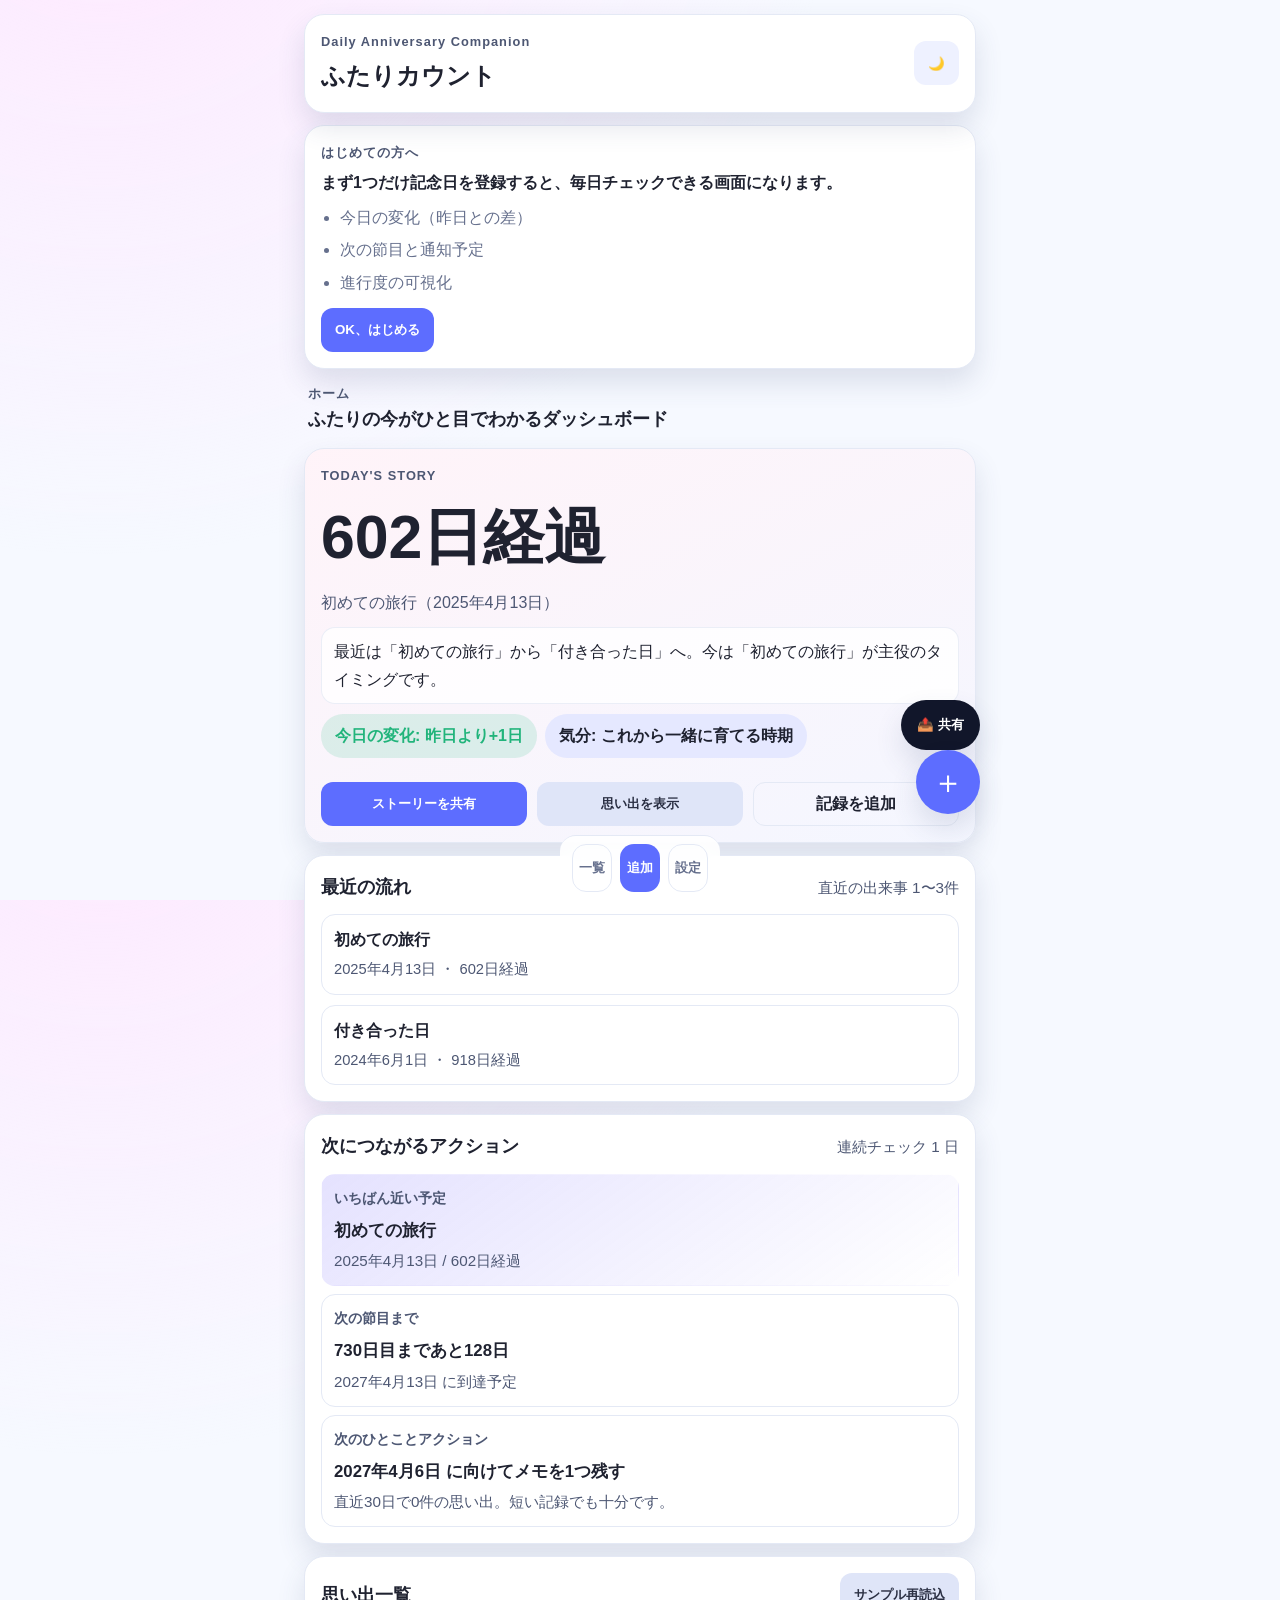
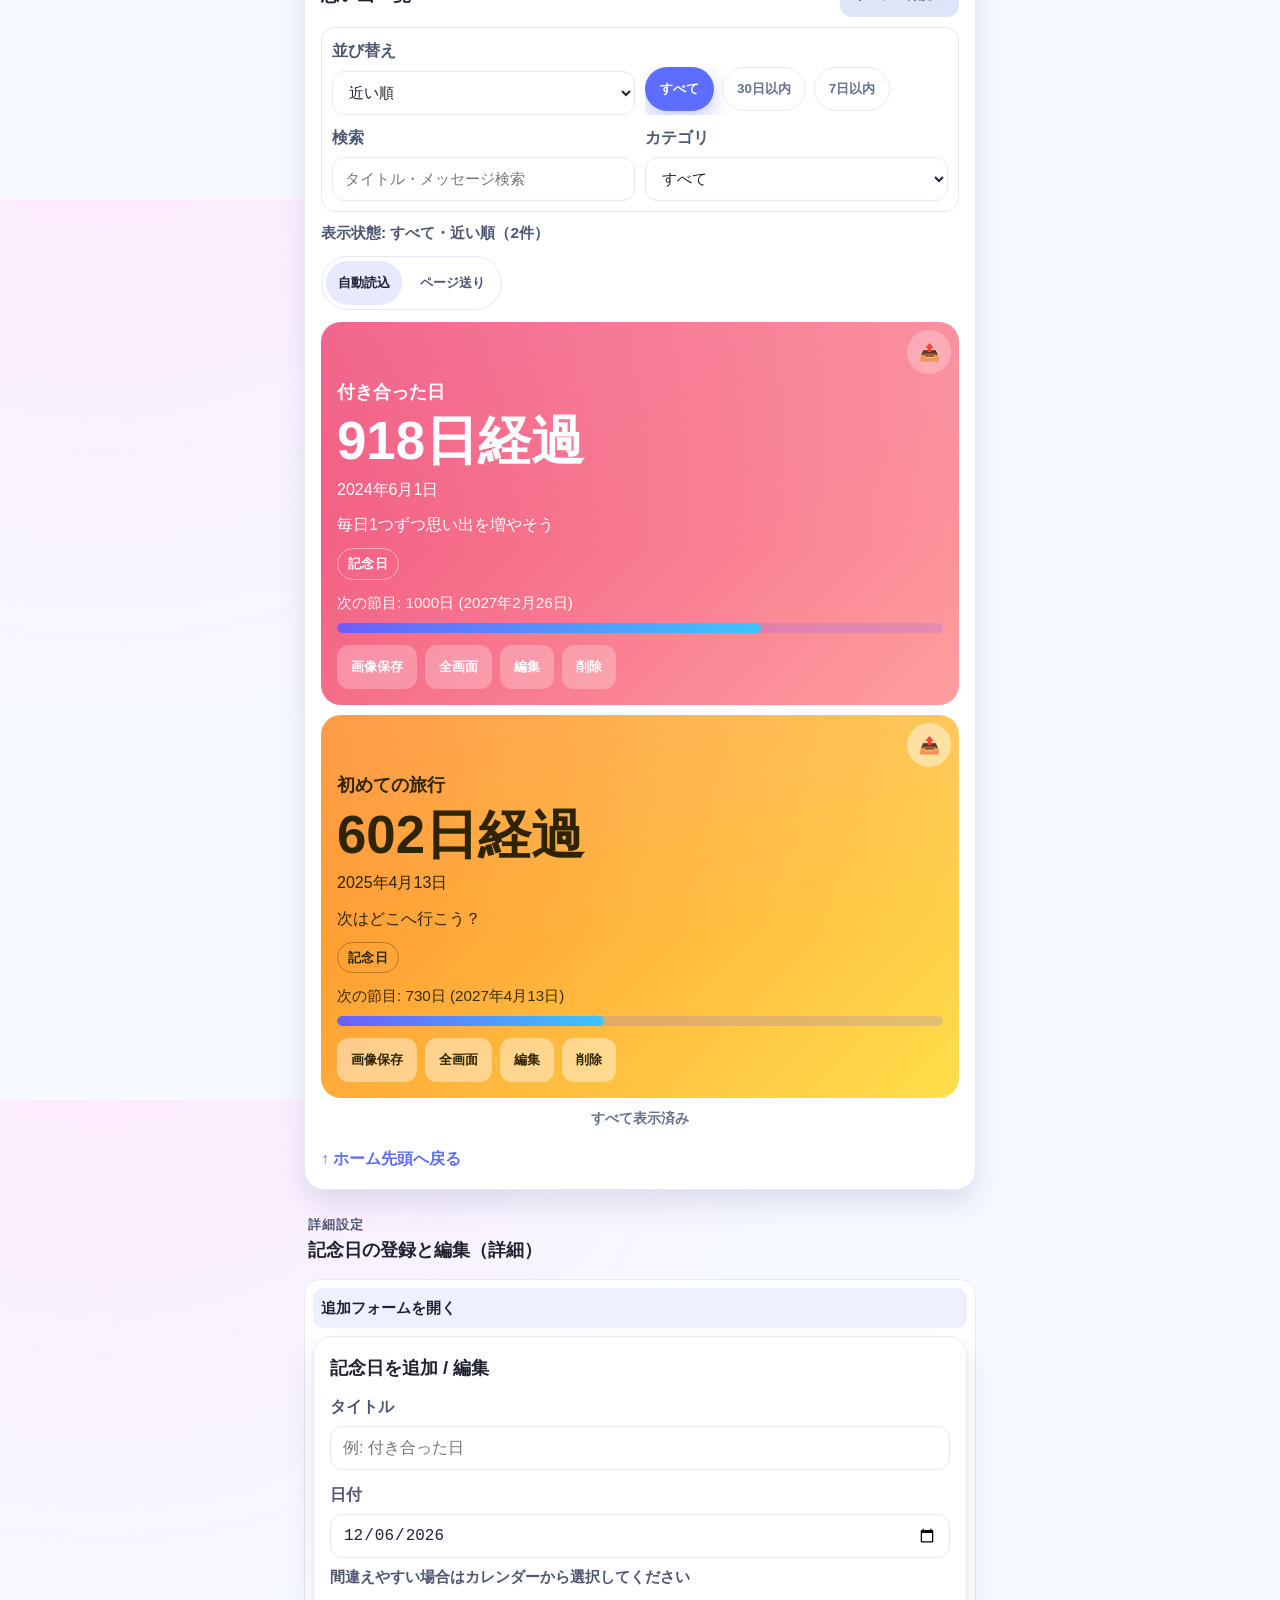
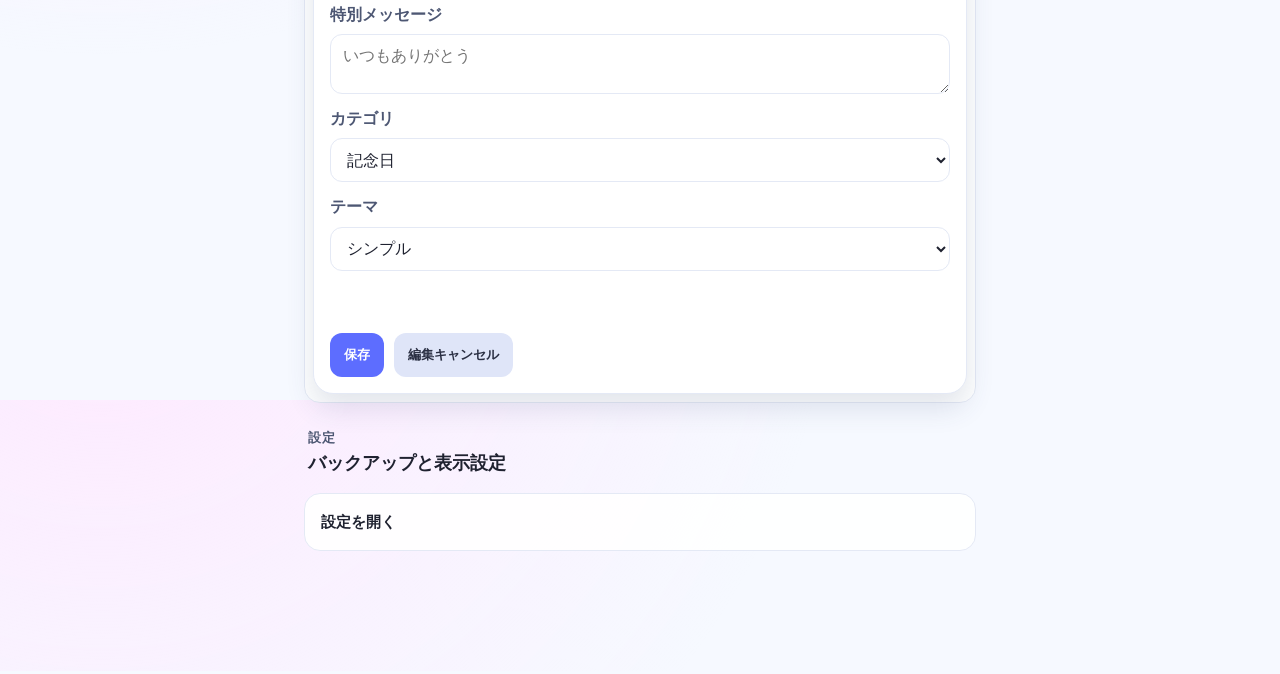
==== index.html @ 78af1be6 "Refine dashboard merge issues and stabilize hero data" ====
<!DOCTYPE html>
<html lang="ja">
  <head>
    <meta charset="UTF-8" />
    <meta name="viewport" content="width=device-width, initial-scale=1.0, viewport-fit=cover" />
    <title>ふたりカウント</title>
    <meta name="description" content="毎日開きたくなる記念日カウントアプリ" />
    <link rel="stylesheet" href="style.css" />
    <link rel="manifest" href="manifest.json" />
  </head>
  <body>
    <a href="#list-section" class="skip-link">本文へスキップ</a>
    <div class="app">
      <header class="app-header card">
        <div>
          <p class="eyebrow">Daily Anniversary Companion</p>
          <h1>ふたりカウント</h1>
        </div>
        <button id="theme-toggle" class="icon-btn" type="button" aria-label="表示テーマ切替" aria-pressed="false">🌙</button>
      </header>

      <section id="onboarding" class="card onboarding hidden" aria-live="polite">
        <p class="eyebrow">はじめての方へ</p>
        <h2>まず1つだけ記念日を登録すると、毎日チェックできる画面になります。</h2>
        <ul>
          <li>今日の変化（昨日との差）</li>
          <li>次の節目と通知予定</li>
          <li>進行度の可視化</li>
        </ul>
        <button id="onboarding-close" class="btn" type="button">OK、はじめる</button>
      </section>

      <main>
        <section id="list-section" class="app-section" data-nav="list" aria-label="ホームセクション">
          <div class="section-heading">
            <p class="eyebrow">ホーム</p>
            <h2>ふたりの今がひと目でわかるダッシュボード</h2>
          </div>

          <section class="card hero" id="hero-card" aria-labelledby="today-caption">
            <p class="eyebrow">TODAY'S STORY</p>
            <p id="today-value" class="hero-days" role="status" aria-live="polite" aria-label="本日の経過日数">--</p>
            <p id="today-caption" class="hero-caption" role="status" aria-live="polite">まずは記念日を登録してください。</p>
            <p id="hero-story" class="hero-story" aria-live="polite">最近の流れは、ここにやさしく表示されます。</p>
            <div class="hero-mood-row">
              <div class="delta-wrap" id="delta-badge" role="status" aria-live="polite">昨日との差分: --</div>
              <div id="hero-mood" class="mood-chip" role="status" aria-live="polite">気分: --</div>
            </div>
            <div class="hero-actions">
              <button id="share-main" class="btn" type="button" aria-label="表示中の記念日を共有する">ストーリーを共有</button>
              <button id="present-main" class="btn secondary" type="button" aria-label="表示中の記念日を全画面表示する">思い出を表示</button>
              <a href="#add-section" class="btn subtle" aria-label="新しい記録を追加する">記録を追加</a>
            </div>
            <div id="hero-empty-guide" class="hero-empty-guide hidden" aria-live="polite">
              <p>まだ記録がないので、最初の1件を追加して「ふたりの流れ」を作りましょう。</p>
              <button id="hero-empty-add" class="btn" type="button">最初の記録を作る</button>
            </div>
          </section>

          <section class="card flow-card">
            <div class="summary-head">
              <h2>最近の流れ</h2>
              <p class="muted">直近の出来事 1〜3件</p>
            </div>
            <ul id="recent-flow" class="flow-list"></ul>
          </section>

          <section class="card action-card">
            <div class="summary-head">
              <h2>次につながるアクション</h2>
              <p id="checkin-stats" class="muted">連続チェック -- 日</p>
            </div>
            <div id="next-actions" class="summary-grid"></div>
          </section>

          <section class="card list-card">
            <div class="list-head">
              <h2>思い出一覧</h2>
              <button id="sample-btn" class="btn secondary" type="button">サンプル再読込</button>
            </div>
            <div class="operation-bar" aria-label="一覧の操作バー">
              <label class="sort-box">
                並び替え
                <select id="sort-select" aria-label="記念日一覧の並び替え">
                  <option value="nearest">近い順</option>
                  <option value="farthest">遠い順</option>
                  <option value="created">登録順</option>
                </select>
              </label>
              <div id="filter-toggle" class="filter-toggle" role="tablist" aria-label="日付フィルタ">
                <button type="button" class="filter-btn is-active" data-filter="all" role="tab" aria-selected="true">すべて</button>
                <button type="button" class="filter-btn" data-filter="within30" role="tab" aria-selected="false">30日以内</button>
                <button type="button" class="filter-btn" data-filter="within7" role="tab" aria-selected="false">7日以内</button>
              </div>
              <label class="search-box">
                検索
                <input id="search-input" type="search" inputmode="search" placeholder="タイトル・メッセージ検索" aria-label="記念日の検索" />
              </label>
              <label class="category-box">
                カテゴリ
                <select id="category-filter" aria-label="カテゴリで絞り込み">
                  <option value="all">すべて</option>
                  <option value="birthday">誕生日</option>
                  <option value="event">イベント</option>
                  <option value="anniversary">記念日</option>
                  <option value="other">その他</option>
                </select>
              </label>
            </div>
            <p id="list-state" class="list-state" role="status" aria-live="polite">表示状態: --</p>
            <div id="render-mode-toggle" class="render-mode-toggle" role="group" aria-label="描画モード切替">
              <button type="button" class="mode-btn is-active" data-mode="infinite" aria-pressed="true">自動読込</button>
              <button type="button" class="mode-btn" data-mode="paging" aria-pressed="false">ページ送り</button>
            </div>
            <div id="anniversary-list" class="anniversary-list"></div>
            <div id="list-loading" class="list-loading hidden" aria-live="polite">読み込み中…</div>
            <button id="list-more-btn" class="btn secondary list-more-btn hidden" type="button">次の20件を表示</button>
            <div id="list-complete" class="list-complete hidden" aria-live="polite">すべて表示済み</div>
            <div id="list-sentinel" class="list-sentinel" aria-hidden="true"></div>
            <a href="#list-section" class="back-to-top">↑ ホーム先頭へ戻る</a>
          </section>
        </section>

        <section id="add-section" class="app-section" data-nav="add" aria-label="追加セクション">
          <div class="section-heading">
            <p class="eyebrow">詳細設定</p>
            <h2>記念日の登録と編集（詳細）</h2>
          </div>
          <details class="section-collapse" open>
            <summary>追加フォームを開く</summary>
            <section class="card form-card">
              <h2>記念日を追加 / 編集</h2>
              <form id="anniversary-form" class="form-grid" aria-label="記念日の追加と編集フォーム">
                <input type="hidden" id="ann-id" />
                <label>
                  タイトル
                  <input id="ann-title" maxlength="40" placeholder="例: 付き合った日" required role="textbox" aria-label="記念日のタイトル" />
                </label>
                <label>
                  日付
                  <input id="ann-date" type="date" required role="textbox" aria-label="記念日の日付" />
                  <small class="hint">間違えやすい場合はカレンダーから選択してください</small>
                </label>
                <label>
                  特別メッセージ
                  <textarea id="ann-message" rows="2" maxlength="120" placeholder="いつもありがとう" aria-label="特別メッセージ"></textarea>
                </label>
                <label>
                  カテゴリ
                  <select id="ann-category" aria-label="記念日のカテゴリ">
                    <option value="anniversary">記念日</option>
                    <option value="birthday">誕生日</option>
                    <option value="event">イベント</option>
                    <option value="other">その他</option>
                  </select>
                </label>
                <label>
                  テーマ
                  <select id="ann-theme" aria-label="カードテーマ">
                    <option value="simple">シンプル</option>
                    <option value="romantic">ロマンチック</option>
                    <option value="pop">ポップ</option>
                  </select>
                </label>
                <p id="form-error" class="error" role="alert" aria-live="assertive"></p>
                <div class="form-actions">
                  <button class="btn" type="submit">保存</button>
                  <button id="cancel-edit" class="btn secondary" type="button">編集キャンセル</button>
                </div>
              </form>
            </section>
          </details>
        </section>

        <section id="settings-section" class="app-section" data-nav="settings" aria-label="設定セクション">
          <div class="section-heading">
            <p class="eyebrow">設定</p>
            <h2>バックアップと表示設定</h2>
          </div>
          <details class="section-collapse">
            <summary>設定を開く</summary>
            <section class="card backup-card">
              <h2>バックアップ / 復元</h2>
              <p class="backup-note">機種変更前に保存しておくと安心です。</p>
              <p id="backup-last" class="muted">最終バックアップ: まだありません</p>
              <div class="backup-actions">
                <button id="backup-export" class="btn" type="button">バックアップ</button>
                <button id="backup-import" class="btn secondary" type="button">復元</button>
              </div>
              <fieldset class="backup-mode" aria-label="復元方法">
                <legend>復元方法</legend>
                <label><input type="radio" name="import-mode" value="overwrite" checked /> 上書き</label>
                <label><input type="radio" name="import-mode" value="merge" /> 追加（マージ）</label>
              </fieldset>
              <p id="backup-preview" class="muted">復元前チェック: ファイル未選択</p>
              <ul class="backup-future">
                <li>今後: 定期バックアップ提案（7日ごと）</li>
                <li>今後: Google Drive などへのクラウド保存</li>
              </ul>
              <input id="backup-file" type="file" accept="application/json,.json" class="hidden" aria-label="バックアップファイルを選択" />
            </section>
          </details>
        </section>
      </main>
    </div>

    <nav class="bottom-nav" aria-label="主要セクションナビゲーション">
      <button class="nav-btn active" type="button" data-target="list-section" aria-label="一覧セクションへ移動">一覧</button>
      <button class="nav-btn" type="button" data-target="add-section" aria-label="追加セクションへ移動">追加</button>
      <button class="nav-btn" type="button" data-target="settings-section" aria-label="設定セクションへ移動">設定</button>
    </nav>

    <button id="quick-add-fab" class="quick-add-fab" type="button" aria-label="記念日をクイック追加">＋</button>
    <button id="floating-share" class="floating-share" type="button" aria-label="表示中の記念日を共有">📤 共有</button>

    <section id="quick-modal" class="quick-modal hidden" aria-label="クイック追加モーダル" aria-hidden="true">
      <div id="quick-overlay" class="quick-overlay"></div>
      <div class="quick-sheet" role="dialog" aria-modal="true" aria-labelledby="quick-modal-title">
        <div class="quick-head">
          <h2 id="quick-modal-title">クイック追加</h2>
          <button id="quick-close" class="icon-btn quick-close" type="button" aria-label="閉じる">×</button>
        </div>
        <form id="quick-form" class="quick-form" aria-label="クイック追加フォーム">
          <label>
            タイトル
            <input id="quick-title" maxlength="40" placeholder="例: 誕生日、記念日、イベント" required aria-label="クイック追加タイトル" />
          </label>
          <label>
            日付
            <input id="quick-date" type="date" required aria-label="クイック追加の日付" />
          </label>
          <label>
            カテゴリ
            <select id="quick-category" aria-label="クイック追加カテゴリ">
              <option value="anniversary">記念日</option>
              <option value="birthday">誕生日</option>
              <option value="event">イベント</option>
              <option value="other">その他</option>
            </select>
          </label>
          <p id="quick-error" class="error" role="alert" aria-live="assertive"></p>
          <div class="quick-actions">
            <button class="btn" type="submit">保存</button>
            <a href="#add-section" id="quick-to-detail" class="quick-link">詳細へ</a>
          </div>
        </form>
      </div>
    </section>

    <section id="present-mode" class="present-mode hidden" aria-label="カウントダウン専用表示">
      <article id="present-card" class="present-card"></article>
      <div class="present-actions">
        <button id="present-share" class="btn" type="button">共有</button>
        <button id="present-save" class="btn secondary" type="button">画像保存</button>
        <button id="present-close" class="btn secondary" type="button">閉じる</button>
      </div>
    </section>

    <canvas id="share-canvas" width="1080" height="1350" hidden></canvas>
    <div id="toast" class="toast" role="status" aria-live="polite"></div>
    <div id="sr-status" class="sr-only" role="status" aria-live="polite" aria-atomic="true"></div>

    <script type="module" src="./src/app.js"></script>
  </body>
</html>
---- style.css ----
:root {
  color-scheme: light;
  --bg: #f6f9ff;
  --surface: #ffffff;
  --text: #1f2230;
  --muted: #66708d;
  --text-soft: #4d5773;
  --line: #e4e9f5;
  --shadow: 0 14px 28px rgba(57, 72, 114, 0.14);
  --primary: #5d6dff;
  --primary-press: #4958df;
  --focus: #1f4fff;
  --success: #21b47b;
  --danger: #b32044;
  --danger-bg: #fde8ee;
  --hero-bg: linear-gradient(145deg, #ffffff, #eef2ff);
}

:root[data-theme="dark"] {
  color-scheme: dark;
  --bg: #0d1322;
  --surface: #161d31;
  --text: #eef2ff;
  --muted: #b1bde2;
  --text-soft: #d2daf6;
  --line: #293452;
  --shadow: 0 14px 28px rgba(0, 0, 0, 0.35);
  --primary: #8790ff;
  --primary-press: #717dff;
  --focus: #aeb7ff;
  --success: #4ed6a2;
  --danger: #ff8ea8;
  --danger-bg: rgba(179, 32, 68, 0.22);
  --hero-bg: linear-gradient(145deg, #1a2440, #222f53);
}

* { box-sizing: border-box; }
html, body { height: 100%; scroll-behavior: smooth; font-size: 16px; }
body {
  margin: 0;
  font-family: "Hiragino Sans", "Yu Gothic", sans-serif;
  font-size: 1rem;
  line-height: 1.65;
  color: var(--text);
  background: radial-gradient(circle at 8% -20%, #ffe8ff 0, transparent 46%), var(--bg);
}

h1, h2, p { margin: 0; }
ul { margin: 0; padding-left: 1.2rem; }
.skip-link {
  position: fixed;
  left: 10px;
  top: -60px;
  z-index: 60;
  background: var(--surface);
  color: var(--text);
  border: 2px solid var(--focus);
  border-radius: 10px;
  padding: 8px 12px;
  font-weight: 700;
}
.skip-link:focus-visible { top: 10px; }

.app {
  max-width: 700px;
  margin: 0 auto;
  padding: 14px 14px calc(160px + env(safe-area-inset-bottom));
  display: grid;
  gap: 12px;
}

main {
  display: grid;
  gap: 22px;
}

.app-section {
  display: grid;
  gap: 12px;
  scroll-margin-top: 12px;
  opacity: 1;
  transform: translateY(0);
  transition: opacity .28s ease, transform .28s ease;
}

.app-section.section-enter {
  opacity: .92;
  transform: translateY(6px);
}

.section-heading {
  padding: 2px 4px;
}

.card {
  background: var(--surface);
  border: 1px solid var(--line);
  border-radius: 20px;
  padding: 16px;
  box-shadow: var(--shadow);
}

.app-header {
  position: sticky;
  top: 0;
  z-index: 15;
  display: flex;
  justify-content: space-between;
  align-items: center;
  backdrop-filter: blur(8px);
}

.eyebrow { font-size: .8rem; color: var(--text-soft); letter-spacing: .08em; font-weight: 700; }
h1 { font-size: 1.5rem; margin-top: 4px; }
h2 { font-size: 1.15rem; }
.muted { color: var(--text-soft); font-size: .95rem; }

.onboarding h2 { margin-top: 8px; line-height: 1.5; font-size: 1rem; }
.onboarding ul { margin-top: 10px; color: var(--muted); display: grid; gap: 6px; }
.onboarding .btn { margin-top: 12px; }

.section-collapse {
  border: 1px solid var(--line);
  border-radius: 16px;
  padding: 8px;
  background: color-mix(in srgb, var(--surface) 88%, transparent);
}

.section-collapse > summary {
  list-style: none;
  cursor: pointer;
  font-size: .92rem;
  font-weight: 700;
  padding: 8px;
  border-radius: 10px;
}

.section-collapse > summary::-webkit-details-marker {
  display: none;
}

.section-collapse[open] > summary {
  margin-bottom: 8px;
  background: color-mix(in srgb, var(--primary) 10%, var(--surface));
}

.hero {
  min-height: 280px;
  background: linear-gradient(155deg, color-mix(in srgb, var(--surface) 70%, #ffd9ea 30%), color-mix(in srgb, var(--surface) 70%, #dbe3ff 30%));
  display: grid;
  gap: 10px;
}

.hero-days {
  font-size: clamp(2.2rem, 11vw, 3.8rem);
  line-height: 1;
  font-weight: 900;
  margin-top: 10px;
}

.hero-caption { margin-top: 12px; color: var(--text-soft); line-height: 1.75; font-size: 1rem; }
.hero-story {
  color: var(--text);
  font-size: 1rem;
  line-height: 1.7;
  padding: 10px 12px;
  border-radius: 14px;
  background: color-mix(in srgb, var(--surface) 82%, transparent);
  border: 1px solid color-mix(in srgb, var(--line) 75%, transparent);
}
.hero-mood-row {
  display: flex;
  flex-wrap: wrap;
  gap: 8px;
}

.delta-wrap {
  display: inline-flex;
  align-items: center;
  min-height: 44px;
  padding: 8px 14px;
  border-radius: 999px;
  background: rgba(33, 180, 123, 0.14);
  color: var(--success);
  font-weight: 700;
  font-size: 1rem;
}

.mood-chip {
  display: inline-flex;
  align-items: center;
  min-height: 44px;
  padding: 8px 14px;
  border-radius: 999px;
  background: color-mix(in srgb, var(--primary) 16%, var(--surface));
  color: var(--text);
  font-weight: 700;
}

.hero-actions, .form-actions, .present-actions { display: flex; gap: 10px; flex-wrap: wrap; margin-top: 14px; }
.hero-actions .btn {
  flex: 1 1 150px;
  justify-content: center;
  display: inline-flex;
  align-items: center;
  text-decoration: none;
}
.btn.subtle {
  background: transparent;
  color: var(--text);
  border: 1px solid var(--line);
}
.hero-empty-guide {
  display: grid;
  gap: 10px;
  margin-top: 6px;
  padding: 12px;
  border-radius: 14px;
  border: 1px dashed var(--line);
  background: color-mix(in srgb, var(--surface) 78%, transparent);
}

.summary-head {
  display: flex;
  justify-content: space-between;
  align-items: baseline;
  gap: 8px;
}

.summary-grid {
  margin-top: 12px;
  display: grid;
  gap: 8px;
}
.flow-list {
  margin-top: 12px;
  padding-left: 0;
  list-style: none;
  display: grid;
  gap: 10px;
}
.flow-item {
  border-radius: 14px;
  border: 1px solid var(--line);
  padding: 12px;
  background: color-mix(in srgb, var(--surface) 86%, transparent);
}
.flow-title {
  font-size: 1rem;
  font-weight: 800;
}
.flow-meta {
  margin-top: 4px;
  color: var(--text-soft);
  font-size: .92rem;
}
.flow-empty {
  border: 1px dashed var(--line);
  border-radius: 14px;
  padding: 14px;
  color: var(--text-soft);
}

.summary-item {
  border: 1px solid var(--line);
  border-radius: 14px;
  padding: 12px;
}

.summary-item.highlight {
  border-color: transparent;
  background: linear-gradient(145deg, rgba(109, 94, 252, 0.18), rgba(255, 255, 255, 0));
}

.summary-label { color: var(--text-soft); font-size: .9rem; font-weight: 700; }
.summary-main { margin-top: 6px; font-size: 1.05rem; font-weight: 800; }
.summary-sub { margin-top: 4px; color: var(--text-soft); font-size: .95rem; }

.progress-track {
  margin-top: 8px;
  width: 100%;
  height: 10px;
  border-radius: 999px;
  background: rgba(109, 94, 252, 0.2);
  overflow: hidden;
}
.progress-track.large { height: 14px; }
.progress-fill {
  height: 100%;
  border-radius: inherit;
  background: linear-gradient(90deg, #6d5efc, #3ec4ff);
}

.btn, .icon-btn {
  border: 0;
  min-height: 44px;
  border-radius: 12px;
  padding: 0 14px;
  font-weight: 700;
  transition: transform .12s ease, filter .15s ease, box-shadow .15s ease;
  cursor: pointer;
}

.btn { background: var(--primary); color: #fff; }
.btn.secondary { background: #dfe5f8; color: #2a2f43; }
:root[data-theme="dark"] .btn.secondary { background: #2b3551; color: #d8deff; }
.icon-btn { background: #eef1ff; }
:root[data-theme="dark"] .icon-btn { background: #242b42; color: #f2f4ff; }

.form-grid { display: grid; gap: 12px; margin-top: 10px; }
label { display: grid; gap: 6px; color: var(--text-soft); font-size: 1rem; font-weight: 700; }
.hint { color: var(--text-soft); font-size: .95rem; }
input, textarea, select {
  border: 1px solid var(--line);
  border-radius: 12px;
  background: var(--surface);
  color: var(--text);
  min-height: 44px;
  font-size: 1rem;
  padding: 11px 12px;
}
textarea { resize: vertical; }
.error {
  color: var(--danger);
  min-height: 1.6em;
  font-size: .95rem;
  background: var(--danger-bg);
  border-radius: 10px;
  padding: 6px 10px;
}
.error:empty {
  background: transparent;
  padding: 0;
}

.list-head { display: flex; justify-content: space-between; align-items: center; gap: 8px; flex-wrap: wrap; }
.operation-bar {
  margin-top: 10px;
  display: grid;
  gap: 10px;
  position: sticky;
  top: 76px;
  z-index: 12;
  padding: 10px;
  border-radius: 14px;
  border: 1px solid var(--line);
  background: color-mix(in srgb, var(--surface) 92%, transparent);
  backdrop-filter: blur(8px);
}
.sort-box {
  gap: 6px;
  display: grid;
}
.search-box,
.category-box {
  gap: 6px;
  display: grid;
}
.sort-box select {
  min-height: 44px;
  font-size: .92rem;
}
.search-box input,
.category-box select {
  min-height: 44px;
  font-size: .92rem;
}
.filter-toggle {
  display: flex;
  gap: 8px;
  overflow-x: auto;
  padding-bottom: 4px;
}
.filter-btn {
  border: 1px solid var(--line);
  background: transparent;
  color: var(--muted);
  border-radius: 999px;
  min-height: 44px;
  padding: 0 14px;
  font-weight: 700;
  white-space: nowrap;
}
.filter-btn.is-active {
  background: var(--primary);
  border-color: transparent;
  color: #fff;
  box-shadow: 0 8px 20px color-mix(in srgb, var(--primary) 35%, transparent);
}
.list-state {
  margin-top: 8px;
  color: var(--text-soft);
  font-size: .96rem;
  font-weight: 700;
}
.render-mode-toggle {
  margin-top: 10px;
  display: inline-flex;
  gap: 6px;
  border: 1px solid var(--line);
  border-radius: 999px;
  padding: 4px;
  max-width: 100%;
  overflow-x: auto;
}
.mode-btn {
  border: 0;
  border-radius: 999px;
  min-height: 44px;
  padding: 0 12px;
  color: var(--text-soft);
  background: transparent;
  font-weight: 700;
  white-space: nowrap;
}
.mode-btn.is-active {
  background: color-mix(in srgb, var(--primary) 15%, var(--surface));
  color: var(--text);
}
.anniversary-list { margin-top: 12px; display: grid; gap: 10px; }
.list-loading, .list-complete {
  margin-top: 10px;
  color: var(--muted);
  font-size: .86rem;
  text-align: center;
  font-weight: 700;
}
.list-more-btn {
  margin-top: 10px;
  width: 100%;
}
.list-sentinel {
  width: 100%;
  height: 1px;
  margin-top: 2px;
}

.back-to-top {
  display: inline-flex;
  margin-top: 12px;
  text-decoration: none;
  color: var(--primary);
  font-weight: 700;
  font-size: 1rem;
}

.ann-card {
  border-radius: 20px;
  padding: 16px;
  padding-top: 56px;
  color: #fff;
  position: relative;
  overflow: hidden;
}

.ann-card::after {
  content: "";
  position: absolute;
  inset: 0;
  background: linear-gradient(180deg, rgba(255,255,255,.13), transparent 60%);
  pointer-events: none;
}

.theme-simple { background: linear-gradient(135deg, #5f73ff, #73b8ff); }
.theme-romantic { background: linear-gradient(135deg, #f04f7d, #ff9f9f); }
.theme-pop { background: linear-gradient(135deg, #ff8c2e, #ffdf4b); color: #2e2500; }
.ann-card.is-near {
  box-shadow: inset 0 0 0 2px rgba(255, 255, 255, 0.6);
}
.ann-card.is-mid {
  box-shadow: inset 0 0 0 1px rgba(255, 255, 255, 0.3);
}

.ann-title { font-size: 1.12rem; font-weight: 800; position: relative; z-index: 1; }
.ann-days { font-size: clamp(2rem, 12vw, 3.3rem); font-weight: 900; margin-top: 8px; line-height: 1; position: relative; z-index: 1; }
.ann-date, .ann-msg { margin-top: 8px; font-size: 1rem; line-height: 1.7; position: relative; z-index: 1; }
.ann-share-btn {
  position: absolute;
  top: 8px;
  right: 8px;
  width: 44px;
  height: 44px;
  min-height: 44px;
  border: 0;
  border-radius: 999px;
  background: rgba(255, 255, 255, 0.26);
  color: #fff;
  font-size: 1.05rem;
  display: inline-flex;
  align-items: center;
  justify-content: center;
  z-index: 2;
  backdrop-filter: blur(2px);
  transition: transform .16s ease, background-color .16s ease, filter .16s ease;
}
.ann-share-btn:active {
  transform: scale(.93);
  filter: brightness(0.9);
}
.ann-share-btn:hover {
  background: rgba(255, 255, 255, 0.36);
}
.theme-pop .ann-share-btn {
  color: #2e2500;
  background: rgba(255,255,255,.45);
}
.ann-tag {
  margin-top: 10px;
  display: inline-flex;
  align-items: center;
  border: 1px solid rgba(255,255,255,.45);
  border-radius: 999px;
  padding: 4px 10px;
  font-size: .82rem;
  font-weight: 700;
  letter-spacing: .02em;
  position: relative;
  z-index: 1;
}
.theme-pop .ann-tag {
  border-color: rgba(46, 37, 0, .35);
}
.mini-progress { margin-top: 10px; position: relative; z-index: 1; }
.mini-progress-label { font-size: .95rem; opacity: 0.95; }

.ann-actions { margin-top: 12px; display: flex; gap: 8px; flex-wrap: wrap; position: relative; z-index: 1; }
.ann-actions .btn { background: rgba(255,255,255,.26); backdrop-filter: blur(2px); color: #fff; }
.theme-pop .ann-actions .btn { color: #2e2500; background: rgba(255,255,255,.42); }

.bottom-nav {
  position: fixed;
  left: 0;
  right: 0;
  bottom: 0;
  z-index: 25;
  display: grid;
  grid-template-columns: repeat(3, minmax(0, 1fr));
  gap: 8px;
  padding: 8px 12px calc(8px + env(safe-area-inset-bottom));
  border-top: 1px solid var(--line);
  background: color-mix(in srgb, var(--surface) 90%, transparent);
  backdrop-filter: blur(12px);
}

.nav-btn {
  border: 1px solid var(--line);
  border-radius: 14px;
  min-height: 48px;
  background: transparent;
  color: var(--muted);
  font-weight: 700;
}

.nav-btn.active {
  background: var(--primary);
  color: #fff;
  border-color: transparent;
}

.floating-share {
  position: fixed;
  bottom: calc(150px + env(safe-area-inset-bottom));
  right: 14px;
  border: 0;
  border-radius: 999px;
  min-height: 50px;
  padding: 0 16px;
  background: #11162a;
  color: #fff;
  font-weight: 800;
  box-shadow: var(--shadow);
  z-index: 20;
}

.quick-add-fab {
  position: fixed;
  right: 14px;
  bottom: calc(86px + env(safe-area-inset-bottom));
  width: 64px;
  height: 64px;
  border: 0;
  border-radius: 50%;
  background: var(--primary);
  color: #fff;
  font-size: 2rem;
  line-height: 1;
  box-shadow: var(--shadow);
  z-index: 22;
}

.quick-modal {
  position: fixed;
  inset: 0;
  z-index: 40;
}

.quick-overlay {
  position: absolute;
  inset: 0;
  background: rgba(8, 10, 20, 0.48);
}

.quick-sheet {
  position: absolute;
  left: 0;
  right: 0;
  bottom: 0;
  background: var(--surface);
  border-radius: 24px 24px 0 0;
  border: 1px solid var(--line);
  border-bottom: 0;
  padding: 14px 14px calc(14px + env(safe-area-inset-bottom));
  transform: translateY(100%);
  transition: transform .26s ease;
}

.quick-modal.open .quick-sheet {
  transform: translateY(0);
}

.quick-head {
  display: flex;
  justify-content: space-between;
  align-items: center;
  margin-bottom: 10px;
}

.quick-close {
  min-width: 46px;
  min-height: 46px;
  font-size: 1.4rem;
}

.quick-form {
  display: grid;
  gap: 10px;
}

.quick-actions {
  display: flex;
  align-items: center;
  gap: 10px;
}

.quick-actions .btn {
  min-width: 120px;
  min-height: 50px;
}

.quick-link {
  color: var(--primary);
  font-weight: 700;
  text-decoration: none;
}

.present-mode {
  position: fixed;
  inset: 0;
  background: rgba(8, 10, 20, .92);
  z-index: 30;
  display: grid;
  align-content: center;
  gap: 14px;
  padding: 14px;
}

.present-card {
  min-height: 62vh;
  border-radius: 26px;
  padding: 24px;
  display: grid;
  align-content: center;
}

.hidden { display: none !important; }

.toast {
  position: fixed;
  left: 50%;
  transform: translateX(-50%);
  bottom: calc(132px + env(safe-area-inset-bottom));
  padding: 10px 14px;
  border-radius: 999px;
  background: #1f2747;
  color: #fff;
  font-size: 1rem;
  opacity: 0;
  transition: opacity .2s;
  pointer-events: none;
}
.toast.show { opacity: 1; }
.toast.is-success {
  background: #114d35;
}
.toast.is-error {
  background: #6f1630;
}
.is-loading {
  opacity: .7;
  pointer-events: none;
}

:is(button, a, input, select, textarea, summary):focus-visible {
  outline: 3px solid var(--focus);
  outline-offset: 2px;
}

:is(.btn, .icon-btn, .filter-btn, .mode-btn, .nav-btn, .quick-add-fab, .floating-share):active {
  transform: translateY(1px) scale(0.99);
  filter: brightness(0.93);
}

.btn:hover,
.icon-btn:hover,
.filter-btn:hover,
.mode-btn:hover,
.nav-btn:hover {
  box-shadow: 0 2px 0 rgba(0, 0, 0, 0.15);
}

.sr-only {
  position: absolute;
  width: 1px;
  height: 1px;
  margin: -1px;
  padding: 0;
  overflow: hidden;
  clip: rect(0, 0, 0, 0);
  border: 0;
}

@media (prefers-color-scheme: dark) {
  :root:not([data-theme]) {
    color-scheme: dark;
    --bg: #0d1322;
    --surface: #161d31;
    --text: #eef2ff;
    --muted: #b1bde2;
    --text-soft: #d2daf6;
    --line: #293452;
    --shadow: 0 14px 28px rgba(0, 0, 0, 0.35);
    --primary: #8790ff;
    --primary-press: #717dff;
    --focus: #aeb7ff;
    --success: #4ed6a2;
    --danger: #ff8ea8;
    --danger-bg: rgba(179, 32, 68, 0.22);
    --hero-bg: linear-gradient(145deg, #1a2440, #222f53);
  }
}

@media (min-width: 760px) {
  .app { padding-bottom: 120px; }
  .operation-bar {
    grid-template-columns: repeat(2, minmax(0, 1fr));
    align-items: end;
  }
  .bottom-nav {
    max-width: 700px;
    left: 50%;
    right: auto;
    transform: translateX(-50%);
    border-radius: 16px 16px 0 0;
  }
  .floating-share { right: calc(50% - 340px); }
  .quick-add-fab { right: calc(50% - 340px); }
}

.backup-card {
  display: grid;
  gap: 10px;
}

.backup-note {
  color: var(--muted);
  font-size: .9rem;
  line-height: 1.5;
}

.backup-actions {
  display: grid;
  grid-template-columns: repeat(2, minmax(0, 1fr));
  gap: 10px;
}

.backup-actions .btn {
  min-height: 48px;
}

.backup-mode {
  border: 1px solid var(--line);
  border-radius: 12px;
  padding: 10px 12px;
  margin: 0;
  display: grid;
  gap: 8px;
}

.backup-mode legend {
  padding: 0 6px;
  color: var(--text-soft);
  font-size: .88rem;
  font-weight: 700;
}

.backup-mode label {
  display: flex;
  align-items: center;
  gap: 8px;
  font-size: .95rem;
}

.backup-future {
  margin: 0;
  padding-left: 1.1rem;
  color: var(--muted);
  font-size: .9rem;
  display: grid;
  gap: 4px;
}
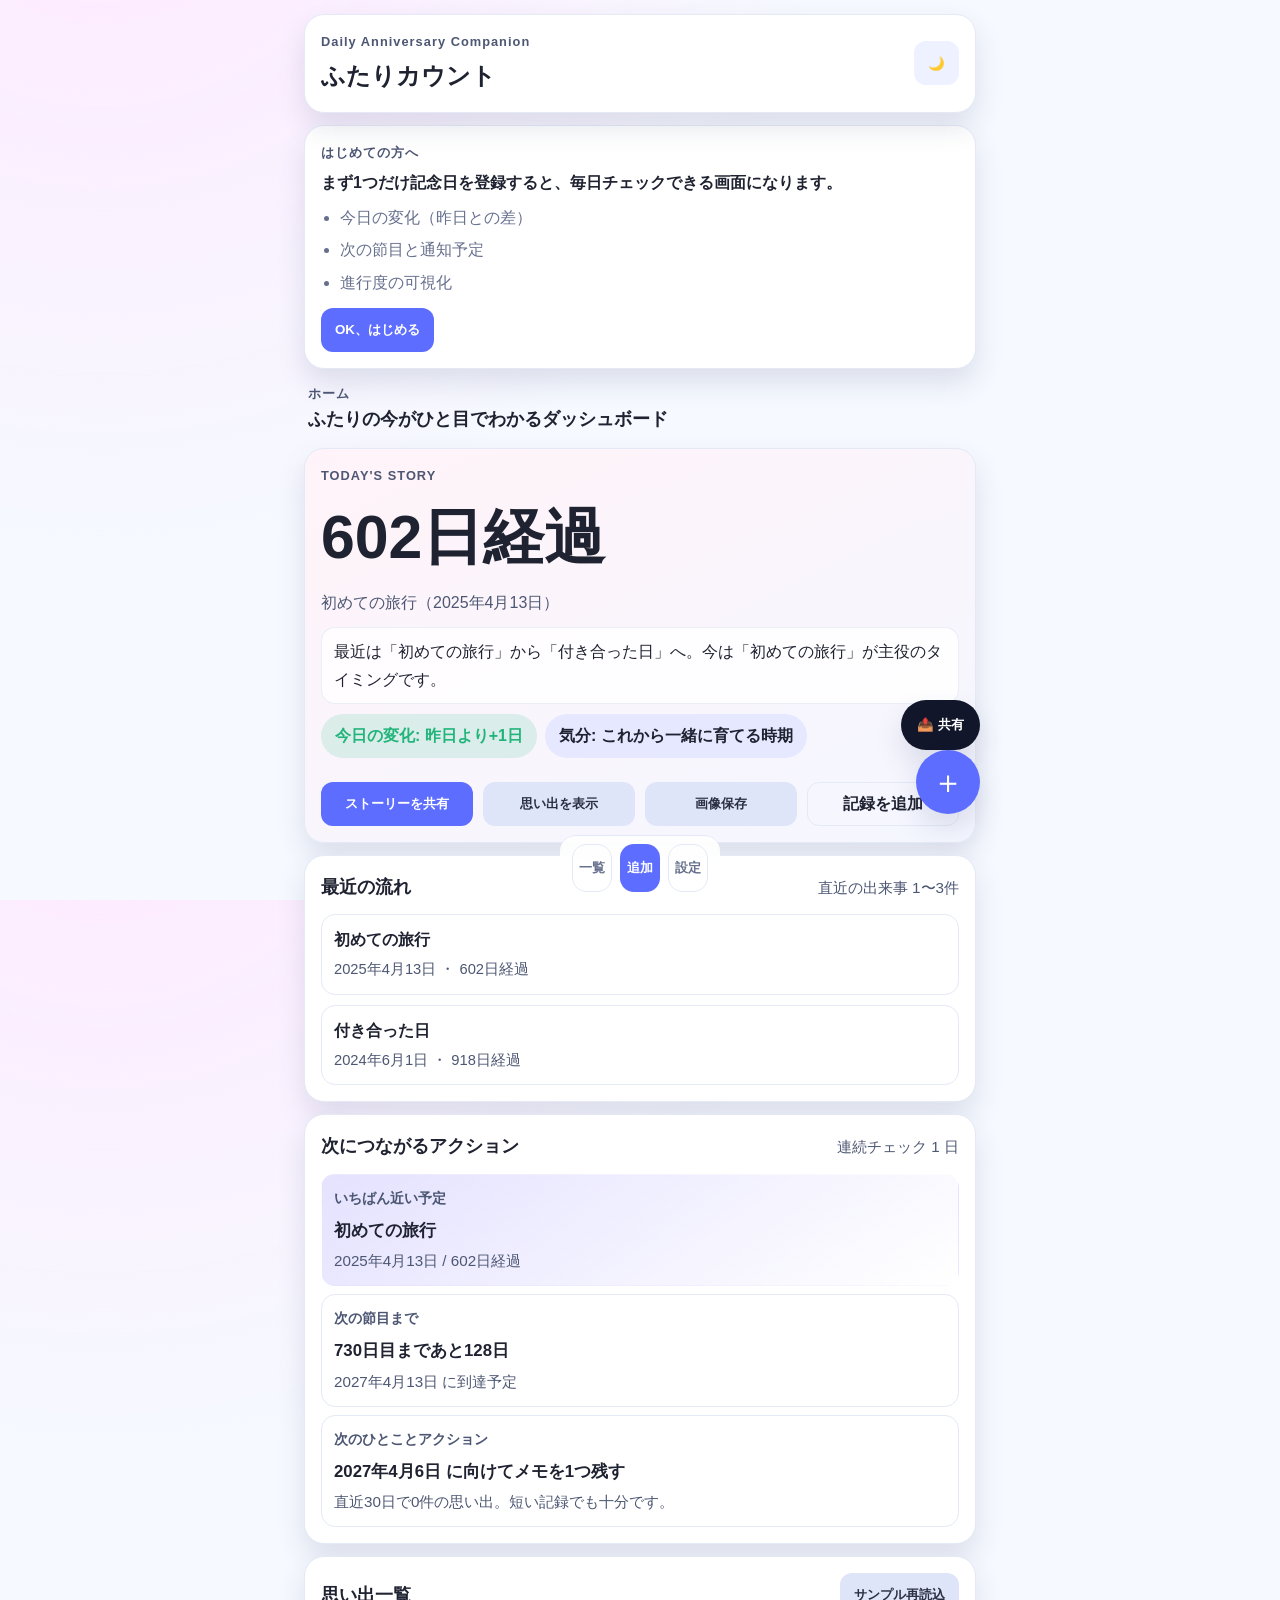
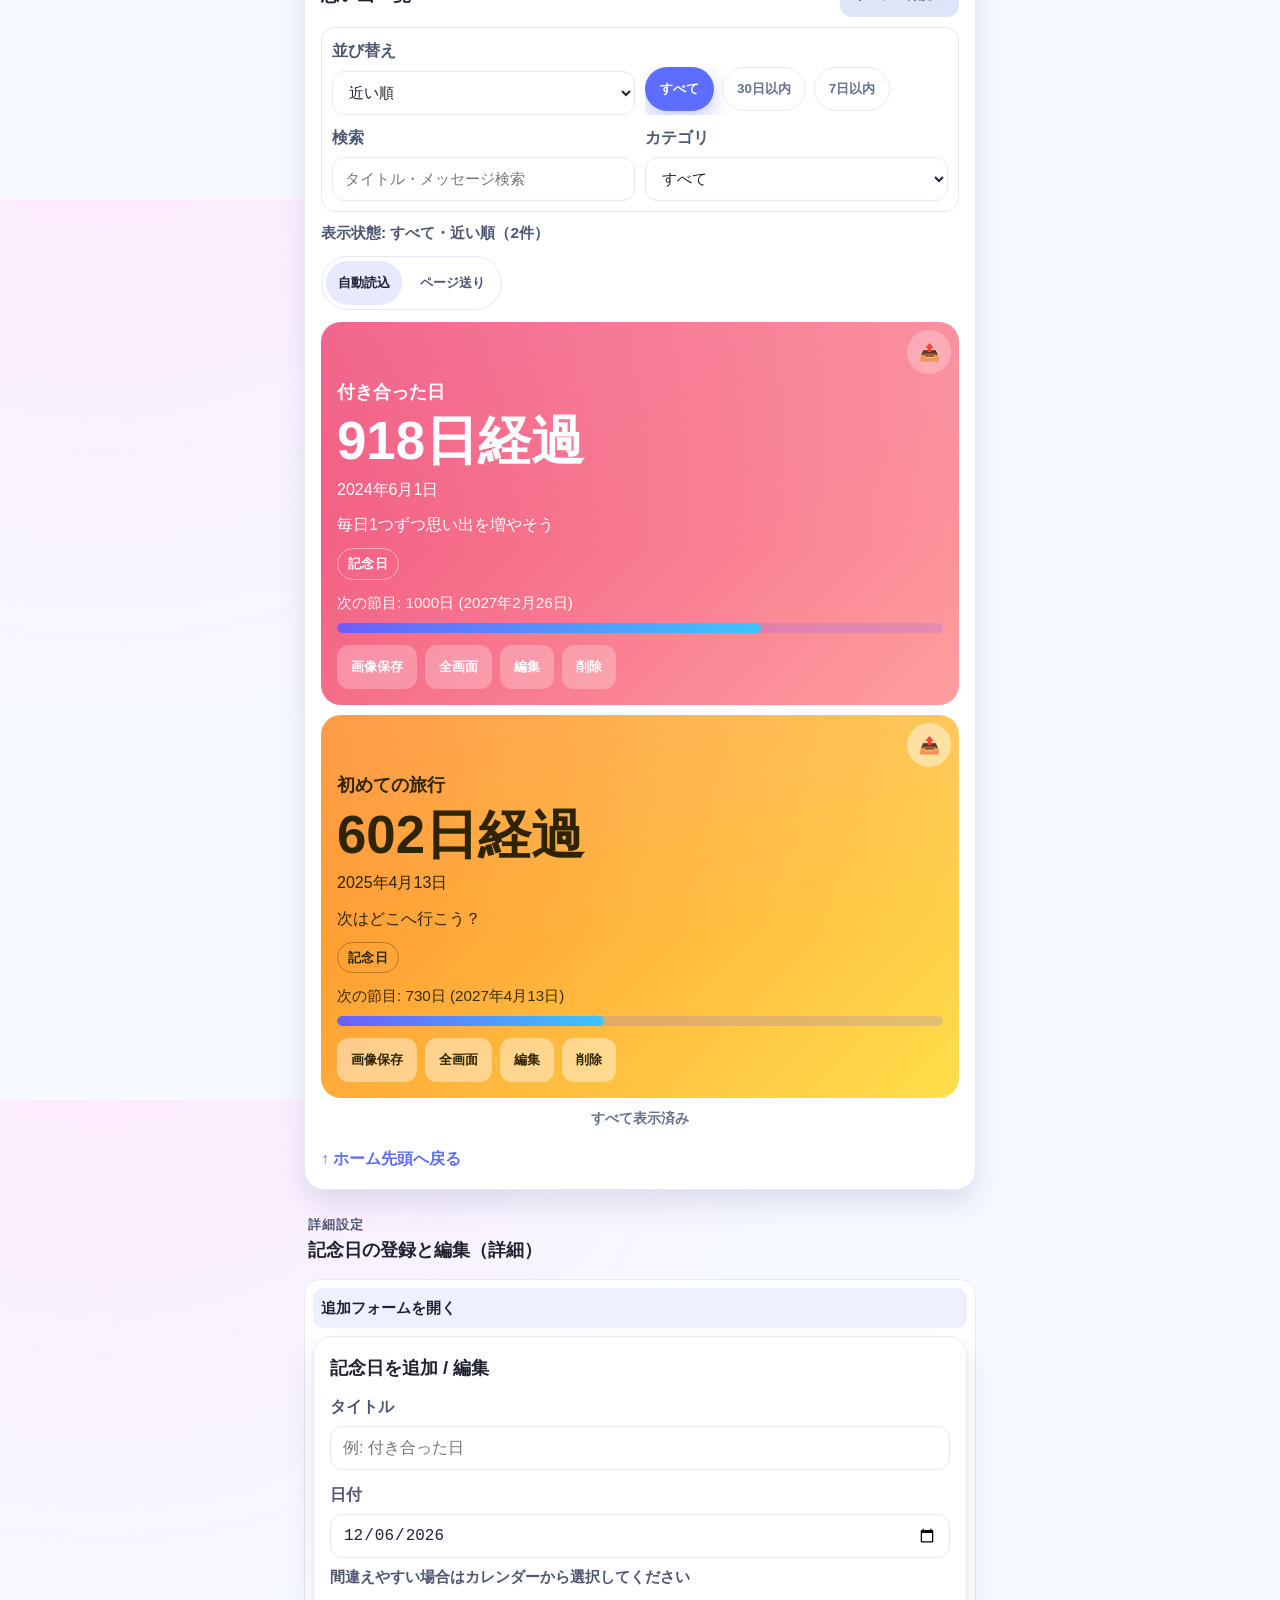
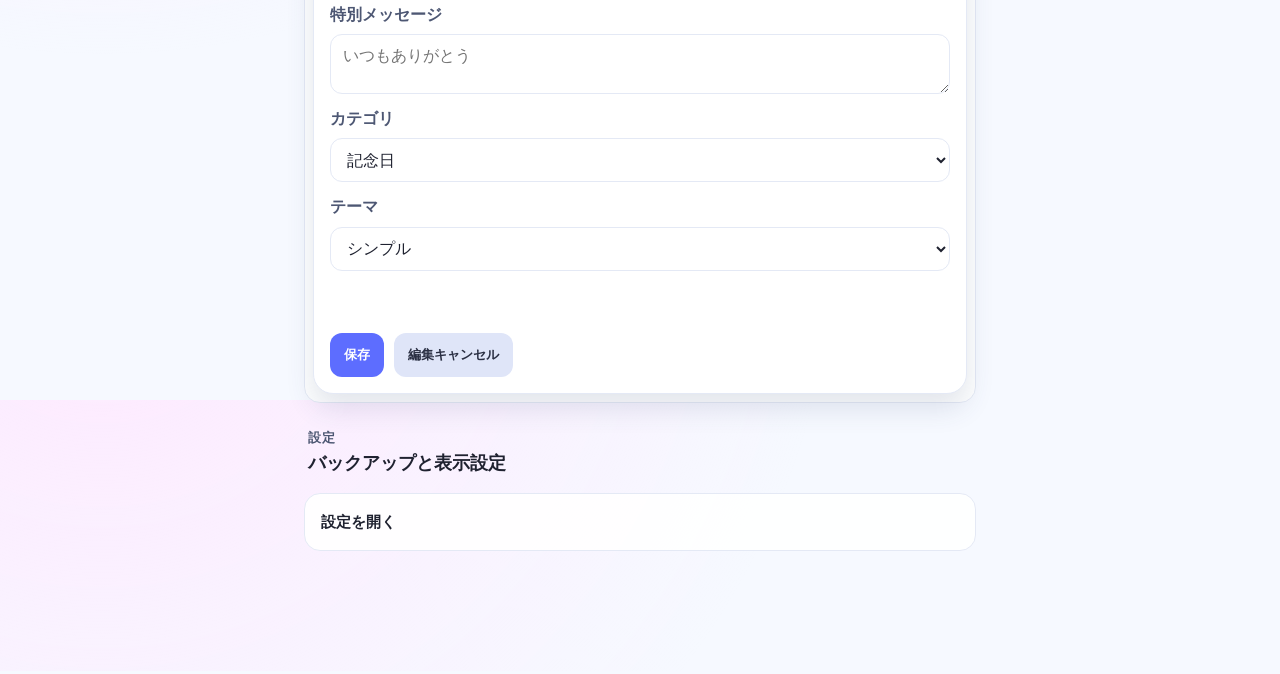
==== commit 1b760425: "Restore hero image-save CTA for compatibility" ====
--- a/index.html
+++ b/index.html
@@ -49,6 +49,7 @@
             <div class="hero-actions">
               <button id="share-main" class="btn" type="button" aria-label="表示中の記念日を共有する">ストーリーを共有</button>
               <button id="present-main" class="btn secondary" type="button" aria-label="表示中の記念日を全画面表示する">思い出を表示</button>
+              <button id="download-main" class="btn secondary" type="button" aria-label="表示中の記念日を画像として保存する">画像保存</button>
               <a href="#add-section" class="btn subtle" aria-label="新しい記録を追加する">記録を追加</a>
             </div>
             <div id="hero-empty-guide" class="hero-empty-guide hidden" aria-live="polite">
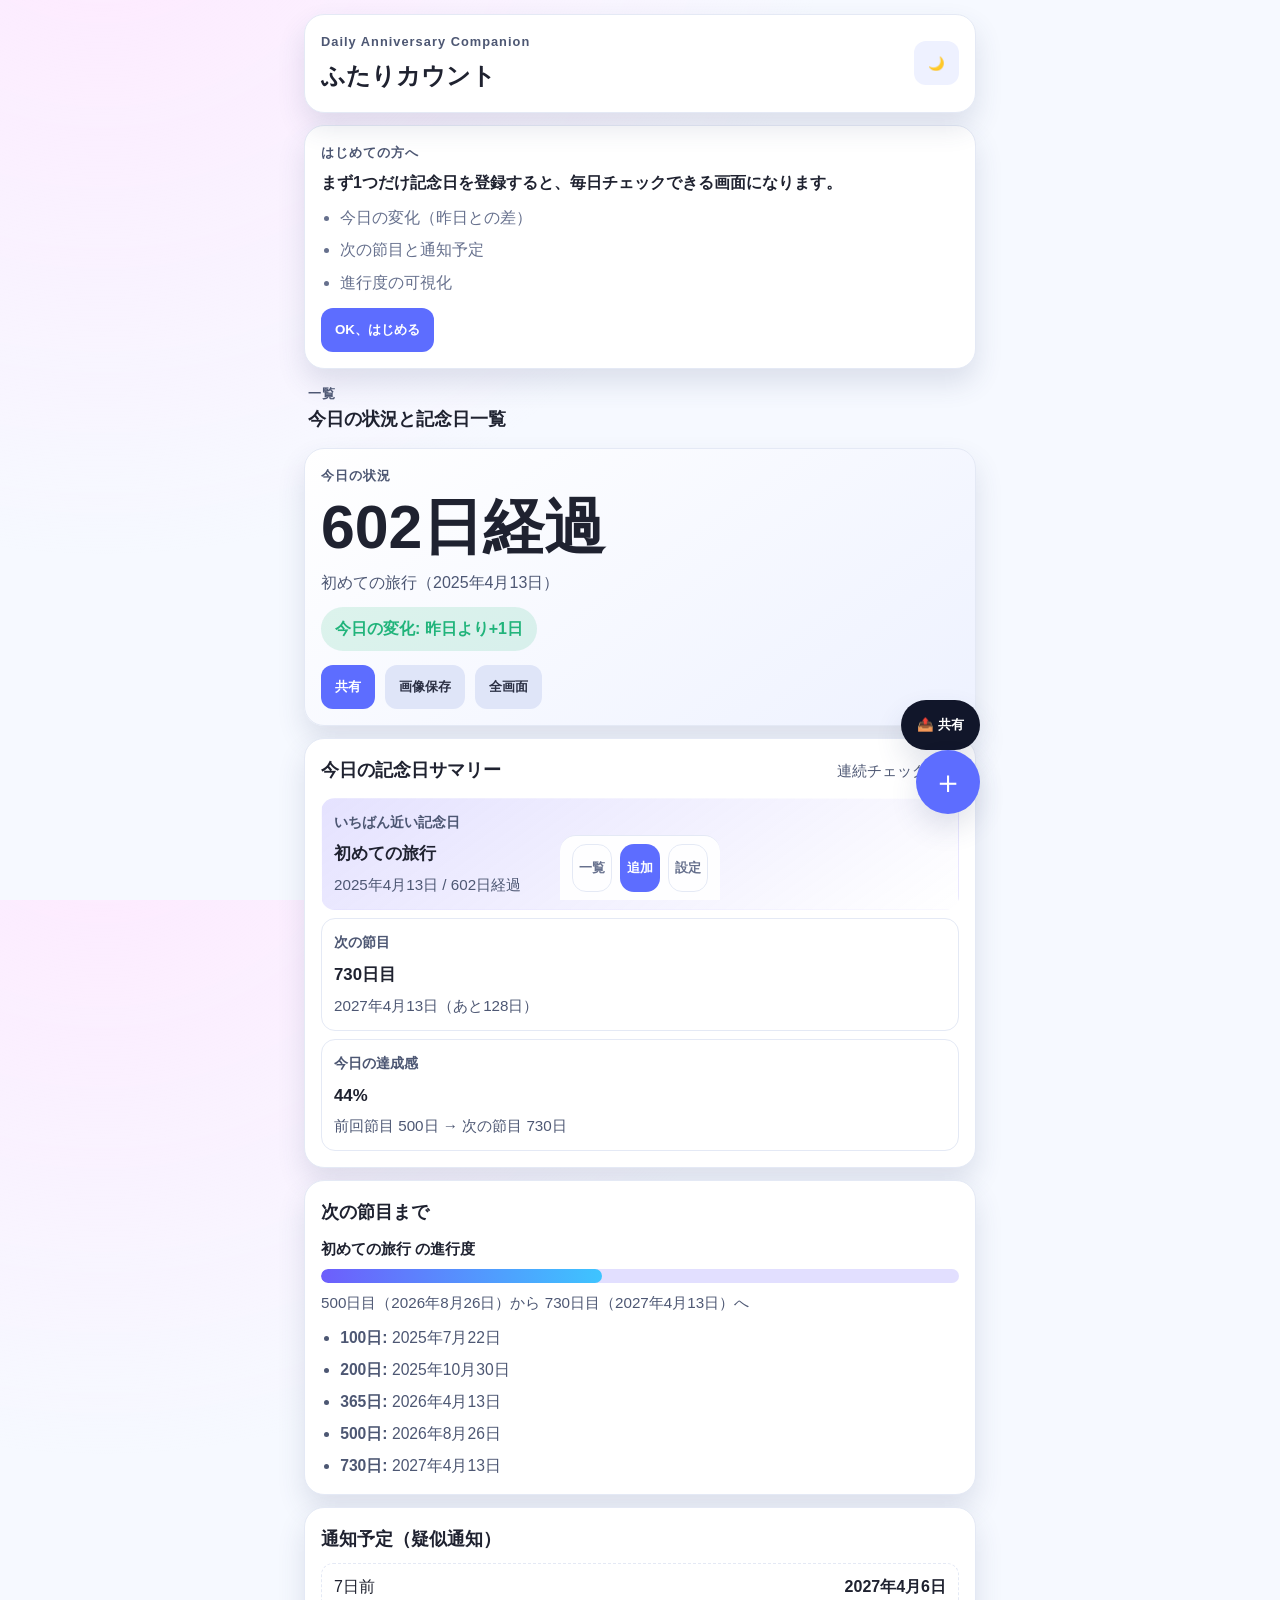
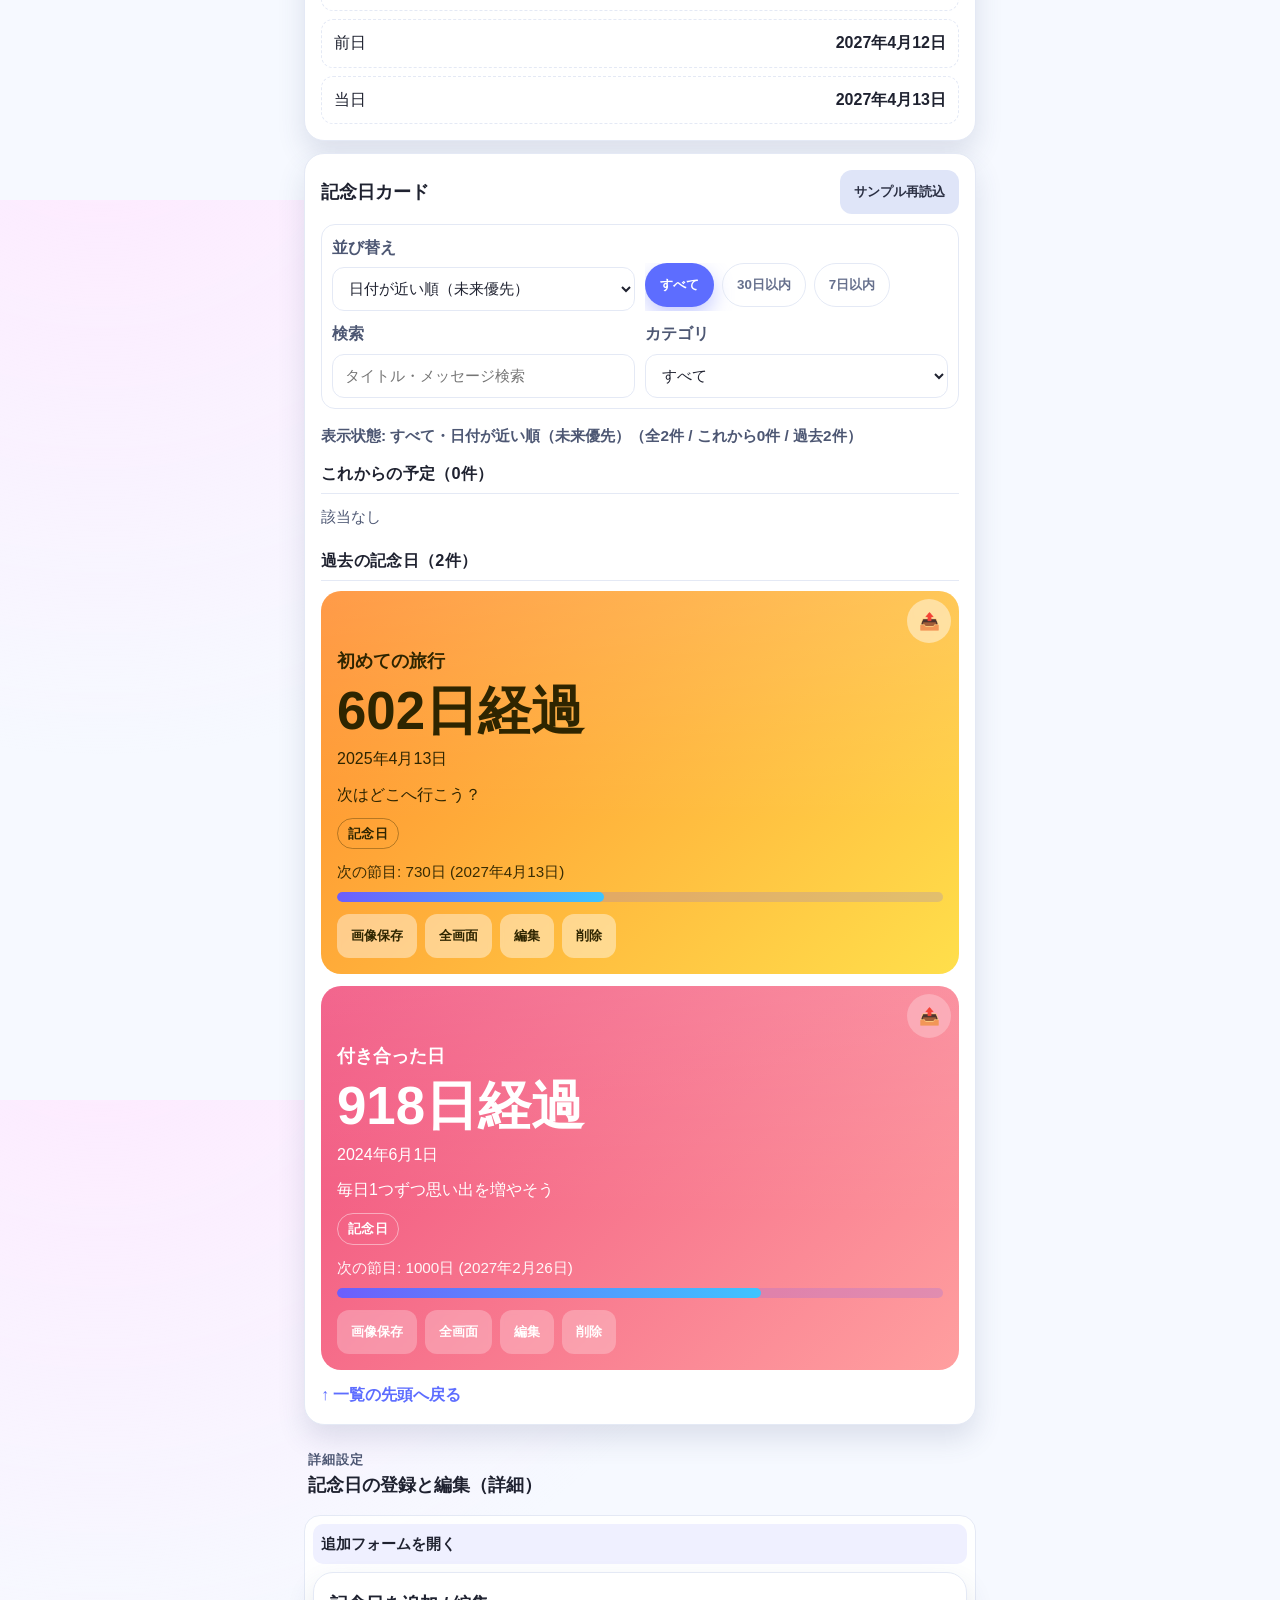
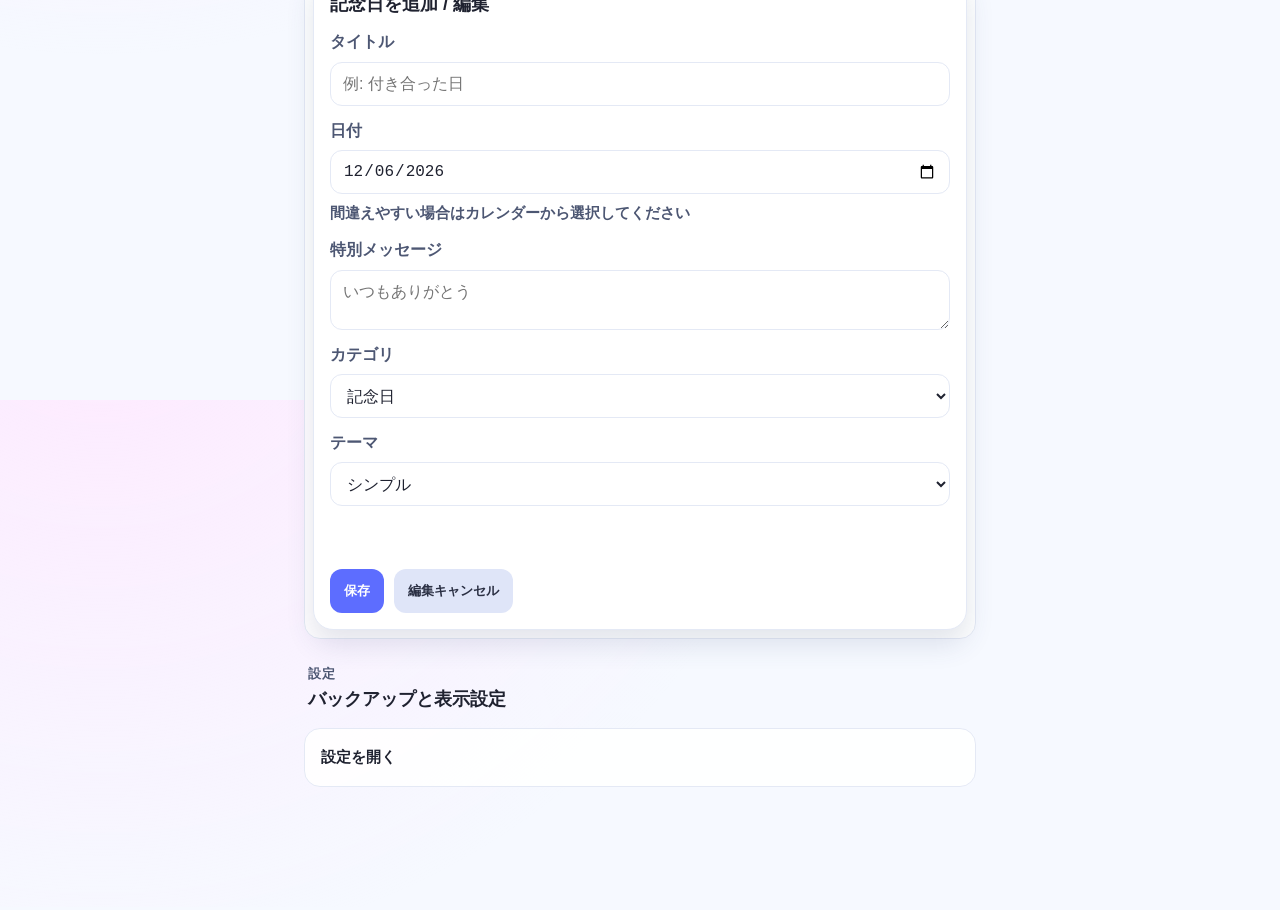
==== commit 615deb5d: "Improve list rendering performance with incremental lazy loading" ====
--- a/index.html
+++ b/index.html
@@ -31,61 +31,54 @@
       </section>
 
       <main>
-        <section id="list-section" class="app-section" data-nav="list" aria-label="ホームセクション">
+        <section id="list-section" class="app-section" data-nav="list" aria-label="一覧セクション">
           <div class="section-heading">
-            <p class="eyebrow">ホーム</p>
-            <h2>ふたりの今がひと目でわかるダッシュボード</h2>
+            <p class="eyebrow">一覧</p>
+            <h2>今日の状況と記念日一覧</h2>
           </div>
 
           <section class="card hero" id="hero-card" aria-labelledby="today-caption">
-            <p class="eyebrow">TODAY'S STORY</p>
+            <p class="eyebrow">今日の状況</p>
             <p id="today-value" class="hero-days" role="status" aria-live="polite" aria-label="本日の経過日数">--</p>
             <p id="today-caption" class="hero-caption" role="status" aria-live="polite">まずは記念日を登録してください。</p>
-            <p id="hero-story" class="hero-story" aria-live="polite">最近の流れは、ここにやさしく表示されます。</p>
-            <div class="hero-mood-row">
-              <div class="delta-wrap" id="delta-badge" role="status" aria-live="polite">昨日との差分: --</div>
-              <div id="hero-mood" class="mood-chip" role="status" aria-live="polite">気分: --</div>
-            </div>
+            <div class="delta-wrap" id="delta-badge" role="status" aria-live="polite">昨日との差分: --</div>
             <div class="hero-actions">
-              <button id="share-main" class="btn" type="button" aria-label="表示中の記念日を共有する">ストーリーを共有</button>
-              <button id="present-main" class="btn secondary" type="button" aria-label="表示中の記念日を全画面表示する">思い出を表示</button>
+              <button id="share-main" class="btn" type="button" aria-label="表示中の記念日を共有する">共有</button>
               <button id="download-main" class="btn secondary" type="button" aria-label="表示中の記念日を画像として保存する">画像保存</button>
-              <a href="#add-section" class="btn subtle" aria-label="新しい記録を追加する">記録を追加</a>
-            </div>
-            <div id="hero-empty-guide" class="hero-empty-guide hidden" aria-live="polite">
-              <p>まだ記録がないので、最初の1件を追加して「ふたりの流れ」を作りましょう。</p>
-              <button id="hero-empty-add" class="btn" type="button">最初の記録を作る</button>
-            </div>
-          </section>
-
-          <section class="card flow-card">
+              <button id="present-main" class="btn secondary" type="button" aria-label="表示中の記念日を全画面表示する">全画面</button>
+            </div>
+          </section>
+
+          <section class="card summary-card">
             <div class="summary-head">
-              <h2>最近の流れ</h2>
-              <p class="muted">直近の出来事 1〜3件</p>
-            </div>
-            <ul id="recent-flow" class="flow-list"></ul>
-          </section>
-
-          <section class="card action-card">
-            <div class="summary-head">
-              <h2>次につながるアクション</h2>
+              <h2>今日の記念日サマリー</h2>
               <p id="checkin-stats" class="muted">連続チェック -- 日</p>
             </div>
-            <div id="next-actions" class="summary-grid"></div>
+            <div id="today-summary" class="summary-grid"></div>
+          </section>
+
+          <section class="card milestone-card">
+            <h2>次の節目まで</h2>
+            <div id="milestone-panel"></div>
+          </section>
+
+          <section class="card notify-card">
+            <h2>通知予定（疑似通知）</h2>
+            <div id="notify-list" class="notify-list"></div>
           </section>
 
           <section class="card list-card">
             <div class="list-head">
-              <h2>思い出一覧</h2>
+              <h2>記念日カード</h2>
               <button id="sample-btn" class="btn secondary" type="button">サンプル再読込</button>
             </div>
             <div class="operation-bar" aria-label="一覧の操作バー">
               <label class="sort-box">
                 並び替え
                 <select id="sort-select" aria-label="記念日一覧の並び替え">
-                  <option value="nearest">近い順</option>
-                  <option value="farthest">遠い順</option>
-                  <option value="created">登録順</option>
+                  <option value="nearest">日付が近い順（未来優先）</option>
+                  <option value="created">登録日が新しい順</option>
+                  <option value="title">タイトル順</option>
                 </select>
               </label>
               <div id="filter-toggle" class="filter-toggle" role="tablist" aria-label="日付フィルタ">
@@ -109,16 +102,11 @@
               </label>
             </div>
             <p id="list-state" class="list-state" role="status" aria-live="polite">表示状態: --</p>
-            <div id="render-mode-toggle" class="render-mode-toggle" role="group" aria-label="描画モード切替">
-              <button type="button" class="mode-btn is-active" data-mode="infinite" aria-pressed="true">自動読込</button>
-              <button type="button" class="mode-btn" data-mode="paging" aria-pressed="false">ページ送り</button>
-            </div>
             <div id="anniversary-list" class="anniversary-list"></div>
-            <div id="list-loading" class="list-loading hidden" aria-live="polite">読み込み中…</div>
-            <button id="list-more-btn" class="btn secondary list-more-btn hidden" type="button">次の20件を表示</button>
-            <div id="list-complete" class="list-complete hidden" aria-live="polite">すべて表示済み</div>
-            <div id="list-sentinel" class="list-sentinel" aria-hidden="true"></div>
-            <a href="#list-section" class="back-to-top">↑ ホーム先頭へ戻る</a>
+            <div id="list-loading" class="list-loading hidden" role="status" aria-live="polite">読み込み中...</div>
+            <button id="list-more-btn" class="btn secondary list-more-btn hidden" type="button">もっと見る</button>
+            <div id="list-sentinel" class="list-sentinel hidden" aria-hidden="true"></div>
+            <a href="#list-section" class="back-to-top">↑ 一覧の先頭へ戻る</a>
           </section>
         </section>
 
--- a/style.css
+++ b/style.css
@@ -145,10 +145,8 @@
 }
 
 .hero {
-  min-height: 280px;
-  background: linear-gradient(155deg, color-mix(in srgb, var(--surface) 70%, #ffd9ea 30%), color-mix(in srgb, var(--surface) 70%, #dbe3ff 30%));
-  display: grid;
-  gap: 10px;
+  min-height: 240px;
+  background: var(--hero-bg);
 }
 
 .hero-days {
@@ -159,22 +157,9 @@
 }
 
 .hero-caption { margin-top: 12px; color: var(--text-soft); line-height: 1.75; font-size: 1rem; }
-.hero-story {
-  color: var(--text);
-  font-size: 1rem;
-  line-height: 1.7;
-  padding: 10px 12px;
-  border-radius: 14px;
-  background: color-mix(in srgb, var(--surface) 82%, transparent);
-  border: 1px solid color-mix(in srgb, var(--line) 75%, transparent);
-}
-.hero-mood-row {
-  display: flex;
-  flex-wrap: wrap;
-  gap: 8px;
-}
 
 .delta-wrap {
+  margin-top: 10px;
   display: inline-flex;
   align-items: center;
   min-height: 44px;
@@ -186,39 +171,7 @@
   font-size: 1rem;
 }
 
-.mood-chip {
-  display: inline-flex;
-  align-items: center;
-  min-height: 44px;
-  padding: 8px 14px;
-  border-radius: 999px;
-  background: color-mix(in srgb, var(--primary) 16%, var(--surface));
-  color: var(--text);
-  font-weight: 700;
-}
-
 .hero-actions, .form-actions, .present-actions { display: flex; gap: 10px; flex-wrap: wrap; margin-top: 14px; }
-.hero-actions .btn {
-  flex: 1 1 150px;
-  justify-content: center;
-  display: inline-flex;
-  align-items: center;
-  text-decoration: none;
-}
-.btn.subtle {
-  background: transparent;
-  color: var(--text);
-  border: 1px solid var(--line);
-}
-.hero-empty-guide {
-  display: grid;
-  gap: 10px;
-  margin-top: 6px;
-  padding: 12px;
-  border-radius: 14px;
-  border: 1px dashed var(--line);
-  background: color-mix(in srgb, var(--surface) 78%, transparent);
-}
 
 .summary-head {
   display: flex;
@@ -232,34 +185,6 @@
   display: grid;
   gap: 8px;
 }
-.flow-list {
-  margin-top: 12px;
-  padding-left: 0;
-  list-style: none;
-  display: grid;
-  gap: 10px;
-}
-.flow-item {
-  border-radius: 14px;
-  border: 1px solid var(--line);
-  padding: 12px;
-  background: color-mix(in srgb, var(--surface) 86%, transparent);
-}
-.flow-title {
-  font-size: 1rem;
-  font-weight: 800;
-}
-.flow-meta {
-  margin-top: 4px;
-  color: var(--text-soft);
-  font-size: .92rem;
-}
-.flow-empty {
-  border: 1px dashed var(--line);
-  border-radius: 14px;
-  padding: 14px;
-  color: var(--text-soft);
-}
 
 .summary-item {
   border: 1px solid var(--line);
@@ -275,6 +200,10 @@
 .summary-label { color: var(--text-soft); font-size: .9rem; font-weight: 700; }
 .summary-main { margin-top: 6px; font-size: 1.05rem; font-weight: 800; }
 .summary-sub { margin-top: 4px; color: var(--text-soft); font-size: .95rem; }
+
+.progress-wrap { margin-top: 8px; }
+.progress-title { font-size: .95rem; font-weight: 700; }
+.progress-caption { margin-top: 8px; font-size: .95rem; color: var(--text-soft); line-height: 1.6; }
 
 .progress-track {
   margin-top: 8px;
@@ -289,6 +218,33 @@
   height: 100%;
   border-radius: inherit;
   background: linear-gradient(90deg, #6d5efc, #3ec4ff);
+}
+.progress-fill.animated { animation: growIn 700ms ease-out; }
+
+.milestone-list {
+  margin-top: 10px;
+  display: grid;
+  gap: 6px;
+  color: var(--text-soft);
+  font-size: .98rem;
+}
+
+.notify-list ul {
+  margin-top: 8px;
+  padding-left: 0;
+  list-style: none;
+  display: grid;
+  gap: 8px;
+}
+
+.notify-list li {
+  display: flex;
+  justify-content: space-between;
+  align-items: center;
+  gap: 8px;
+  border: 1px dashed var(--line);
+  border-radius: 12px;
+  padding: 10px 12px;
 }
 
 .btn, .icon-btn {
@@ -342,6 +298,7 @@
   top: 76px;
   z-index: 12;
   padding: 10px;
+  margin-bottom: 14px;
   border-radius: 14px;
   border: 1px solid var(--line);
   background: color-mix(in srgb, var(--surface) 92%, transparent);
@@ -388,36 +345,42 @@
   box-shadow: 0 8px 20px color-mix(in srgb, var(--primary) 35%, transparent);
 }
 .list-state {
-  margin-top: 8px;
+  margin-top: 2px;
+  margin-bottom: 12px;
   color: var(--text-soft);
   font-size: .96rem;
   font-weight: 700;
 }
-.render-mode-toggle {
-  margin-top: 10px;
-  display: inline-flex;
-  gap: 6px;
-  border: 1px solid var(--line);
-  border-radius: 999px;
-  padding: 4px;
-  max-width: 100%;
-  overflow-x: auto;
-}
-.mode-btn {
-  border: 0;
-  border-radius: 999px;
-  min-height: 44px;
-  padding: 0 12px;
+.anniversary-list {
+  margin-top: 6px;
+  display: grid;
+  gap: 18px;
+}
+
+.ann-group {
+  display: grid;
+  gap: 10px;
+}
+
+.ann-group-heading {
+  margin: 0;
+  padding-bottom: 6px;
+  border-bottom: 1px solid var(--line);
+  font-size: 1.02rem;
+  font-weight: 900;
+  letter-spacing: .02em;
+}
+
+.ann-group-list {
+  display: grid;
+  gap: 12px;
+}
+
+.list-empty {
+  margin: 6px 0 0;
   color: var(--text-soft);
-  background: transparent;
-  font-weight: 700;
-  white-space: nowrap;
-}
-.mode-btn.is-active {
-  background: color-mix(in srgb, var(--primary) 15%, var(--surface));
-  color: var(--text);
-}
-.anniversary-list { margin-top: 12px; display: grid; gap: 10px; }
+  font-weight: 700;
+}
 .list-loading, .list-complete {
   margin-top: 10px;
   color: var(--muted);
@@ -425,6 +388,18 @@
   text-align: center;
   font-weight: 700;
 }
+.list-loading::after {
+  content: "";
+  width: 14px;
+  height: 14px;
+  margin-left: 8px;
+  border-radius: 999px;
+  border: 2px solid color-mix(in srgb, var(--primary) 35%, transparent);
+  border-top-color: var(--primary);
+  display: inline-block;
+  vertical-align: middle;
+  animation: spin .9s linear infinite;
+}
 .list-more-btn {
   margin-top: 10px;
   width: 100%;
@@ -434,6 +409,28 @@
   height: 1px;
   margin-top: 2px;
 }
+.list-skeleton-wrap {
+  display: grid;
+  gap: 10px;
+}
+.list-skeleton {
+  border: 1px solid var(--line);
+  border-radius: 16px;
+  padding: 14px;
+  display: grid;
+  gap: 10px;
+  background: color-mix(in srgb, var(--surface) 92%, transparent);
+}
+.list-skeleton .line {
+  height: 12px;
+  border-radius: 999px;
+  background: linear-gradient(90deg, rgba(120,130,160,.2) 0%, rgba(120,130,160,.35) 50%, rgba(120,130,160,.2) 100%);
+  background-size: 220% 100%;
+  animation: shimmer 1.2s ease-in-out infinite;
+}
+.list-skeleton .w-50 { width: 50%; }
+.list-skeleton .w-60 { width: 60%; }
+.list-skeleton .w-80 { width: 80%; }
 
 .back-to-top {
   display: inline-flex;
@@ -749,6 +746,27 @@
   }
 }
 
+.pulse { animation: pulse 2.4s ease-in-out infinite; }
+
+@keyframes growIn {
+  from { width: 0; }
+}
+
+@keyframes pulse {
+  0%, 100% { transform: scale(1); }
+  50% { transform: scale(1.01); }
+}
+
+@keyframes shimmer {
+  0% { background-position: 220% 0; }
+  100% { background-position: -20% 0; }
+}
+
+@keyframes spin {
+  from { transform: rotate(0deg); }
+  to { transform: rotate(360deg); }
+}
+
 @media (min-width: 760px) {
   .app { padding-bottom: 120px; }
   .operation-bar {
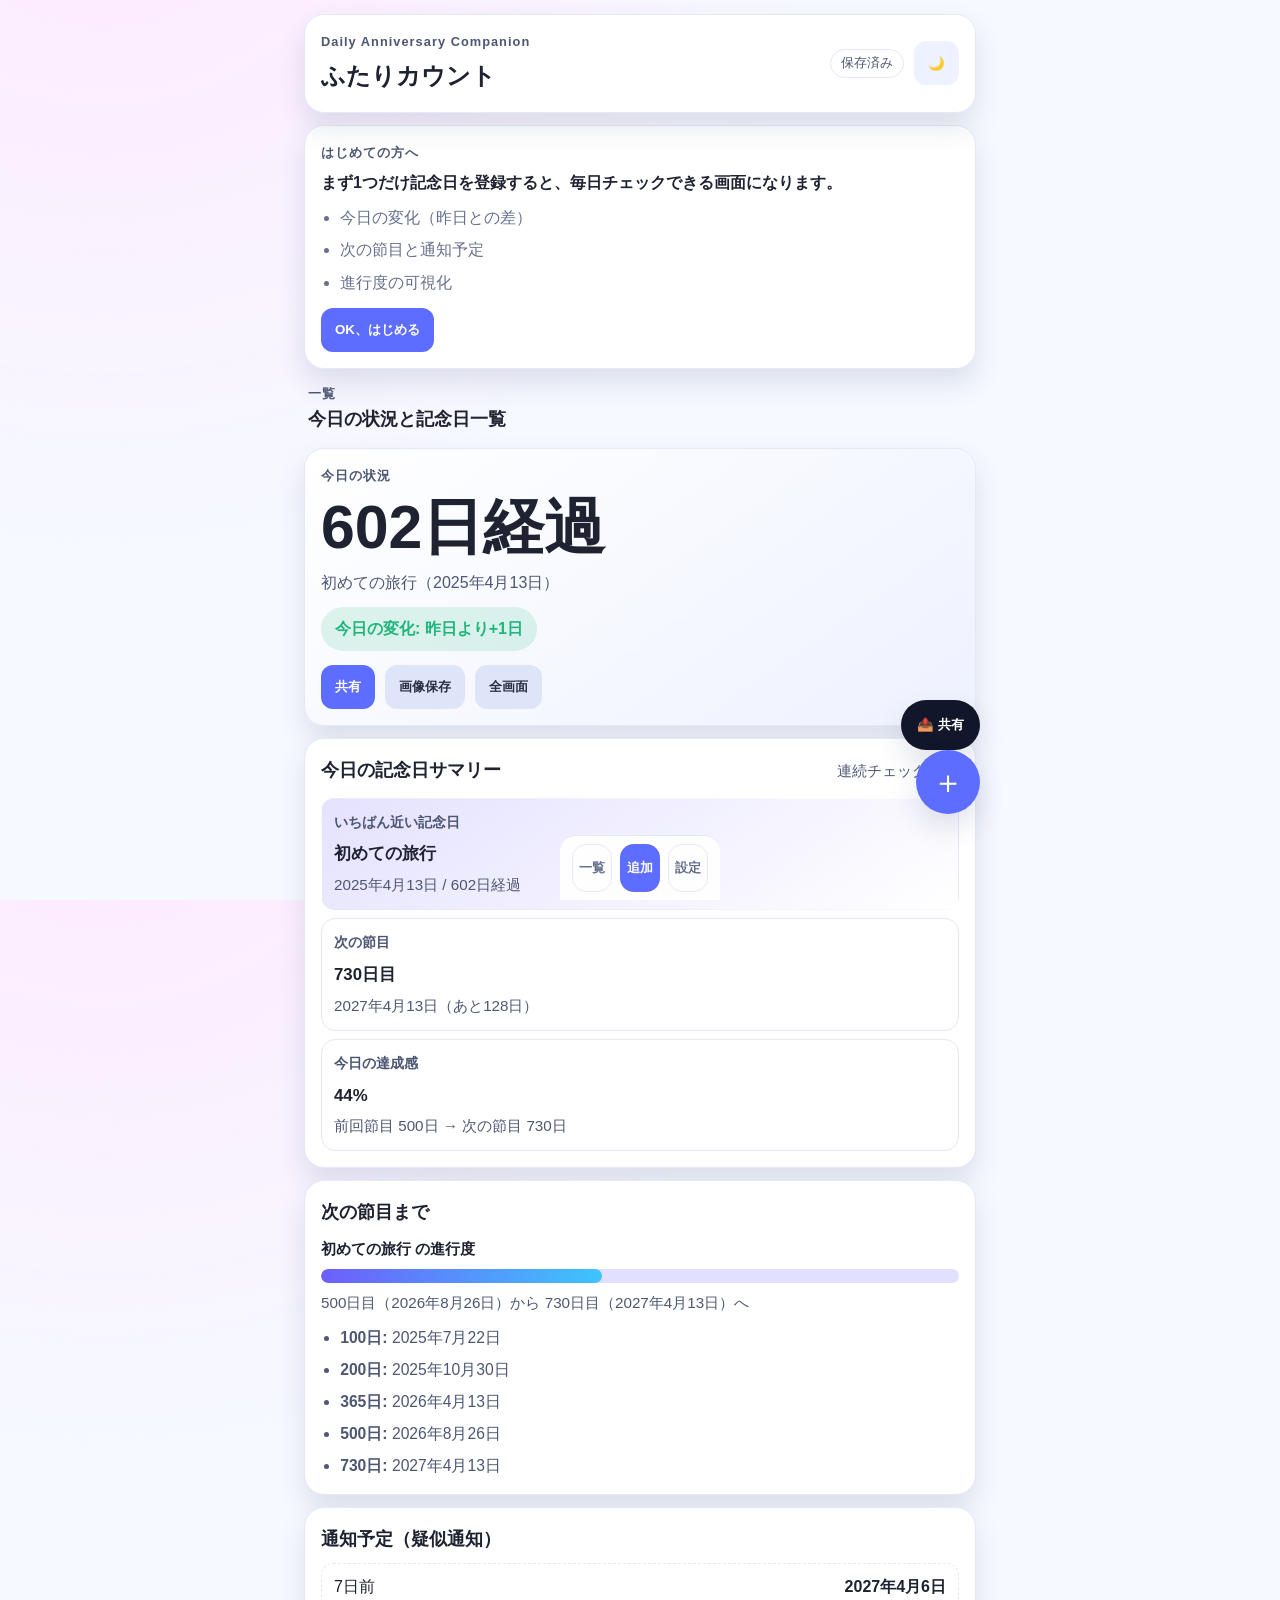
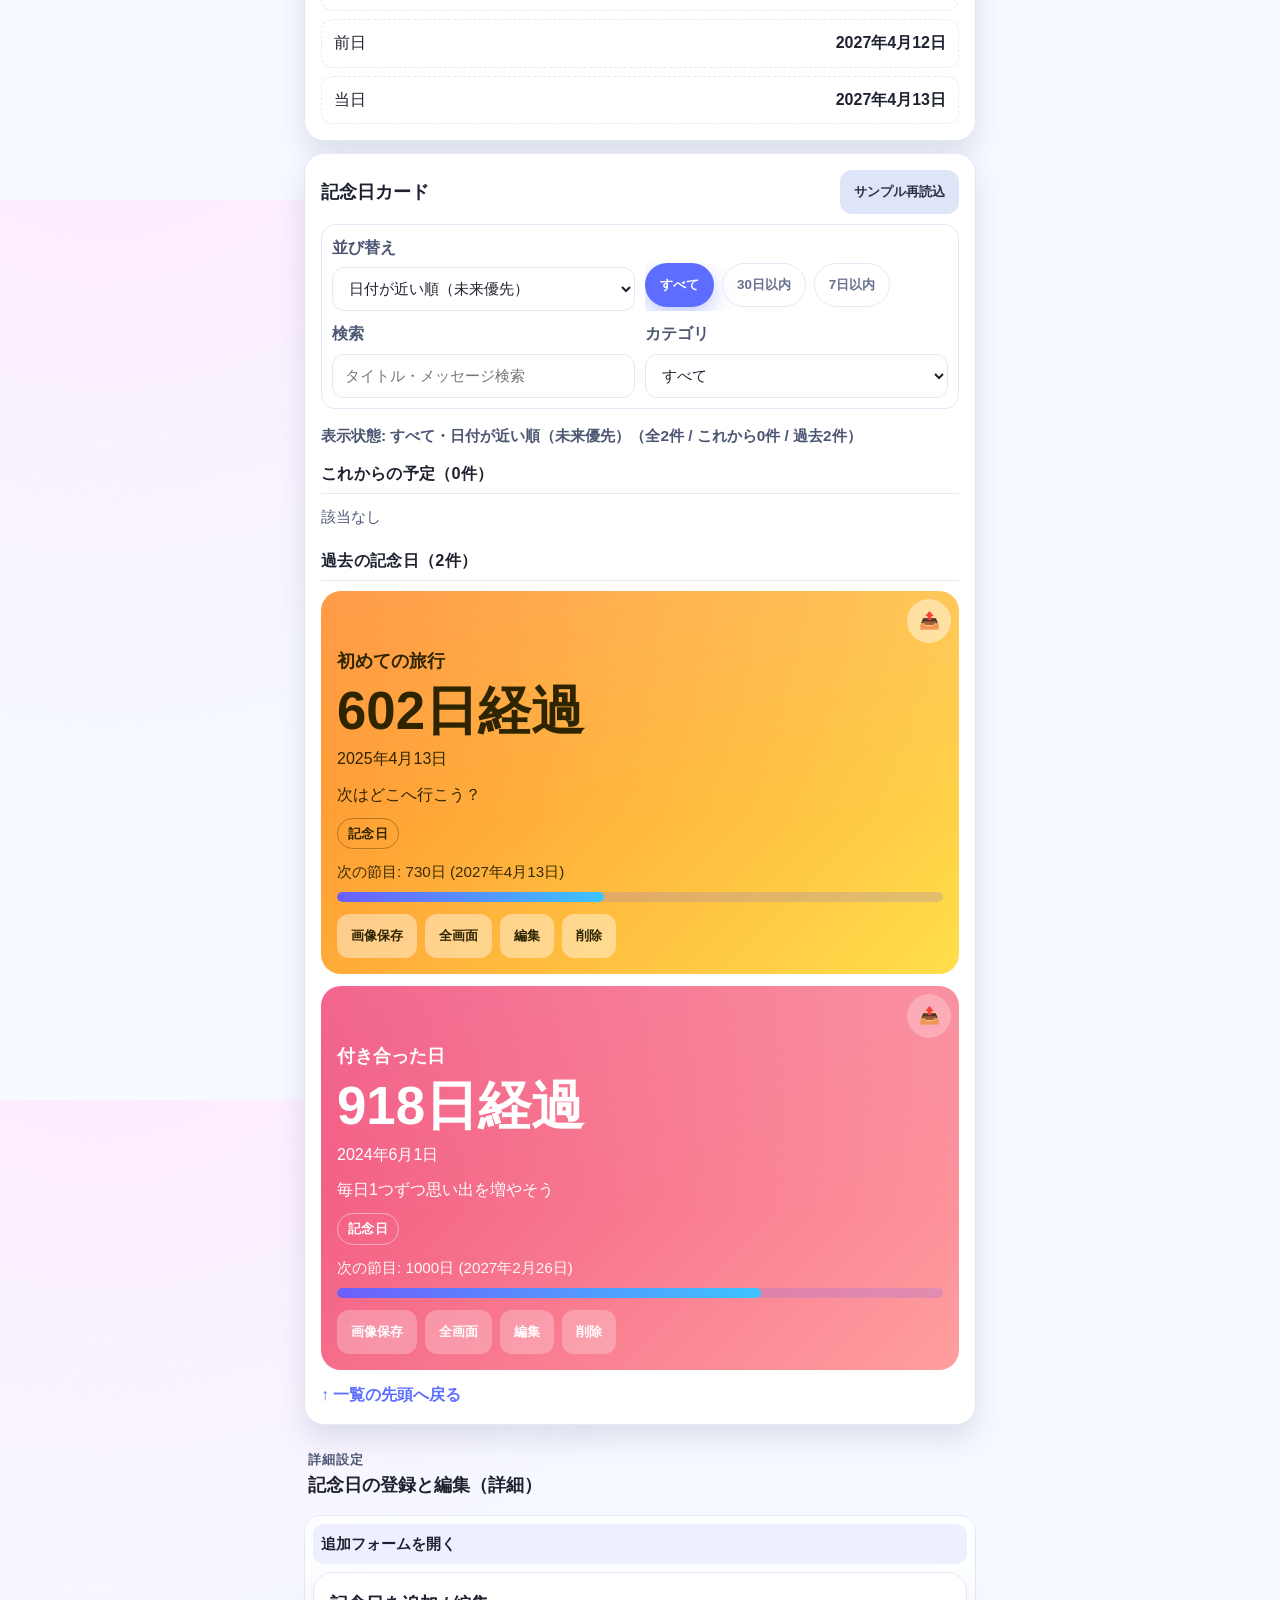
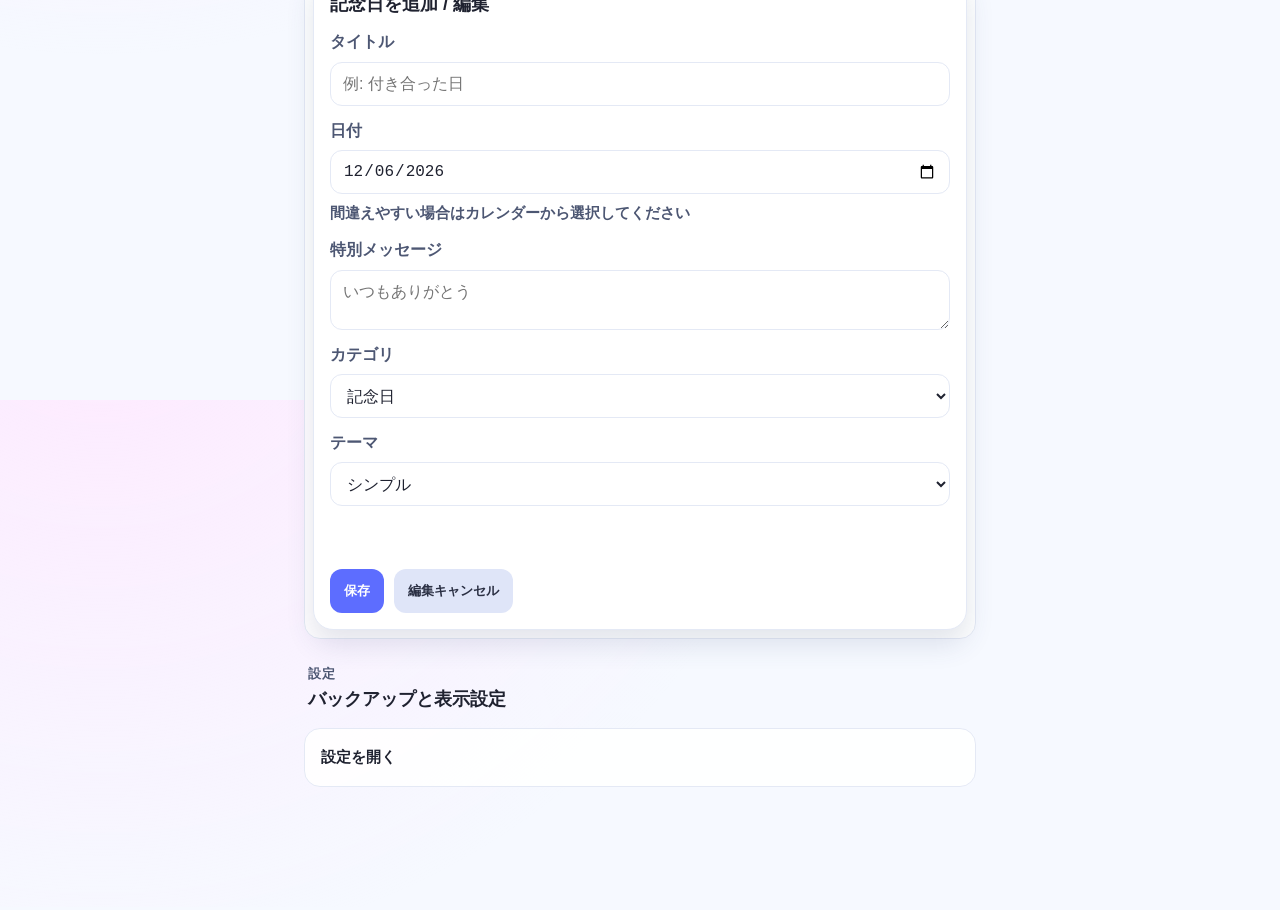
==== commit 0ed1bc88: "Add debounced autosave with dirty tracking and save status UI" ====
--- a/index.html
+++ b/index.html
@@ -16,6 +16,7 @@
           <p class="eyebrow">Daily Anniversary Companion</p>
           <h1>ふたりカウント</h1>
         </div>
+        <p id="save-indicator" class="save-indicator" role="status" aria-live="polite">保存済み</p>
         <button id="theme-toggle" class="icon-btn" type="button" aria-label="表示テーマ切替" aria-pressed="false">🌙</button>
       </header>
 
--- a/style.css
+++ b/style.css
@@ -105,8 +105,9 @@
   top: 0;
   z-index: 15;
   display: flex;
-  justify-content: space-between;
+  justify-content: flex-start;
   align-items: center;
+  gap: 10px;
   backdrop-filter: blur(8px);
 }
 
@@ -262,6 +263,25 @@
 :root[data-theme="dark"] .btn.secondary { background: #2b3551; color: #d8deff; }
 .icon-btn { background: #eef1ff; }
 :root[data-theme="dark"] .icon-btn { background: #242b42; color: #f2f4ff; }
+
+.save-indicator {
+  margin-left: auto;
+  font-size: .82rem;
+  color: var(--text-soft);
+  background: color-mix(in srgb, var(--surface) 76%, transparent);
+  border: 1px solid var(--line);
+  border-radius: 999px;
+  padding: 4px 10px;
+  line-height: 1.4;
+}
+.save-indicator.is-dirty {
+  color: #8a5a00;
+  border-color: rgba(255, 170, 0, 0.45);
+}
+.save-indicator.is-saving {
+  color: var(--primary);
+  border-color: color-mix(in srgb, var(--primary) 32%, var(--line));
+}
 
 .form-grid { display: grid; gap: 12px; margin-top: 10px; }
 label { display: grid; gap: 6px; color: var(--text-soft); font-size: 1rem; font-weight: 700; }
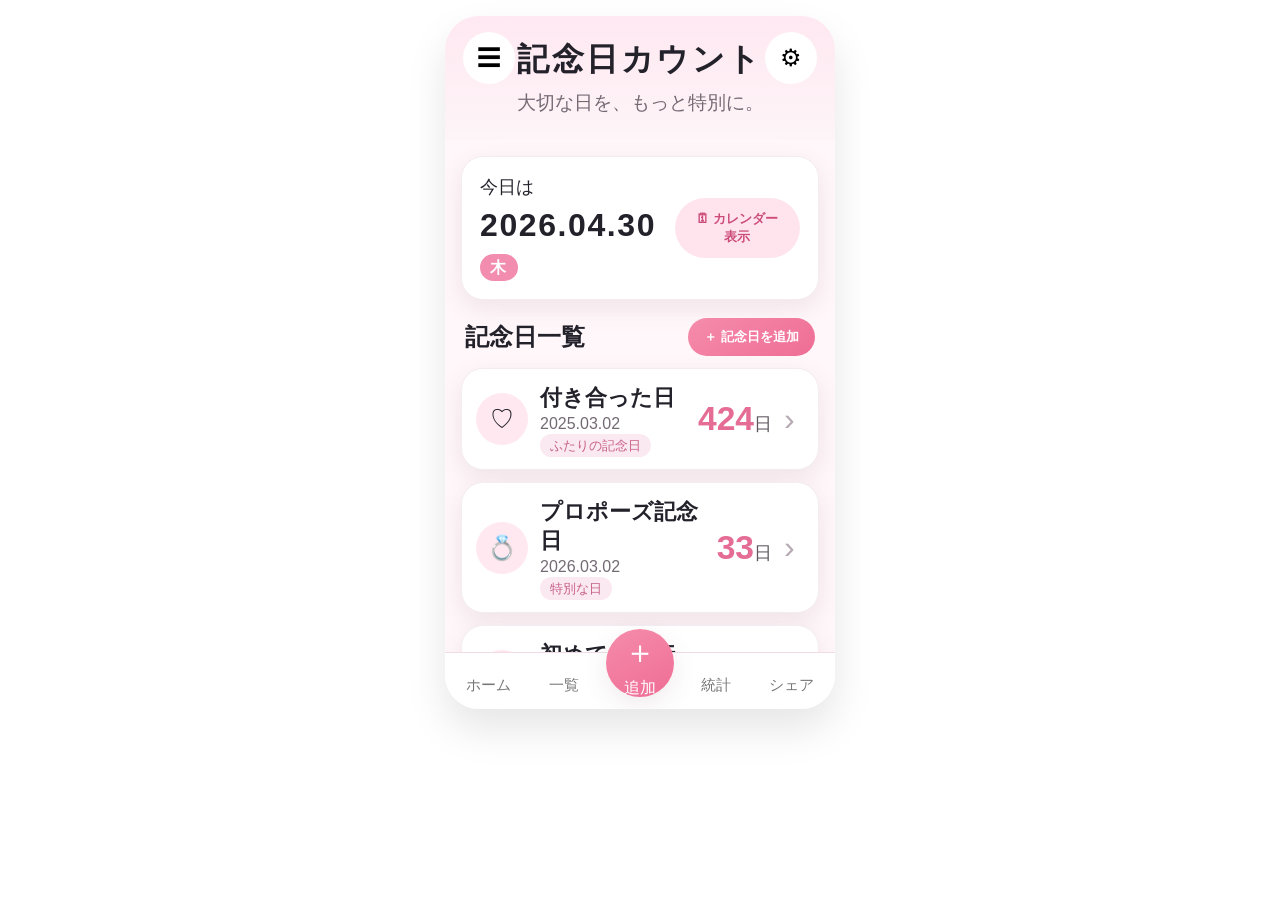
==== commit 332881b5: "Create refined Japanese mobile anniversary mockup UI" ====
--- a/index.html
+++ b/index.html
@@ -2,254 +2,66 @@
 <html lang="ja">
   <head>
     <meta charset="UTF-8" />
-    <meta name="viewport" content="width=device-width, initial-scale=1.0, viewport-fit=cover" />
-    <title>ふたりカウント</title>
-    <meta name="description" content="毎日開きたくなる記念日カウントアプリ" />
+    <meta name="viewport" content="width=device-width, initial-scale=1.0" />
+    <title>記念日カウント</title>
     <link rel="stylesheet" href="style.css" />
-    <link rel="manifest" href="manifest.json" />
   </head>
   <body>
-    <a href="#list-section" class="skip-link">本文へスキップ</a>
-    <div class="app">
-      <header class="app-header card">
-        <div>
-          <p class="eyebrow">Daily Anniversary Companion</p>
-          <h1>ふたりカウント</h1>
+    <div class="phone-frame">
+      <header class="top-hero">
+        <button class="circle-btn" aria-label="メニュー">☰</button>
+        <div class="hero-copy">
+          <h1>記念日カウント</h1>
+          <p>大切な日を、もっと特別に。</p>
         </div>
-        <p id="save-indicator" class="save-indicator" role="status" aria-live="polite">保存済み</p>
-        <button id="theme-toggle" class="icon-btn" type="button" aria-label="表示テーマ切替" aria-pressed="false">🌙</button>
+        <button class="circle-btn" aria-label="設定">⚙</button>
       </header>
 
-      <section id="onboarding" class="card onboarding hidden" aria-live="polite">
-        <p class="eyebrow">はじめての方へ</p>
-        <h2>まず1つだけ記念日を登録すると、毎日チェックできる画面になります。</h2>
-        <ul>
-          <li>今日の変化（昨日との差）</li>
-          <li>次の節目と通知予定</li>
-          <li>進行度の可視化</li>
-        </ul>
-        <button id="onboarding-close" class="btn" type="button">OK、はじめる</button>
-      </section>
-
-      <main>
-        <section id="list-section" class="app-section" data-nav="list" aria-label="一覧セクション">
-          <div class="section-heading">
-            <p class="eyebrow">一覧</p>
-            <h2>今日の状況と記念日一覧</h2>
+      <main class="content">
+        <section class="today-card card">
+          <div>
+            <p class="label">今日は</p>
+            <p class="today-date">2026.04.30 <span class="weekday">木</span></p>
           </div>
-
-          <section class="card hero" id="hero-card" aria-labelledby="today-caption">
-            <p class="eyebrow">今日の状況</p>
-            <p id="today-value" class="hero-days" role="status" aria-live="polite" aria-label="本日の経過日数">--</p>
-            <p id="today-caption" class="hero-caption" role="status" aria-live="polite">まずは記念日を登録してください。</p>
-            <div class="delta-wrap" id="delta-badge" role="status" aria-live="polite">昨日との差分: --</div>
-            <div class="hero-actions">
-              <button id="share-main" class="btn" type="button" aria-label="表示中の記念日を共有する">共有</button>
-              <button id="download-main" class="btn secondary" type="button" aria-label="表示中の記念日を画像として保存する">画像保存</button>
-              <button id="present-main" class="btn secondary" type="button" aria-label="表示中の記念日を全画面表示する">全画面</button>
-            </div>
-          </section>
-
-          <section class="card summary-card">
-            <div class="summary-head">
-              <h2>今日の記念日サマリー</h2>
-              <p id="checkin-stats" class="muted">連続チェック -- 日</p>
-            </div>
-            <div id="today-summary" class="summary-grid"></div>
-          </section>
-
-          <section class="card milestone-card">
-            <h2>次の節目まで</h2>
-            <div id="milestone-panel"></div>
-          </section>
-
-          <section class="card notify-card">
-            <h2>通知予定（疑似通知）</h2>
-            <div id="notify-list" class="notify-list"></div>
-          </section>
-
-          <section class="card list-card">
-            <div class="list-head">
-              <h2>記念日カード</h2>
-              <button id="sample-btn" class="btn secondary" type="button">サンプル再読込</button>
-            </div>
-            <div class="operation-bar" aria-label="一覧の操作バー">
-              <label class="sort-box">
-                並び替え
-                <select id="sort-select" aria-label="記念日一覧の並び替え">
-                  <option value="nearest">日付が近い順（未来優先）</option>
-                  <option value="created">登録日が新しい順</option>
-                  <option value="title">タイトル順</option>
-                </select>
-              </label>
-              <div id="filter-toggle" class="filter-toggle" role="tablist" aria-label="日付フィルタ">
-                <button type="button" class="filter-btn is-active" data-filter="all" role="tab" aria-selected="true">すべて</button>
-                <button type="button" class="filter-btn" data-filter="within30" role="tab" aria-selected="false">30日以内</button>
-                <button type="button" class="filter-btn" data-filter="within7" role="tab" aria-selected="false">7日以内</button>
-              </div>
-              <label class="search-box">
-                検索
-                <input id="search-input" type="search" inputmode="search" placeholder="タイトル・メッセージ検索" aria-label="記念日の検索" />
-              </label>
-              <label class="category-box">
-                カテゴリ
-                <select id="category-filter" aria-label="カテゴリで絞り込み">
-                  <option value="all">すべて</option>
-                  <option value="birthday">誕生日</option>
-                  <option value="event">イベント</option>
-                  <option value="anniversary">記念日</option>
-                  <option value="other">その他</option>
-                </select>
-              </label>
-            </div>
-            <p id="list-state" class="list-state" role="status" aria-live="polite">表示状態: --</p>
-            <div id="anniversary-list" class="anniversary-list"></div>
-            <div id="list-loading" class="list-loading hidden" role="status" aria-live="polite">読み込み中...</div>
-            <button id="list-more-btn" class="btn secondary list-more-btn hidden" type="button">もっと見る</button>
-            <div id="list-sentinel" class="list-sentinel hidden" aria-hidden="true"></div>
-            <a href="#list-section" class="back-to-top">↑ 一覧の先頭へ戻る</a>
-          </section>
+          <button class="calendar-btn">🗓 カレンダー表示</button>
         </section>
 
-        <section id="add-section" class="app-section" data-nav="add" aria-label="追加セクション">
-          <div class="section-heading">
-            <p class="eyebrow">詳細設定</p>
-            <h2>記念日の登録と編集（詳細）</h2>
-          </div>
-          <details class="section-collapse" open>
-            <summary>追加フォームを開く</summary>
-            <section class="card form-card">
-              <h2>記念日を追加 / 編集</h2>
-              <form id="anniversary-form" class="form-grid" aria-label="記念日の追加と編集フォーム">
-                <input type="hidden" id="ann-id" />
-                <label>
-                  タイトル
-                  <input id="ann-title" maxlength="40" placeholder="例: 付き合った日" required role="textbox" aria-label="記念日のタイトル" />
-                </label>
-                <label>
-                  日付
-                  <input id="ann-date" type="date" required role="textbox" aria-label="記念日の日付" />
-                  <small class="hint">間違えやすい場合はカレンダーから選択してください</small>
-                </label>
-                <label>
-                  特別メッセージ
-                  <textarea id="ann-message" rows="2" maxlength="120" placeholder="いつもありがとう" aria-label="特別メッセージ"></textarea>
-                </label>
-                <label>
-                  カテゴリ
-                  <select id="ann-category" aria-label="記念日のカテゴリ">
-                    <option value="anniversary">記念日</option>
-                    <option value="birthday">誕生日</option>
-                    <option value="event">イベント</option>
-                    <option value="other">その他</option>
-                  </select>
-                </label>
-                <label>
-                  テーマ
-                  <select id="ann-theme" aria-label="カードテーマ">
-                    <option value="simple">シンプル</option>
-                    <option value="romantic">ロマンチック</option>
-                    <option value="pop">ポップ</option>
-                  </select>
-                </label>
-                <p id="form-error" class="error" role="alert" aria-live="assertive"></p>
-                <div class="form-actions">
-                  <button class="btn" type="submit">保存</button>
-                  <button id="cancel-edit" class="btn secondary" type="button">編集キャンセル</button>
-                </div>
-              </form>
-            </section>
-          </details>
+        <section class="list-head-row">
+          <h2>記念日一覧</h2>
+          <button class="add-btn">＋ 記念日を追加</button>
         </section>
 
-        <section id="settings-section" class="app-section" data-nav="settings" aria-label="設定セクション">
-          <div class="section-heading">
-            <p class="eyebrow">設定</p>
-            <h2>バックアップと表示設定</h2>
-          </div>
-          <details class="section-collapse">
-            <summary>設定を開く</summary>
-            <section class="card backup-card">
-              <h2>バックアップ / 復元</h2>
-              <p class="backup-note">機種変更前に保存しておくと安心です。</p>
-              <p id="backup-last" class="muted">最終バックアップ: まだありません</p>
-              <div class="backup-actions">
-                <button id="backup-export" class="btn" type="button">バックアップ</button>
-                <button id="backup-import" class="btn secondary" type="button">復元</button>
-              </div>
-              <fieldset class="backup-mode" aria-label="復元方法">
-                <legend>復元方法</legend>
-                <label><input type="radio" name="import-mode" value="overwrite" checked /> 上書き</label>
-                <label><input type="radio" name="import-mode" value="merge" /> 追加（マージ）</label>
-              </fieldset>
-              <p id="backup-preview" class="muted">復元前チェック: ファイル未選択</p>
-              <ul class="backup-future">
-                <li>今後: 定期バックアップ提案（7日ごと）</li>
-                <li>今後: Google Drive などへのクラウド保存</li>
-              </ul>
-              <input id="backup-file" type="file" accept="application/json,.json" class="hidden" aria-label="バックアップファイルを選択" />
-            </section>
-          </details>
+        <section class="anniversary-list">
+          <article class="ann-card card">
+            <div class="icon">♡</div>
+            <div class="meta"><h3>付き合った日</h3><p>2025.03.02</p><span>ふたりの記念日</span></div>
+            <div class="days"><strong>424</strong><small>日</small></div><div class="arrow">›</div>
+          </article>
+          <article class="ann-card card">
+            <div class="icon">💍</div>
+            <div class="meta"><h3>プロポーズ記念日</h3><p>2026.03.02</p><span>特別な日</span></div>
+            <div class="days"><strong>33</strong><small>日</small></div><div class="arrow">›</div>
+          </article>
+          <article class="ann-card card">
+            <div class="icon">✈</div>
+            <div class="meta"><h3>初めての旅行</h3><p>2025.08.05</p><span>思い出</span></div>
+            <div class="days"><strong>268</strong><small>日</small></div><div class="arrow">›</div>
+          </article>
+          <article class="ann-card card">
+            <div class="icon">★</div>
+            <div class="meta"><h3>出会って1000日</h3><p>2027.11.26</p><span>ふたりの記念日</span></div>
+            <div class="days"><strong>あと575</strong><small>日</small></div><div class="arrow">›</div>
+          </article>
         </section>
       </main>
+
+      <nav class="bottom-nav">
+        <button>ホーム</button>
+        <button>一覧</button>
+        <button class="center-add">＋<span>追加</span></button>
+        <button>統計</button>
+        <button>シェア</button>
+      </nav>
     </div>
-
-    <nav class="bottom-nav" aria-label="主要セクションナビゲーション">
-      <button class="nav-btn active" type="button" data-target="list-section" aria-label="一覧セクションへ移動">一覧</button>
-      <button class="nav-btn" type="button" data-target="add-section" aria-label="追加セクションへ移動">追加</button>
-      <button class="nav-btn" type="button" data-target="settings-section" aria-label="設定セクションへ移動">設定</button>
-    </nav>
-
-    <button id="quick-add-fab" class="quick-add-fab" type="button" aria-label="記念日をクイック追加">＋</button>
-    <button id="floating-share" class="floating-share" type="button" aria-label="表示中の記念日を共有">📤 共有</button>
-
-    <section id="quick-modal" class="quick-modal hidden" aria-label="クイック追加モーダル" aria-hidden="true">
-      <div id="quick-overlay" class="quick-overlay"></div>
-      <div class="quick-sheet" role="dialog" aria-modal="true" aria-labelledby="quick-modal-title">
-        <div class="quick-head">
-          <h2 id="quick-modal-title">クイック追加</h2>
-          <button id="quick-close" class="icon-btn quick-close" type="button" aria-label="閉じる">×</button>
-        </div>
-        <form id="quick-form" class="quick-form" aria-label="クイック追加フォーム">
-          <label>
-            タイトル
-            <input id="quick-title" maxlength="40" placeholder="例: 誕生日、記念日、イベント" required aria-label="クイック追加タイトル" />
-          </label>
-          <label>
-            日付
-            <input id="quick-date" type="date" required aria-label="クイック追加の日付" />
-          </label>
-          <label>
-            カテゴリ
-            <select id="quick-category" aria-label="クイック追加カテゴリ">
-              <option value="anniversary">記念日</option>
-              <option value="birthday">誕生日</option>
-              <option value="event">イベント</option>
-              <option value="other">その他</option>
-            </select>
-          </label>
-          <p id="quick-error" class="error" role="alert" aria-live="assertive"></p>
-          <div class="quick-actions">
-            <button class="btn" type="submit">保存</button>
-            <a href="#add-section" id="quick-to-detail" class="quick-link">詳細へ</a>
-          </div>
-        </form>
-      </div>
-    </section>
-
-    <section id="present-mode" class="present-mode hidden" aria-label="カウントダウン専用表示">
-      <article id="present-card" class="present-card"></article>
-      <div class="present-actions">
-        <button id="present-share" class="btn" type="button">共有</button>
-        <button id="present-save" class="btn secondary" type="button">画像保存</button>
-        <button id="present-close" class="btn secondary" type="button">閉じる</button>
-      </div>
-    </section>
-
-    <canvas id="share-canvas" width="1080" height="1350" hidden></canvas>
-    <div id="toast" class="toast" role="status" aria-live="polite"></div>
-    <div id="sr-status" class="sr-only" role="status" aria-live="polite" aria-atomic="true"></div>
-
-    <script type="module" src="./src/app.js"></script>
   </body>
 </html>
--- a/style.css
+++ b/style.css
@@ -1,858 +1,64 @@
 :root {
-  color-scheme: light;
-  --bg: #f6f9ff;
+  --bg: #fff7fa;
   --surface: #ffffff;
-  --text: #1f2230;
-  --muted: #66708d;
-  --text-soft: #4d5773;
-  --line: #e4e9f5;
-  --shadow: 0 14px 28px rgba(57, 72, 114, 0.14);
-  --primary: #5d6dff;
-  --primary-press: #4958df;
-  --focus: #1f4fff;
-  --success: #21b47b;
-  --danger: #b32044;
-  --danger-bg: #fde8ee;
-  --hero-bg: linear-gradient(145deg, #ffffff, #eef2ff);
+  --line: #f1dce5;
+  --text: #23222b;
+  --muted: #746a74;
+  --pink: #f58cac;
+  --pink-strong: #ef6d95;
+  --shadow: 0 8px 24px rgba(128, 90, 108, 0.12);
 }
-
-:root[data-theme="dark"] {
-  color-scheme: dark;
-  --bg: #0d1322;
-  --surface: #161d31;
-  --text: #eef2ff;
-  --muted: #b1bde2;
-  --text-soft: #d2daf6;
-  --line: #293452;
-  --shadow: 0 14px 28px rgba(0, 0, 0, 0.35);
-  --primary: #8790ff;
-  --primary-press: #717dff;
-  --focus: #aeb7ff;
-  --success: #4ed6a2;
-  --danger: #ff8ea8;
-  --danger-bg: rgba(179, 32, 68, 0.22);
-  --hero-bg: linear-gradient(145deg, #1a2440, #222f53);
-}
-
 * { box-sizing: border-box; }
-html, body { height: 100%; scroll-behavior: smooth; font-size: 16px; }
 body {
   margin: 0;
   font-family: "Hiragino Sans", "Yu Gothic", sans-serif;
-  font-size: 1rem;
-  line-height: 1.65;
+  background: #fff;
   color: var(--text);
-  background: radial-gradient(circle at 8% -20%, #ffe8ff 0, transparent 46%), var(--bg);
+  display: flex;
+  justify-content: center;
+  padding: 16px;
 }
-
-h1, h2, p { margin: 0; }
-ul { margin: 0; padding-left: 1.2rem; }
-.skip-link {
-  position: fixed;
-  left: 10px;
-  top: -60px;
-  z-index: 60;
-  background: var(--surface);
-  color: var(--text);
-  border: 2px solid var(--focus);
-  border-radius: 10px;
-  padding: 8px 12px;
-  font-weight: 700;
+.phone-frame {
+  width: min(390px, 100%);
+  aspect-ratio: 9/16;
+  background: var(--bg);
+  border-radius: 34px;
+  overflow: hidden;
+  box-shadow: 0 20px 40px rgba(0, 0, 0, 0.1);
+  display: grid;
+  grid-template-rows: auto 1fr auto;
 }
-.skip-link:focus-visible { top: 10px; }
-
-.app {
-  max-width: 700px;
-  margin: 0 auto;
-  padding: 14px 14px calc(160px + env(safe-area-inset-bottom));
+.top-hero {
+  background: linear-gradient(180deg, #ffe8f1, #fdf5f8);
+  padding: 16px 18px 24px;
   display: grid;
-  gap: 12px;
+  grid-template-columns: 52px 1fr 52px;
+  align-items: start;
 }
-
-main {
-  display: grid;
-  gap: 22px;
-}
-
-.app-section {
-  display: grid;
-  gap: 12px;
-  scroll-margin-top: 12px;
-  opacity: 1;
-  transform: translateY(0);
-  transition: opacity .28s ease, transform .28s ease;
-}
-
-.app-section.section-enter {
-  opacity: .92;
-  transform: translateY(6px);
-}
-
-.section-heading {
-  padding: 2px 4px;
-}
-
-.card {
-  background: var(--surface);
-  border: 1px solid var(--line);
-  border-radius: 20px;
-  padding: 16px;
-  box-shadow: var(--shadow);
-}
-
-.app-header {
-  position: sticky;
-  top: 0;
-  z-index: 15;
-  display: flex;
-  justify-content: flex-start;
-  align-items: center;
-  gap: 10px;
-  backdrop-filter: blur(8px);
-}
-
-.eyebrow { font-size: .8rem; color: var(--text-soft); letter-spacing: .08em; font-weight: 700; }
-h1 { font-size: 1.5rem; margin-top: 4px; }
-h2 { font-size: 1.15rem; }
-.muted { color: var(--text-soft); font-size: .95rem; }
-
-.onboarding h2 { margin-top: 8px; line-height: 1.5; font-size: 1rem; }
-.onboarding ul { margin-top: 10px; color: var(--muted); display: grid; gap: 6px; }
-.onboarding .btn { margin-top: 12px; }
-
-.section-collapse {
-  border: 1px solid var(--line);
-  border-radius: 16px;
-  padding: 8px;
-  background: color-mix(in srgb, var(--surface) 88%, transparent);
-}
-
-.section-collapse > summary {
-  list-style: none;
-  cursor: pointer;
-  font-size: .92rem;
-  font-weight: 700;
-  padding: 8px;
-  border-radius: 10px;
-}
-
-.section-collapse > summary::-webkit-details-marker {
-  display: none;
-}
-
-.section-collapse[open] > summary {
-  margin-bottom: 8px;
-  background: color-mix(in srgb, var(--primary) 10%, var(--surface));
-}
-
-.hero {
-  min-height: 240px;
-  background: var(--hero-bg);
-}
-
-.hero-days {
-  font-size: clamp(2.2rem, 11vw, 3.8rem);
-  line-height: 1;
-  font-weight: 900;
-  margin-top: 10px;
-}
-
-.hero-caption { margin-top: 12px; color: var(--text-soft); line-height: 1.75; font-size: 1rem; }
-
-.delta-wrap {
-  margin-top: 10px;
-  display: inline-flex;
-  align-items: center;
-  min-height: 44px;
-  padding: 8px 14px;
-  border-radius: 999px;
-  background: rgba(33, 180, 123, 0.14);
-  color: var(--success);
-  font-weight: 700;
-  font-size: 1rem;
-}
-
-.hero-actions, .form-actions, .present-actions { display: flex; gap: 10px; flex-wrap: wrap; margin-top: 14px; }
-
-.summary-head {
-  display: flex;
-  justify-content: space-between;
-  align-items: baseline;
-  gap: 8px;
-}
-
-.summary-grid {
-  margin-top: 12px;
-  display: grid;
-  gap: 8px;
-}
-
-.summary-item {
-  border: 1px solid var(--line);
-  border-radius: 14px;
-  padding: 12px;
-}
-
-.summary-item.highlight {
-  border-color: transparent;
-  background: linear-gradient(145deg, rgba(109, 94, 252, 0.18), rgba(255, 255, 255, 0));
-}
-
-.summary-label { color: var(--text-soft); font-size: .9rem; font-weight: 700; }
-.summary-main { margin-top: 6px; font-size: 1.05rem; font-weight: 800; }
-.summary-sub { margin-top: 4px; color: var(--text-soft); font-size: .95rem; }
-
-.progress-wrap { margin-top: 8px; }
-.progress-title { font-size: .95rem; font-weight: 700; }
-.progress-caption { margin-top: 8px; font-size: .95rem; color: var(--text-soft); line-height: 1.6; }
-
-.progress-track {
-  margin-top: 8px;
-  width: 100%;
-  height: 10px;
-  border-radius: 999px;
-  background: rgba(109, 94, 252, 0.2);
-  overflow: hidden;
-}
-.progress-track.large { height: 14px; }
-.progress-fill {
-  height: 100%;
-  border-radius: inherit;
-  background: linear-gradient(90deg, #6d5efc, #3ec4ff);
-}
-.progress-fill.animated { animation: growIn 700ms ease-out; }
-
-.milestone-list {
-  margin-top: 10px;
-  display: grid;
-  gap: 6px;
-  color: var(--text-soft);
-  font-size: .98rem;
-}
-
-.notify-list ul {
-  margin-top: 8px;
-  padding-left: 0;
-  list-style: none;
-  display: grid;
-  gap: 8px;
-}
-
-.notify-list li {
-  display: flex;
-  justify-content: space-between;
-  align-items: center;
-  gap: 8px;
-  border: 1px dashed var(--line);
-  border-radius: 12px;
-  padding: 10px 12px;
-}
-
-.btn, .icon-btn {
-  border: 0;
-  min-height: 44px;
-  border-radius: 12px;
-  padding: 0 14px;
-  font-weight: 700;
-  transition: transform .12s ease, filter .15s ease, box-shadow .15s ease;
-  cursor: pointer;
-}
-
-.btn { background: var(--primary); color: #fff; }
-.btn.secondary { background: #dfe5f8; color: #2a2f43; }
-:root[data-theme="dark"] .btn.secondary { background: #2b3551; color: #d8deff; }
-.icon-btn { background: #eef1ff; }
-:root[data-theme="dark"] .icon-btn { background: #242b42; color: #f2f4ff; }
-
-.save-indicator {
-  margin-left: auto;
-  font-size: .82rem;
-  color: var(--text-soft);
-  background: color-mix(in srgb, var(--surface) 76%, transparent);
-  border: 1px solid var(--line);
-  border-radius: 999px;
-  padding: 4px 10px;
-  line-height: 1.4;
-}
-.save-indicator.is-dirty {
-  color: #8a5a00;
-  border-color: rgba(255, 170, 0, 0.45);
-}
-.save-indicator.is-saving {
-  color: var(--primary);
-  border-color: color-mix(in srgb, var(--primary) 32%, var(--line));
-}
-
-.form-grid { display: grid; gap: 12px; margin-top: 10px; }
-label { display: grid; gap: 6px; color: var(--text-soft); font-size: 1rem; font-weight: 700; }
-.hint { color: var(--text-soft); font-size: .95rem; }
-input, textarea, select {
-  border: 1px solid var(--line);
-  border-radius: 12px;
-  background: var(--surface);
-  color: var(--text);
-  min-height: 44px;
-  font-size: 1rem;
-  padding: 11px 12px;
-}
-textarea { resize: vertical; }
-.error {
-  color: var(--danger);
-  min-height: 1.6em;
-  font-size: .95rem;
-  background: var(--danger-bg);
-  border-radius: 10px;
-  padding: 6px 10px;
-}
-.error:empty {
-  background: transparent;
-  padding: 0;
-}
-
-.list-head { display: flex; justify-content: space-between; align-items: center; gap: 8px; flex-wrap: wrap; }
-.operation-bar {
-  margin-top: 10px;
-  display: grid;
-  gap: 10px;
-  position: sticky;
-  top: 76px;
-  z-index: 12;
-  padding: 10px;
-  margin-bottom: 14px;
-  border-radius: 14px;
-  border: 1px solid var(--line);
-  background: color-mix(in srgb, var(--surface) 92%, transparent);
-  backdrop-filter: blur(8px);
-}
-.sort-box {
-  gap: 6px;
-  display: grid;
-}
-.search-box,
-.category-box {
-  gap: 6px;
-  display: grid;
-}
-.sort-box select {
-  min-height: 44px;
-  font-size: .92rem;
-}
-.search-box input,
-.category-box select {
-  min-height: 44px;
-  font-size: .92rem;
-}
-.filter-toggle {
-  display: flex;
-  gap: 8px;
-  overflow-x: auto;
-  padding-bottom: 4px;
-}
-.filter-btn {
-  border: 1px solid var(--line);
-  background: transparent;
-  color: var(--muted);
-  border-radius: 999px;
-  min-height: 44px;
-  padding: 0 14px;
-  font-weight: 700;
-  white-space: nowrap;
-}
-.filter-btn.is-active {
-  background: var(--primary);
-  border-color: transparent;
-  color: #fff;
-  box-shadow: 0 8px 20px color-mix(in srgb, var(--primary) 35%, transparent);
-}
-.list-state {
-  margin-top: 2px;
-  margin-bottom: 12px;
-  color: var(--text-soft);
-  font-size: .96rem;
-  font-weight: 700;
-}
-.anniversary-list {
-  margin-top: 6px;
-  display: grid;
-  gap: 18px;
-}
-
-.ann-group {
-  display: grid;
-  gap: 10px;
-}
-
-.ann-group-heading {
-  margin: 0;
-  padding-bottom: 6px;
-  border-bottom: 1px solid var(--line);
-  font-size: 1.02rem;
-  font-weight: 900;
-  letter-spacing: .02em;
-}
-
-.ann-group-list {
-  display: grid;
-  gap: 12px;
-}
-
-.list-empty {
-  margin: 6px 0 0;
-  color: var(--text-soft);
-  font-weight: 700;
-}
-.list-loading, .list-complete {
-  margin-top: 10px;
-  color: var(--muted);
-  font-size: .86rem;
-  text-align: center;
-  font-weight: 700;
-}
-.list-loading::after {
-  content: "";
-  width: 14px;
-  height: 14px;
-  margin-left: 8px;
-  border-radius: 999px;
-  border: 2px solid color-mix(in srgb, var(--primary) 35%, transparent);
-  border-top-color: var(--primary);
-  display: inline-block;
-  vertical-align: middle;
-  animation: spin .9s linear infinite;
-}
-.list-more-btn {
-  margin-top: 10px;
-  width: 100%;
-}
-.list-sentinel {
-  width: 100%;
-  height: 1px;
-  margin-top: 2px;
-}
-.list-skeleton-wrap {
-  display: grid;
-  gap: 10px;
-}
-.list-skeleton {
-  border: 1px solid var(--line);
-  border-radius: 16px;
-  padding: 14px;
-  display: grid;
-  gap: 10px;
-  background: color-mix(in srgb, var(--surface) 92%, transparent);
-}
-.list-skeleton .line {
-  height: 12px;
-  border-radius: 999px;
-  background: linear-gradient(90deg, rgba(120,130,160,.2) 0%, rgba(120,130,160,.35) 50%, rgba(120,130,160,.2) 100%);
-  background-size: 220% 100%;
-  animation: shimmer 1.2s ease-in-out infinite;
-}
-.list-skeleton .w-50 { width: 50%; }
-.list-skeleton .w-60 { width: 60%; }
-.list-skeleton .w-80 { width: 80%; }
-
-.back-to-top {
-  display: inline-flex;
-  margin-top: 12px;
-  text-decoration: none;
-  color: var(--primary);
-  font-weight: 700;
-  font-size: 1rem;
-}
-
-.ann-card {
-  border-radius: 20px;
-  padding: 16px;
-  padding-top: 56px;
-  color: #fff;
-  position: relative;
-  overflow: hidden;
-}
-
-.ann-card::after {
-  content: "";
-  position: absolute;
-  inset: 0;
-  background: linear-gradient(180deg, rgba(255,255,255,.13), transparent 60%);
-  pointer-events: none;
-}
-
-.theme-simple { background: linear-gradient(135deg, #5f73ff, #73b8ff); }
-.theme-romantic { background: linear-gradient(135deg, #f04f7d, #ff9f9f); }
-.theme-pop { background: linear-gradient(135deg, #ff8c2e, #ffdf4b); color: #2e2500; }
-.ann-card.is-near {
-  box-shadow: inset 0 0 0 2px rgba(255, 255, 255, 0.6);
-}
-.ann-card.is-mid {
-  box-shadow: inset 0 0 0 1px rgba(255, 255, 255, 0.3);
-}
-
-.ann-title { font-size: 1.12rem; font-weight: 800; position: relative; z-index: 1; }
-.ann-days { font-size: clamp(2rem, 12vw, 3.3rem); font-weight: 900; margin-top: 8px; line-height: 1; position: relative; z-index: 1; }
-.ann-date, .ann-msg { margin-top: 8px; font-size: 1rem; line-height: 1.7; position: relative; z-index: 1; }
-.ann-share-btn {
-  position: absolute;
-  top: 8px;
-  right: 8px;
-  width: 44px;
-  height: 44px;
-  min-height: 44px;
-  border: 0;
-  border-radius: 999px;
-  background: rgba(255, 255, 255, 0.26);
-  color: #fff;
-  font-size: 1.05rem;
-  display: inline-flex;
-  align-items: center;
-  justify-content: center;
-  z-index: 2;
-  backdrop-filter: blur(2px);
-  transition: transform .16s ease, background-color .16s ease, filter .16s ease;
-}
-.ann-share-btn:active {
-  transform: scale(.93);
-  filter: brightness(0.9);
-}
-.ann-share-btn:hover {
-  background: rgba(255, 255, 255, 0.36);
-}
-.theme-pop .ann-share-btn {
-  color: #2e2500;
-  background: rgba(255,255,255,.45);
-}
-.ann-tag {
-  margin-top: 10px;
-  display: inline-flex;
-  align-items: center;
-  border: 1px solid rgba(255,255,255,.45);
-  border-radius: 999px;
-  padding: 4px 10px;
-  font-size: .82rem;
-  font-weight: 700;
-  letter-spacing: .02em;
-  position: relative;
-  z-index: 1;
-}
-.theme-pop .ann-tag {
-  border-color: rgba(46, 37, 0, .35);
-}
-.mini-progress { margin-top: 10px; position: relative; z-index: 1; }
-.mini-progress-label { font-size: .95rem; opacity: 0.95; }
-
-.ann-actions { margin-top: 12px; display: flex; gap: 8px; flex-wrap: wrap; position: relative; z-index: 1; }
-.ann-actions .btn { background: rgba(255,255,255,.26); backdrop-filter: blur(2px); color: #fff; }
-.theme-pop .ann-actions .btn { color: #2e2500; background: rgba(255,255,255,.42); }
-
-.bottom-nav {
-  position: fixed;
-  left: 0;
-  right: 0;
-  bottom: 0;
-  z-index: 25;
-  display: grid;
-  grid-template-columns: repeat(3, minmax(0, 1fr));
-  gap: 8px;
-  padding: 8px 12px calc(8px + env(safe-area-inset-bottom));
-  border-top: 1px solid var(--line);
-  background: color-mix(in srgb, var(--surface) 90%, transparent);
-  backdrop-filter: blur(12px);
-}
-
-.nav-btn {
-  border: 1px solid var(--line);
-  border-radius: 14px;
-  min-height: 48px;
-  background: transparent;
-  color: var(--muted);
-  font-weight: 700;
-}
-
-.nav-btn.active {
-  background: var(--primary);
-  color: #fff;
-  border-color: transparent;
-}
-
-.floating-share {
-  position: fixed;
-  bottom: calc(150px + env(safe-area-inset-bottom));
-  right: 14px;
-  border: 0;
-  border-radius: 999px;
-  min-height: 50px;
-  padding: 0 16px;
-  background: #11162a;
-  color: #fff;
-  font-weight: 800;
-  box-shadow: var(--shadow);
-  z-index: 20;
-}
-
-.quick-add-fab {
-  position: fixed;
-  right: 14px;
-  bottom: calc(86px + env(safe-area-inset-bottom));
-  width: 64px;
-  height: 64px;
-  border: 0;
-  border-radius: 50%;
-  background: var(--primary);
-  color: #fff;
-  font-size: 2rem;
-  line-height: 1;
-  box-shadow: var(--shadow);
-  z-index: 22;
-}
-
-.quick-modal {
-  position: fixed;
-  inset: 0;
-  z-index: 40;
-}
-
-.quick-overlay {
-  position: absolute;
-  inset: 0;
-  background: rgba(8, 10, 20, 0.48);
-}
-
-.quick-sheet {
-  position: absolute;
-  left: 0;
-  right: 0;
-  bottom: 0;
-  background: var(--surface);
-  border-radius: 24px 24px 0 0;
-  border: 1px solid var(--line);
-  border-bottom: 0;
-  padding: 14px 14px calc(14px + env(safe-area-inset-bottom));
-  transform: translateY(100%);
-  transition: transform .26s ease;
-}
-
-.quick-modal.open .quick-sheet {
-  transform: translateY(0);
-}
-
-.quick-head {
-  display: flex;
-  justify-content: space-between;
-  align-items: center;
-  margin-bottom: 10px;
-}
-
-.quick-close {
-  min-width: 46px;
-  min-height: 46px;
-  font-size: 1.4rem;
-}
-
-.quick-form {
-  display: grid;
-  gap: 10px;
-}
-
-.quick-actions {
-  display: flex;
-  align-items: center;
-  gap: 10px;
-}
-
-.quick-actions .btn {
-  min-width: 120px;
-  min-height: 50px;
-}
-
-.quick-link {
-  color: var(--primary);
-  font-weight: 700;
-  text-decoration: none;
-}
-
-.present-mode {
-  position: fixed;
-  inset: 0;
-  background: rgba(8, 10, 20, .92);
-  z-index: 30;
-  display: grid;
-  align-content: center;
-  gap: 14px;
-  padding: 14px;
-}
-
-.present-card {
-  min-height: 62vh;
-  border-radius: 26px;
-  padding: 24px;
-  display: grid;
-  align-content: center;
-}
-
-.hidden { display: none !important; }
-
-.toast {
-  position: fixed;
-  left: 50%;
-  transform: translateX(-50%);
-  bottom: calc(132px + env(safe-area-inset-bottom));
-  padding: 10px 14px;
-  border-radius: 999px;
-  background: #1f2747;
-  color: #fff;
-  font-size: 1rem;
-  opacity: 0;
-  transition: opacity .2s;
-  pointer-events: none;
-}
-.toast.show { opacity: 1; }
-.toast.is-success {
-  background: #114d35;
-}
-.toast.is-error {
-  background: #6f1630;
-}
-.is-loading {
-  opacity: .7;
-  pointer-events: none;
-}
-
-:is(button, a, input, select, textarea, summary):focus-visible {
-  outline: 3px solid var(--focus);
-  outline-offset: 2px;
-}
-
-:is(.btn, .icon-btn, .filter-btn, .mode-btn, .nav-btn, .quick-add-fab, .floating-share):active {
-  transform: translateY(1px) scale(0.99);
-  filter: brightness(0.93);
-}
-
-.btn:hover,
-.icon-btn:hover,
-.filter-btn:hover,
-.mode-btn:hover,
-.nav-btn:hover {
-  box-shadow: 0 2px 0 rgba(0, 0, 0, 0.15);
-}
-
-.sr-only {
-  position: absolute;
-  width: 1px;
-  height: 1px;
-  margin: -1px;
-  padding: 0;
-  overflow: hidden;
-  clip: rect(0, 0, 0, 0);
-  border: 0;
-}
-
-@media (prefers-color-scheme: dark) {
-  :root:not([data-theme]) {
-    color-scheme: dark;
-    --bg: #0d1322;
-    --surface: #161d31;
-    --text: #eef2ff;
-    --muted: #b1bde2;
-    --text-soft: #d2daf6;
-    --line: #293452;
-    --shadow: 0 14px 28px rgba(0, 0, 0, 0.35);
-    --primary: #8790ff;
-    --primary-press: #717dff;
-    --focus: #aeb7ff;
-    --success: #4ed6a2;
-    --danger: #ff8ea8;
-    --danger-bg: rgba(179, 32, 68, 0.22);
-    --hero-bg: linear-gradient(145deg, #1a2440, #222f53);
-  }
-}
-
-.pulse { animation: pulse 2.4s ease-in-out infinite; }
-
-@keyframes growIn {
-  from { width: 0; }
-}
-
-@keyframes pulse {
-  0%, 100% { transform: scale(1); }
-  50% { transform: scale(1.01); }
-}
-
-@keyframes shimmer {
-  0% { background-position: 220% 0; }
-  100% { background-position: -20% 0; }
-}
-
-@keyframes spin {
-  from { transform: rotate(0deg); }
-  to { transform: rotate(360deg); }
-}
-
-@media (min-width: 760px) {
-  .app { padding-bottom: 120px; }
-  .operation-bar {
-    grid-template-columns: repeat(2, minmax(0, 1fr));
-    align-items: end;
-  }
-  .bottom-nav {
-    max-width: 700px;
-    left: 50%;
-    right: auto;
-    transform: translateX(-50%);
-    border-radius: 16px 16px 0 0;
-  }
-  .floating-share { right: calc(50% - 340px); }
-  .quick-add-fab { right: calc(50% - 340px); }
-}
-
-.backup-card {
-  display: grid;
-  gap: 10px;
-}
-
-.backup-note {
-  color: var(--muted);
-  font-size: .9rem;
-  line-height: 1.5;
-}
-
-.backup-actions {
-  display: grid;
-  grid-template-columns: repeat(2, minmax(0, 1fr));
-  gap: 10px;
-}
-
-.backup-actions .btn {
-  min-height: 48px;
-}
-
-.backup-mode {
-  border: 1px solid var(--line);
-  border-radius: 12px;
-  padding: 10px 12px;
-  margin: 0;
-  display: grid;
-  gap: 8px;
-}
-
-.backup-mode legend {
-  padding: 0 6px;
-  color: var(--text-soft);
-  font-size: .88rem;
-  font-weight: 700;
-}
-
-.backup-mode label {
-  display: flex;
-  align-items: center;
-  gap: 8px;
-  font-size: .95rem;
-}
-
-.backup-future {
-  margin: 0;
-  padding-left: 1.1rem;
-  color: var(--muted);
-  font-size: .9rem;
-  display: grid;
-  gap: 4px;
-}
+.circle-btn { width: 52px; height: 52px; border-radius: 50%; border: 0; background: #fff; font-size: 24px; }
+.hero-copy { text-align: center; }
+.hero-copy h1 { margin: 6px 0 8px; font-size: 2rem; letter-spacing: 0.08em; }
+.hero-copy p { margin: 0; font-size: 1.2rem; color: var(--muted); }
+.content { padding: 16px; overflow: auto; }
+.card { background: var(--surface); border-radius: 22px; box-shadow: var(--shadow); border: 1px solid #f3ecf0; }
+.today-card { padding: 18px; display: flex; justify-content: space-between; align-items: center; }
+.label { margin: 0; font-size: 1.1rem; }
+.today-date { margin: 8px 0 0; font-size: 2rem; font-weight: 700; letter-spacing: 0.05em; }
+.weekday { font-size: 1rem; background: #f28db0; color: #fff; border-radius: 999px; padding: 5px 10px; }
+.calendar-btn { border: 0; background: #ffe4ee; color: #cc4c79; font-weight: 700; border-radius: 999px; padding: 12px 16px; }
+.list-head-row { margin: 18px 4px 12px; display:flex; justify-content:space-between; align-items:center; }
+.list-head-row h2{ margin:0; font-size:1.5rem;}
+.add-btn{border:0;border-radius:999px;padding:10px 16px;background:linear-gradient(145deg,var(--pink),var(--pink-strong));color:#fff;font-weight:700;}
+.anniversary-list{display:grid;gap:12px;padding-bottom:92px;}
+.ann-card{display:grid;grid-template-columns:52px 1fr auto 20px;gap:12px;align-items:center;padding:14px;}
+.icon{width:52px;height:52px;border-radius:50%;background:#ffe8f0;display:grid;place-items:center;font-size:24px;}
+.meta h3{margin:0;font-size:1.35rem;}
+.meta p{margin:3px 0;color:var(--muted);}
+.meta span{font-size:.82rem;background:#fbe9f1;color:#c75f88;border-radius:999px;padding:4px 10px;}
+.days strong{font-size:2.1rem;color:#e56d95;line-height:1;}
+.days small{font-size:1.1rem;color:#5f5760;}
+.arrow{font-size:32px;color:#b6abb3;}
+.bottom-nav{background:#fff;border-top:1px solid var(--line);padding:10px 8px 12px;display:grid;grid-template-columns:repeat(5,1fr);align-items:end;gap:4px;}
+.bottom-nav button{border:0;background:none;color:#777;font-size:.95rem;display:grid;place-items:center;gap:4px;}
+.center-add{width:68px;height:68px;margin:-34px auto 0;border-radius:50%!important;background:linear-gradient(155deg,var(--pink),var(--pink-strong))!important;color:#fff!important;font-size:2rem!important;box-shadow:var(--shadow);}
+.center-add span{font-size:1rem;line-height:1;}
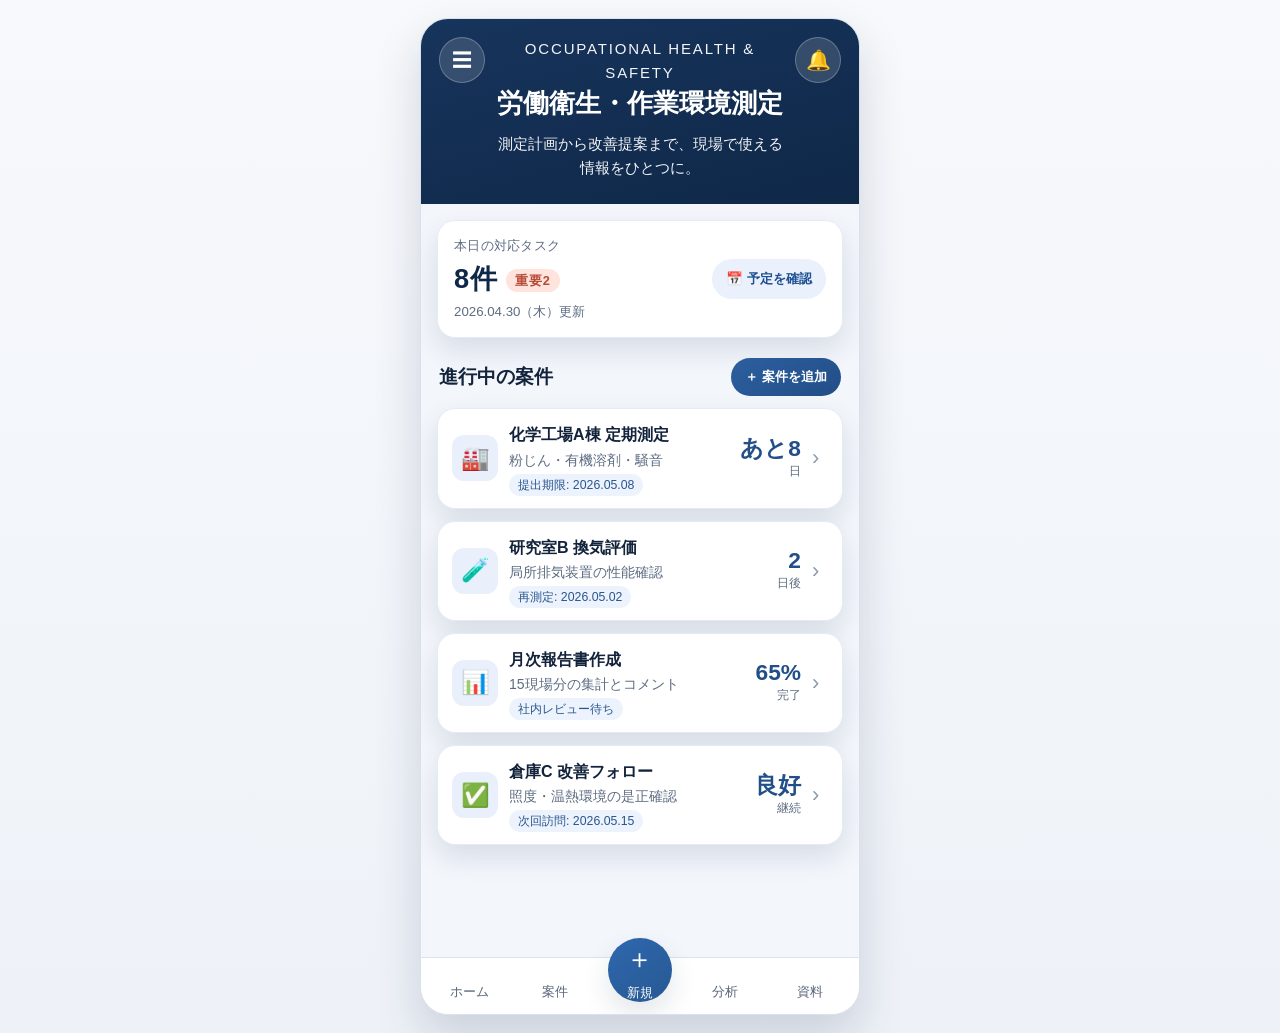
==== commit cb5812e6: "Improve homepage readability and professional visual design" ====
--- a/index.html
+++ b/index.html
@@ -3,7 +3,7 @@
   <head>
     <meta charset="UTF-8" />
     <meta name="viewport" content="width=device-width, initial-scale=1.0" />
-    <title>記念日カウント</title>
+    <title>労働衛生・作業環境測定サポート</title>
     <link rel="stylesheet" href="style.css" />
   </head>
   <body>
@@ -11,56 +11,81 @@
       <header class="top-hero">
         <button class="circle-btn" aria-label="メニュー">☰</button>
         <div class="hero-copy">
-          <h1>記念日カウント</h1>
-          <p>大切な日を、もっと特別に。</p>
+          <p class="eyebrow">Occupational Health & Safety</p>
+          <h1>労働衛生・作業環境測定</h1>
+          <p>測定計画から改善提案まで、現場で使える情報をひとつに。</p>
         </div>
-        <button class="circle-btn" aria-label="設定">⚙</button>
+        <button class="circle-btn" aria-label="通知">🔔</button>
       </header>
 
       <main class="content">
         <section class="today-card card">
           <div>
-            <p class="label">今日は</p>
-            <p class="today-date">2026.04.30 <span class="weekday">木</span></p>
+            <p class="label">本日の対応タスク</p>
+            <p class="today-date">8件 <span class="weekday">重要2</span></p>
+            <p class="muted-text">2026.04.30（木）更新</p>
           </div>
-          <button class="calendar-btn">🗓 カレンダー表示</button>
+          <button class="calendar-btn">📅 予定を確認</button>
         </section>
 
         <section class="list-head-row">
-          <h2>記念日一覧</h2>
-          <button class="add-btn">＋ 記念日を追加</button>
+          <h2>進行中の案件</h2>
+          <button class="add-btn">＋ 案件を追加</button>
         </section>
 
         <section class="anniversary-list">
           <article class="ann-card card">
-            <div class="icon">♡</div>
-            <div class="meta"><h3>付き合った日</h3><p>2025.03.02</p><span>ふたりの記念日</span></div>
-            <div class="days"><strong>424</strong><small>日</small></div><div class="arrow">›</div>
+            <div class="icon">🏭</div>
+            <div class="meta">
+              <h3>化学工場A棟 定期測定</h3>
+              <p>粉じん・有機溶剤・騒音</p>
+              <span>提出期限: 2026.05.08</span>
+            </div>
+            <div class="days"><strong>あと8</strong><small>日</small></div>
+            <div class="arrow">›</div>
           </article>
+
           <article class="ann-card card">
-            <div class="icon">💍</div>
-            <div class="meta"><h3>プロポーズ記念日</h3><p>2026.03.02</p><span>特別な日</span></div>
-            <div class="days"><strong>33</strong><small>日</small></div><div class="arrow">›</div>
+            <div class="icon">🧪</div>
+            <div class="meta">
+              <h3>研究室B 換気評価</h3>
+              <p>局所排気装置の性能確認</p>
+              <span>再測定: 2026.05.02</span>
+            </div>
+            <div class="days"><strong>2</strong><small>日後</small></div>
+            <div class="arrow">›</div>
           </article>
+
           <article class="ann-card card">
-            <div class="icon">✈</div>
-            <div class="meta"><h3>初めての旅行</h3><p>2025.08.05</p><span>思い出</span></div>
-            <div class="days"><strong>268</strong><small>日</small></div><div class="arrow">›</div>
+            <div class="icon">📊</div>
+            <div class="meta">
+              <h3>月次報告書作成</h3>
+              <p>15現場分の集計とコメント</p>
+              <span>社内レビュー待ち</span>
+            </div>
+            <div class="days"><strong>65%</strong><small>完了</small></div>
+            <div class="arrow">›</div>
           </article>
+
           <article class="ann-card card">
-            <div class="icon">★</div>
-            <div class="meta"><h3>出会って1000日</h3><p>2027.11.26</p><span>ふたりの記念日</span></div>
-            <div class="days"><strong>あと575</strong><small>日</small></div><div class="arrow">›</div>
+            <div class="icon">✅</div>
+            <div class="meta">
+              <h3>倉庫C 改善フォロー</h3>
+              <p>照度・温熱環境の是正確認</p>
+              <span>次回訪問: 2026.05.15</span>
+            </div>
+            <div class="days"><strong>良好</strong><small>継続</small></div>
+            <div class="arrow">›</div>
           </article>
         </section>
       </main>
 
       <nav class="bottom-nav">
         <button>ホーム</button>
-        <button>一覧</button>
-        <button class="center-add">＋<span>追加</span></button>
-        <button>統計</button>
-        <button>シェア</button>
+        <button>案件</button>
+        <button class="center-add">＋<span>新規</span></button>
+        <button>分析</button>
+        <button>資料</button>
       </nav>
     </div>
   </body>
--- a/style.css
+++ b/style.css
@@ -1,64 +1,293 @@
 :root {
-  --bg: #fff7fa;
+  --bg: #f3f6fb;
   --surface: #ffffff;
-  --line: #f1dce5;
-  --text: #23222b;
-  --muted: #746a74;
-  --pink: #f58cac;
-  --pink-strong: #ef6d95;
-  --shadow: 0 8px 24px rgba(128, 90, 108, 0.12);
-}
-* { box-sizing: border-box; }
+  --line: #dce3ee;
+  --text: #13233b;
+  --muted: #5d6c82;
+  --navy: #17345c;
+  --navy-strong: #0f2848;
+  --accent: #2f68af;
+  --shadow: 0 12px 28px rgba(15, 40, 72, 0.12);
+}
+
+* {
+  box-sizing: border-box;
+}
+
 body {
   margin: 0;
   font-family: "Hiragino Sans", "Yu Gothic", sans-serif;
-  background: #fff;
+  background: linear-gradient(180deg, #f7f9fc, #eef2f8);
   color: var(--text);
   display: flex;
   justify-content: center;
+  padding: 18px;
+}
+
+.phone-frame {
+  width: min(440px, 100%);
+  min-height: calc(100vh - 36px);
+  background: var(--bg);
+  border-radius: 28px;
+  overflow: hidden;
+  box-shadow: 0 22px 48px rgba(17, 34, 62, 0.16);
+  display: grid;
+  grid-template-rows: auto 1fr auto;
+  border: 1px solid #d9e1ed;
+}
+
+.top-hero {
+  background: linear-gradient(165deg, var(--navy), var(--navy-strong));
+  padding: 18px 18px 24px;
+  display: grid;
+  grid-template-columns: 46px 1fr 46px;
+  gap: 10px;
+  align-items: start;
+  color: #fff;
+}
+
+.circle-btn {
+  width: 46px;
+  height: 46px;
+  border-radius: 50%;
+  border: 1px solid rgba(255, 255, 255, 0.25);
+  background: rgba(255, 255, 255, 0.14);
+  color: #fff;
+  font-size: 20px;
+}
+
+.hero-copy {
+  text-align: center;
+}
+
+.eyebrow {
+  margin: 2px 0 10px;
+  font-size: 0.74rem;
+  letter-spacing: 0.12em;
+  text-transform: uppercase;
+  opacity: 0.84;
+}
+
+.hero-copy h1 {
+  margin: 0 0 10px;
+  font-size: clamp(1.32rem, 4vw, 1.6rem);
+  line-height: 1.45;
+}
+
+.hero-copy p {
+  margin: 0;
+  font-size: 0.94rem;
+  line-height: 1.6;
+  opacity: 0.95;
+}
+
+.content {
   padding: 16px;
-}
-.phone-frame {
-  width: min(390px, 100%);
-  aspect-ratio: 9/16;
-  background: var(--bg);
-  border-radius: 34px;
-  overflow: hidden;
-  box-shadow: 0 20px 40px rgba(0, 0, 0, 0.1);
-  display: grid;
-  grid-template-rows: auto 1fr auto;
-}
-.top-hero {
-  background: linear-gradient(180deg, #ffe8f1, #fdf5f8);
-  padding: 16px 18px 24px;
-  display: grid;
-  grid-template-columns: 52px 1fr 52px;
-  align-items: start;
-}
-.circle-btn { width: 52px; height: 52px; border-radius: 50%; border: 0; background: #fff; font-size: 24px; }
-.hero-copy { text-align: center; }
-.hero-copy h1 { margin: 6px 0 8px; font-size: 2rem; letter-spacing: 0.08em; }
-.hero-copy p { margin: 0; font-size: 1.2rem; color: var(--muted); }
-.content { padding: 16px; overflow: auto; }
-.card { background: var(--surface); border-radius: 22px; box-shadow: var(--shadow); border: 1px solid #f3ecf0; }
-.today-card { padding: 18px; display: flex; justify-content: space-between; align-items: center; }
-.label { margin: 0; font-size: 1.1rem; }
-.today-date { margin: 8px 0 0; font-size: 2rem; font-weight: 700; letter-spacing: 0.05em; }
-.weekday { font-size: 1rem; background: #f28db0; color: #fff; border-radius: 999px; padding: 5px 10px; }
-.calendar-btn { border: 0; background: #ffe4ee; color: #cc4c79; font-weight: 700; border-radius: 999px; padding: 12px 16px; }
-.list-head-row { margin: 18px 4px 12px; display:flex; justify-content:space-between; align-items:center; }
-.list-head-row h2{ margin:0; font-size:1.5rem;}
-.add-btn{border:0;border-radius:999px;padding:10px 16px;background:linear-gradient(145deg,var(--pink),var(--pink-strong));color:#fff;font-weight:700;}
-.anniversary-list{display:grid;gap:12px;padding-bottom:92px;}
-.ann-card{display:grid;grid-template-columns:52px 1fr auto 20px;gap:12px;align-items:center;padding:14px;}
-.icon{width:52px;height:52px;border-radius:50%;background:#ffe8f0;display:grid;place-items:center;font-size:24px;}
-.meta h3{margin:0;font-size:1.35rem;}
-.meta p{margin:3px 0;color:var(--muted);}
-.meta span{font-size:.82rem;background:#fbe9f1;color:#c75f88;border-radius:999px;padding:4px 10px;}
-.days strong{font-size:2.1rem;color:#e56d95;line-height:1;}
-.days small{font-size:1.1rem;color:#5f5760;}
-.arrow{font-size:32px;color:#b6abb3;}
-.bottom-nav{background:#fff;border-top:1px solid var(--line);padding:10px 8px 12px;display:grid;grid-template-columns:repeat(5,1fr);align-items:end;gap:4px;}
-.bottom-nav button{border:0;background:none;color:#777;font-size:.95rem;display:grid;place-items:center;gap:4px;}
-.center-add{width:68px;height:68px;margin:-34px auto 0;border-radius:50%!important;background:linear-gradient(155deg,var(--pink),var(--pink-strong))!important;color:#fff!important;font-size:2rem!important;box-shadow:var(--shadow);}
-.center-add span{font-size:1rem;line-height:1;}
+  overflow: auto;
+}
+
+.card {
+  background: var(--surface);
+  border-radius: 18px;
+  box-shadow: var(--shadow);
+  border: 1px solid #e5ebf3;
+}
+
+.today-card {
+  padding: 16px;
+  display: flex;
+  justify-content: space-between;
+  align-items: center;
+  gap: 14px;
+}
+
+.label {
+  margin: 0;
+  font-size: 0.84rem;
+  color: var(--muted);
+  letter-spacing: 0.02em;
+}
+
+.today-date {
+  margin: 6px 0;
+  font-size: 1.7rem;
+  font-weight: 700;
+  letter-spacing: 0.03em;
+  color: var(--navy-strong);
+}
+
+.weekday {
+  font-size: 0.8rem;
+  background: #ffe3dd;
+  color: #b54a35;
+  border-radius: 999px;
+  padding: 4px 9px;
+  vertical-align: middle;
+}
+
+.muted-text {
+  margin: 0;
+  font-size: 0.83rem;
+  color: var(--muted);
+}
+
+.calendar-btn {
+  border: 0;
+  background: #eaf1fc;
+  color: #1d4f91;
+  font-weight: 700;
+  border-radius: 999px;
+  padding: 11px 14px;
+  white-space: nowrap;
+}
+
+.list-head-row {
+  margin: 20px 2px 12px;
+  display: flex;
+  justify-content: space-between;
+  align-items: center;
+  gap: 8px;
+}
+
+.list-head-row h2 {
+  margin: 0;
+  font-size: 1.18rem;
+}
+
+.add-btn {
+  border: 0;
+  border-radius: 999px;
+  padding: 10px 14px;
+  background: linear-gradient(145deg, #2c5f9f, #224e87);
+  color: #fff;
+  font-weight: 700;
+}
+
+.anniversary-list {
+  display: grid;
+  gap: 12px;
+  padding-bottom: 96px;
+}
+
+.ann-card {
+  display: grid;
+  grid-template-columns: 46px 1fr auto 16px;
+  gap: 11px;
+  align-items: center;
+  padding: 14px;
+}
+
+.icon {
+  width: 46px;
+  height: 46px;
+  border-radius: 12px;
+  background: #e9f0fb;
+  color: #214b82;
+  display: grid;
+  place-items: center;
+  font-size: 23px;
+}
+
+.meta h3 {
+  margin: 0;
+  font-size: 1rem;
+  line-height: 1.45;
+}
+
+.meta p {
+  margin: 4px 0 5px;
+  color: var(--muted);
+  font-size: 0.88rem;
+}
+
+.meta span {
+  font-size: 0.77rem;
+  background: #edf3fc;
+  color: #29558f;
+  border-radius: 999px;
+  padding: 4px 9px;
+}
+
+.days {
+  text-align: right;
+}
+
+.days strong {
+  font-size: 1.42rem;
+  color: #224f88;
+  line-height: 1;
+}
+
+.days small {
+  display: block;
+  margin-top: 3px;
+  font-size: 0.76rem;
+  color: #5c6b80;
+}
+
+.arrow {
+  font-size: 22px;
+  color: #8c9bb0;
+}
+
+.bottom-nav {
+  background: #fff;
+  border-top: 1px solid var(--line);
+  padding: 10px 8px 12px;
+  display: grid;
+  grid-template-columns: repeat(5, 1fr);
+  align-items: end;
+  gap: 4px;
+}
+
+.bottom-nav button {
+  border: 0;
+  background: none;
+  color: #586579;
+  font-size: 0.81rem;
+  display: grid;
+  place-items: center;
+  gap: 4px;
+}
+
+.center-add {
+  width: 64px;
+  height: 64px;
+  margin: -30px auto 0;
+  border-radius: 50% !important;
+  background: linear-gradient(145deg, var(--accent), #275892) !important;
+  color: #fff !important;
+  font-size: 1.7rem !important;
+  box-shadow: var(--shadow);
+}
+
+.center-add span {
+  font-size: 0.82rem;
+  line-height: 1;
+}
+
+@media (max-width: 420px) {
+  body {
+    padding: 0;
+  }
+
+  .phone-frame {
+    border-radius: 0;
+    min-height: 100vh;
+    border: 0;
+  }
+
+  .top-hero {
+    border-radius: 0 0 18px 18px;
+  }
+
+  .today-card {
+    flex-direction: column;
+    align-items: flex-start;
+  }
+
+  .calendar-btn {
+    width: 100%;
+    text-align: center;
+  }
+}
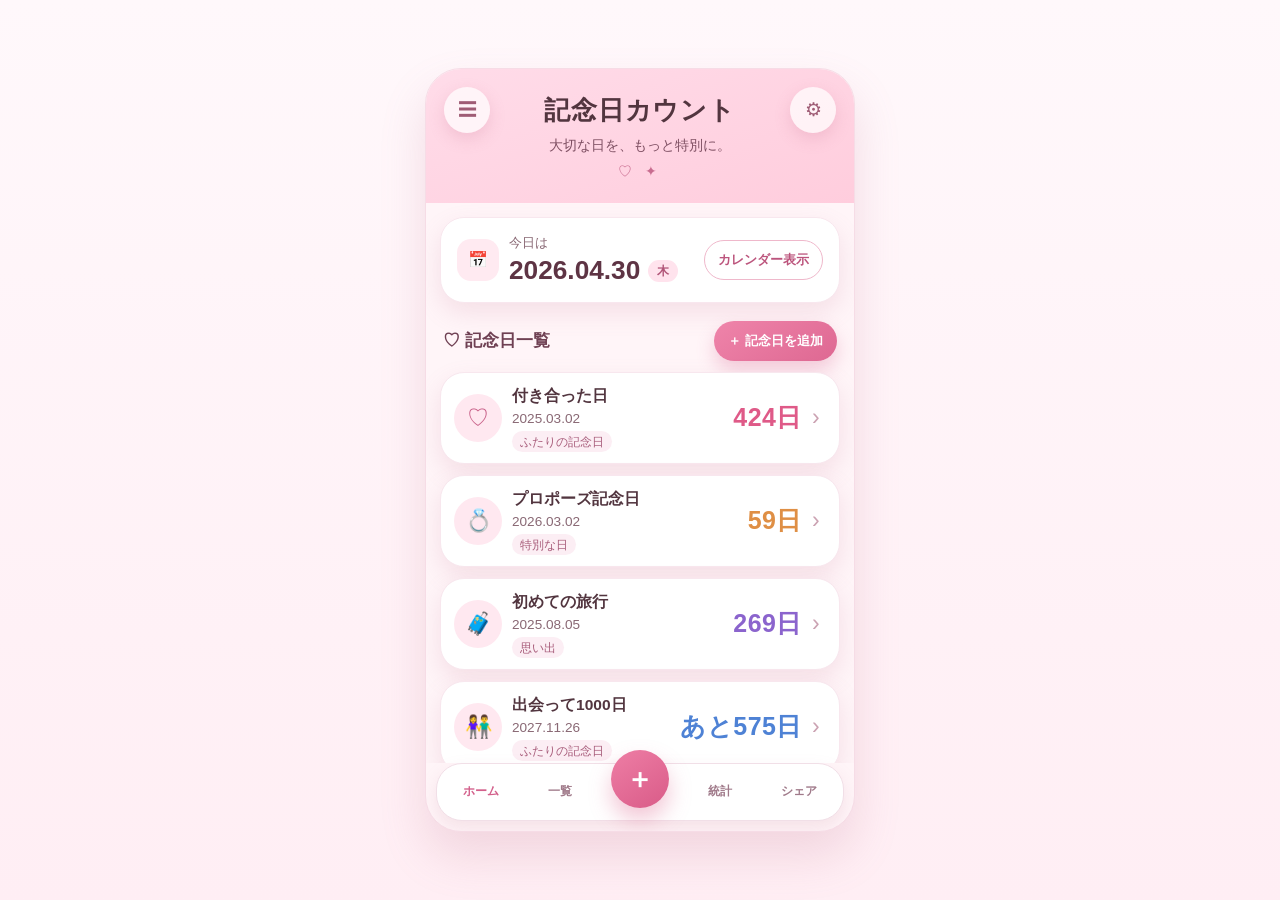
==== commit cfeef2d9: "Create premium anniversary counter mobile UI mockup" ====
--- a/index.html
+++ b/index.html
@@ -3,7 +3,7 @@
   <head>
     <meta charset="UTF-8" />
     <meta name="viewport" content="width=device-width, initial-scale=1.0" />
-    <title>労働衛生・作業環境測定サポート</title>
+    <title>記念日カウント</title>
     <link rel="stylesheet" href="style.css" />
   </head>
   <body>
@@ -11,81 +11,83 @@
       <header class="top-hero">
         <button class="circle-btn" aria-label="メニュー">☰</button>
         <div class="hero-copy">
-          <p class="eyebrow">Occupational Health & Safety</p>
-          <h1>労働衛生・作業環境測定</h1>
-          <p>測定計画から改善提案まで、現場で使える情報をひとつに。</p>
+          <h1>記念日カウント</h1>
+          <p>大切な日を、もっと特別に。</p>
+          <div class="sparkles" aria-hidden="true">♡ ✦</div>
         </div>
-        <button class="circle-btn" aria-label="通知">🔔</button>
+        <button class="circle-btn" aria-label="設定">⚙</button>
       </header>
 
       <main class="content">
         <section class="today-card card">
-          <div>
-            <p class="label">本日の対応タスク</p>
-            <p class="today-date">8件 <span class="weekday">重要2</span></p>
-            <p class="muted-text">2026.04.30（木）更新</p>
+          <div class="today-main">
+            <div class="today-icon">📅</div>
+            <div>
+              <p class="label">今日は</p>
+              <p class="today-date">2026.04.30 <span class="weekday">木</span></p>
+            </div>
           </div>
-          <button class="calendar-btn">📅 予定を確認</button>
+          <button class="calendar-btn">カレンダー表示</button>
         </section>
 
         <section class="list-head-row">
-          <h2>進行中の案件</h2>
-          <button class="add-btn">＋ 案件を追加</button>
+          <h2>♡ 記念日一覧</h2>
+          <button class="add-btn">＋ 記念日を追加</button>
         </section>
 
         <section class="anniversary-list">
           <article class="ann-card card">
-            <div class="icon">🏭</div>
+            <div class="icon">♡</div>
             <div class="meta">
-              <h3>化学工場A棟 定期測定</h3>
-              <p>粉じん・有機溶剤・騒音</p>
-              <span>提出期限: 2026.05.08</span>
+              <h3>付き合った日</h3>
+              <p>2025.03.02</p>
+              <span>ふたりの記念日</span>
             </div>
-            <div class="days"><strong>あと8</strong><small>日</small></div>
+            <div class="days pink"><strong>424日</strong></div>
             <div class="arrow">›</div>
           </article>
 
           <article class="ann-card card">
-            <div class="icon">🧪</div>
+            <div class="icon">💍</div>
             <div class="meta">
-              <h3>研究室B 換気評価</h3>
-              <p>局所排気装置の性能確認</p>
-              <span>再測定: 2026.05.02</span>
+              <h3>プロポーズ記念日</h3>
+              <p>2026.03.02</p>
+              <span>特別な日</span>
             </div>
-            <div class="days"><strong>2</strong><small>日後</small></div>
+            <div class="days orange"><strong>59日</strong></div>
             <div class="arrow">›</div>
           </article>
 
           <article class="ann-card card">
-            <div class="icon">📊</div>
+            <div class="icon">🧳</div>
             <div class="meta">
-              <h3>月次報告書作成</h3>
-              <p>15現場分の集計とコメント</p>
-              <span>社内レビュー待ち</span>
+              <h3>初めての旅行</h3>
+              <p>2025.08.05</p>
+              <span>思い出</span>
             </div>
-            <div class="days"><strong>65%</strong><small>完了</small></div>
+            <div class="days purple"><strong>269日</strong></div>
             <div class="arrow">›</div>
           </article>
 
           <article class="ann-card card">
-            <div class="icon">✅</div>
+            <div class="icon">👫</div>
             <div class="meta">
-              <h3>倉庫C 改善フォロー</h3>
-              <p>照度・温熱環境の是正確認</p>
-              <span>次回訪問: 2026.05.15</span>
+              <h3>出会って1000日</h3>
+              <p>2027.11.26</p>
+              <span>ふたりの記念日</span>
             </div>
-            <div class="days"><strong>良好</strong><small>継続</small></div>
+            <div class="days blue"><strong>あと575日</strong></div>
             <div class="arrow">›</div>
           </article>
         </section>
       </main>
 
       <nav class="bottom-nav">
-        <button>ホーム</button>
-        <button>案件</button>
-        <button class="center-add">＋<span>新規</span></button>
-        <button>分析</button>
-        <button>資料</button>
+        <button class="active">ホーム</button>
+        <button>一覧</button>
+        <button class="center-add">＋</button>
+        <button>統計</button>
+        <button>シェア</button>
       </nav>
     </div>
   </body>
--- a/style.css
+++ b/style.css
@@ -1,293 +1,119 @@
 :root {
-  --bg: #f3f6fb;
+  --bg: #fff5f8;
   --surface: #ffffff;
-  --line: #dce3ee;
-  --text: #13233b;
-  --muted: #5d6c82;
-  --navy: #17345c;
-  --navy-strong: #0f2848;
-  --accent: #2f68af;
-  --shadow: 0 12px 28px rgba(15, 40, 72, 0.12);
+  --line: #f2dbe3;
+  --text: #52353f;
+  --muted: #896874;
+  --pink: #ee7ea5;
+  --pink-deep: #d95b88;
+  --shadow: 0 10px 24px rgba(191, 113, 142, 0.16);
 }
 
-* {
-  box-sizing: border-box;
-}
+* { box-sizing: border-box; }
 
 body {
   margin: 0;
-  font-family: "Hiragino Sans", "Yu Gothic", sans-serif;
-  background: linear-gradient(180deg, #f7f9fc, #eef2f8);
+  font-family: -apple-system, BlinkMacSystemFont, "Hiragino Sans", "Yu Gothic", sans-serif;
+  background: linear-gradient(180deg, #fff8fb 0%, #ffeef4 100%);
   color: var(--text);
-  display: flex;
-  justify-content: center;
-  padding: 18px;
+  display: grid;
+  place-items: center;
+  min-height: 100vh;
+  padding: 20px;
 }
 
 .phone-frame {
-  width: min(440px, 100%);
-  min-height: calc(100vh - 36px);
+  width: min(430px, 100%);
+  aspect-ratio: 9 / 16;
   background: var(--bg);
-  border-radius: 28px;
+  border-radius: 36px;
+  border: 1px solid #f6dce6;
   overflow: hidden;
-  box-shadow: 0 22px 48px rgba(17, 34, 62, 0.16);
+  box-shadow: 0 24px 46px rgba(191, 113, 142, 0.2);
   display: grid;
   grid-template-rows: auto 1fr auto;
-  border: 1px solid #d9e1ed;
 }
 
 .top-hero {
-  background: linear-gradient(165deg, var(--navy), var(--navy-strong));
-  padding: 18px 18px 24px;
+  background: linear-gradient(160deg, #ffdce9 0%, #ffcddd 100%);
+  padding: 18px 18px 22px;
   display: grid;
   grid-template-columns: 46px 1fr 46px;
-  gap: 10px;
+  gap: 12px;
   align-items: start;
-  color: #fff;
 }
+.circle-btn {
+  width: 46px; height: 46px; border-radius: 50%; border: 0;
+  background: rgba(255,255,255,0.72); color: #9f5c75; font-size: 19px;
+  box-shadow: 0 6px 16px rgba(201, 115, 147, 0.24);
+}
+.hero-copy { text-align: center; padding-top: 2px; }
+.hero-copy h1 { margin: 4px 0 8px; font-size: 1.6rem; letter-spacing: 0.03em; }
+.hero-copy p { margin: 0; color: #7f5063; font-size: 0.9rem; }
+.sparkles { margin-top: 8px; color: #c86c8f; letter-spacing: 0.35em; font-size: 0.85rem; }
 
-.circle-btn {
-  width: 46px;
-  height: 46px;
-  border-radius: 50%;
-  border: 1px solid rgba(255, 255, 255, 0.25);
-  background: rgba(255, 255, 255, 0.14);
-  color: #fff;
-  font-size: 20px;
-}
-
-.hero-copy {
-  text-align: center;
-}
-
-.eyebrow {
-  margin: 2px 0 10px;
-  font-size: 0.74rem;
-  letter-spacing: 0.12em;
-  text-transform: uppercase;
-  opacity: 0.84;
-}
-
-.hero-copy h1 {
-  margin: 0 0 10px;
-  font-size: clamp(1.32rem, 4vw, 1.6rem);
-  line-height: 1.45;
-}
-
-.hero-copy p {
-  margin: 0;
-  font-size: 0.94rem;
-  line-height: 1.6;
-  opacity: 0.95;
-}
-
-.content {
-  padding: 16px;
-  overflow: auto;
-}
-
-.card {
-  background: var(--surface);
-  border-radius: 18px;
-  box-shadow: var(--shadow);
-  border: 1px solid #e5ebf3;
-}
+.content { padding: 14px 14px 6px; overflow: auto; }
+.card { background: var(--surface); border-radius: 24px; box-shadow: var(--shadow); border: 1px solid #f8e7ee; }
 
 .today-card {
   padding: 16px;
-  display: flex;
-  justify-content: space-between;
-  align-items: center;
-  gap: 14px;
+  display: flex; justify-content: space-between; align-items: center; gap: 14px;
+}
+.today-main { display: flex; align-items: center; gap: 10px; }
+.today-icon {
+  width: 42px; height: 42px; border-radius: 14px; display: grid; place-items: center;
+  background: #ffeaf1; color: #ce638b;
+}
+.label { margin: 0; font-size: 0.84rem; color: var(--muted); }
+.today-date { margin: 3px 0 0; font-size: 1.64rem; font-weight: 700; color: #5e3444; }
+.weekday { font-size: 0.75rem; background: #ffe3ed; color: #b15578; border-radius: 999px; padding: 4px 9px; vertical-align: middle; }
+.calendar-btn {
+  border: 1px solid #efb8cb; background: #fff; color: #bc557d; border-radius: 999px;
+  padding: 10px 13px; font-weight: 700; white-space: nowrap;
 }
 
-.label {
-  margin: 0;
-  font-size: 0.84rem;
-  color: var(--muted);
-  letter-spacing: 0.02em;
+.list-head-row { margin: 18px 3px 11px; display: flex; justify-content: space-between; align-items: center; }
+.list-head-row h2 { margin: 0; font-size: 1.05rem; color: #6f4053; }
+.add-btn {
+  border: 0; border-radius: 999px; background: linear-gradient(145deg, #ef84aa, #de6892);
+  color: #fff; font-weight: 700; padding: 11px 14px; box-shadow: 0 9px 18px rgba(214, 104, 146, 0.3);
 }
 
-.today-date {
-  margin: 6px 0;
-  font-size: 1.7rem;
-  font-weight: 700;
-  letter-spacing: 0.03em;
-  color: var(--navy-strong);
+.anniversary-list { display: grid; gap: 11px; padding-bottom: 80px; }
+.ann-card { display: grid; grid-template-columns: 48px 1fr auto 14px; gap: 10px; align-items: center; padding: 13px; }
+.icon {
+  width: 48px; height: 48px; border-radius: 50%; background: #ffe8f0; color: #c86088;
+  display: grid; place-items: center; font-size: 22px;
 }
-
-.weekday {
-  font-size: 0.8rem;
-  background: #ffe3dd;
-  color: #b54a35;
-  border-radius: 999px;
-  padding: 4px 9px;
-  vertical-align: middle;
-}
-
-.muted-text {
-  margin: 0;
-  font-size: 0.83rem;
-  color: var(--muted);
-}
-
-.calendar-btn {
-  border: 0;
-  background: #eaf1fc;
-  color: #1d4f91;
-  font-weight: 700;
-  border-radius: 999px;
-  padding: 11px 14px;
-  white-space: nowrap;
-}
-
-.list-head-row {
-  margin: 20px 2px 12px;
-  display: flex;
-  justify-content: space-between;
-  align-items: center;
-  gap: 8px;
-}
-
-.list-head-row h2 {
-  margin: 0;
-  font-size: 1.18rem;
-}
-
-.add-btn {
-  border: 0;
-  border-radius: 999px;
-  padding: 10px 14px;
-  background: linear-gradient(145deg, #2c5f9f, #224e87);
-  color: #fff;
-  font-weight: 700;
-}
-
-.anniversary-list {
-  display: grid;
-  gap: 12px;
-  padding-bottom: 96px;
-}
-
-.ann-card {
-  display: grid;
-  grid-template-columns: 46px 1fr auto 16px;
-  gap: 11px;
-  align-items: center;
-  padding: 14px;
-}
-
-.icon {
-  width: 46px;
-  height: 46px;
-  border-radius: 12px;
-  background: #e9f0fb;
-  color: #214b82;
-  display: grid;
-  place-items: center;
-  font-size: 23px;
-}
-
-.meta h3 {
-  margin: 0;
-  font-size: 1rem;
-  line-height: 1.45;
-}
-
-.meta p {
-  margin: 4px 0 5px;
-  color: var(--muted);
-  font-size: 0.88rem;
-}
-
-.meta span {
-  font-size: 0.77rem;
-  background: #edf3fc;
-  color: #29558f;
-  border-radius: 999px;
-  padding: 4px 9px;
-}
-
-.days {
-  text-align: right;
-}
-
-.days strong {
-  font-size: 1.42rem;
-  color: #224f88;
-  line-height: 1;
-}
-
-.days small {
-  display: block;
-  margin-top: 3px;
-  font-size: 0.76rem;
-  color: #5c6b80;
-}
-
-.arrow {
-  font-size: 22px;
-  color: #8c9bb0;
-}
+.meta h3 { margin: 0; font-size: 0.97rem; }
+.meta p { margin: 4px 0 6px; color: var(--muted); font-size: 0.85rem; }
+.meta span { font-size: 0.73rem; background: #fceef4; color: #a85d7b; border-radius: 999px; padding: 4px 8px; }
+.days strong { font-size: 1.56rem; line-height: 1; letter-spacing: 0.02em; }
+.pink strong { color: #df5a88; }
+.orange strong { color: #df8f45; }
+.purple strong { color: #8b64cd; }
+.blue strong { color: #4e82d5; }
+.arrow { color: #cba2b2; font-size: 23px; }
 
 .bottom-nav {
+  margin: 0 10px 10px;
   background: #fff;
-  border-top: 1px solid var(--line);
-  padding: 10px 8px 12px;
+  border: 1px solid #f1dfe7;
+  border-radius: 26px;
+  box-shadow: 0 8px 18px rgba(193, 125, 152, 0.16);
+  padding: 10px 6px 12px;
   display: grid;
   grid-template-columns: repeat(5, 1fr);
-  align-items: end;
   gap: 4px;
 }
-
 .bottom-nav button {
-  border: 0;
-  background: none;
-  color: #586579;
-  font-size: 0.81rem;
-  display: grid;
-  place-items: center;
-  gap: 4px;
+  border: 0; background: none; color: #a07a8a; font-size: 0.76rem; font-weight: 600;
 }
-
+.bottom-nav .active { color: #d3608b; }
 .center-add {
-  width: 64px;
-  height: 64px;
-  margin: -30px auto 0;
-  border-radius: 50% !important;
-  background: linear-gradient(145deg, var(--accent), #275892) !important;
-  color: #fff !important;
-  font-size: 1.7rem !important;
-  box-shadow: var(--shadow);
+  width: 58px; height: 58px; border-radius: 50% !important;
+  margin: -24px auto 0;
+  font-size: 1.7rem !important; color: #fff !important;
+  background: linear-gradient(145deg, var(--pink), var(--pink-deep)) !important;
+  box-shadow: 0 12px 22px rgba(217, 91, 136, 0.35);
 }
-
-.center-add span {
-  font-size: 0.82rem;
-  line-height: 1;
-}
-
-@media (max-width: 420px) {
-  body {
-    padding: 0;
-  }
-
-  .phone-frame {
-    border-radius: 0;
-    min-height: 100vh;
-    border: 0;
-  }
-
-  .top-hero {
-    border-radius: 0 0 18px 18px;
-  }
-
-  .today-card {
-    flex-direction: column;
-    align-items: flex-start;
-  }
-
-  .calendar-btn {
-    width: 100%;
-    text-align: center;
-  }
-}
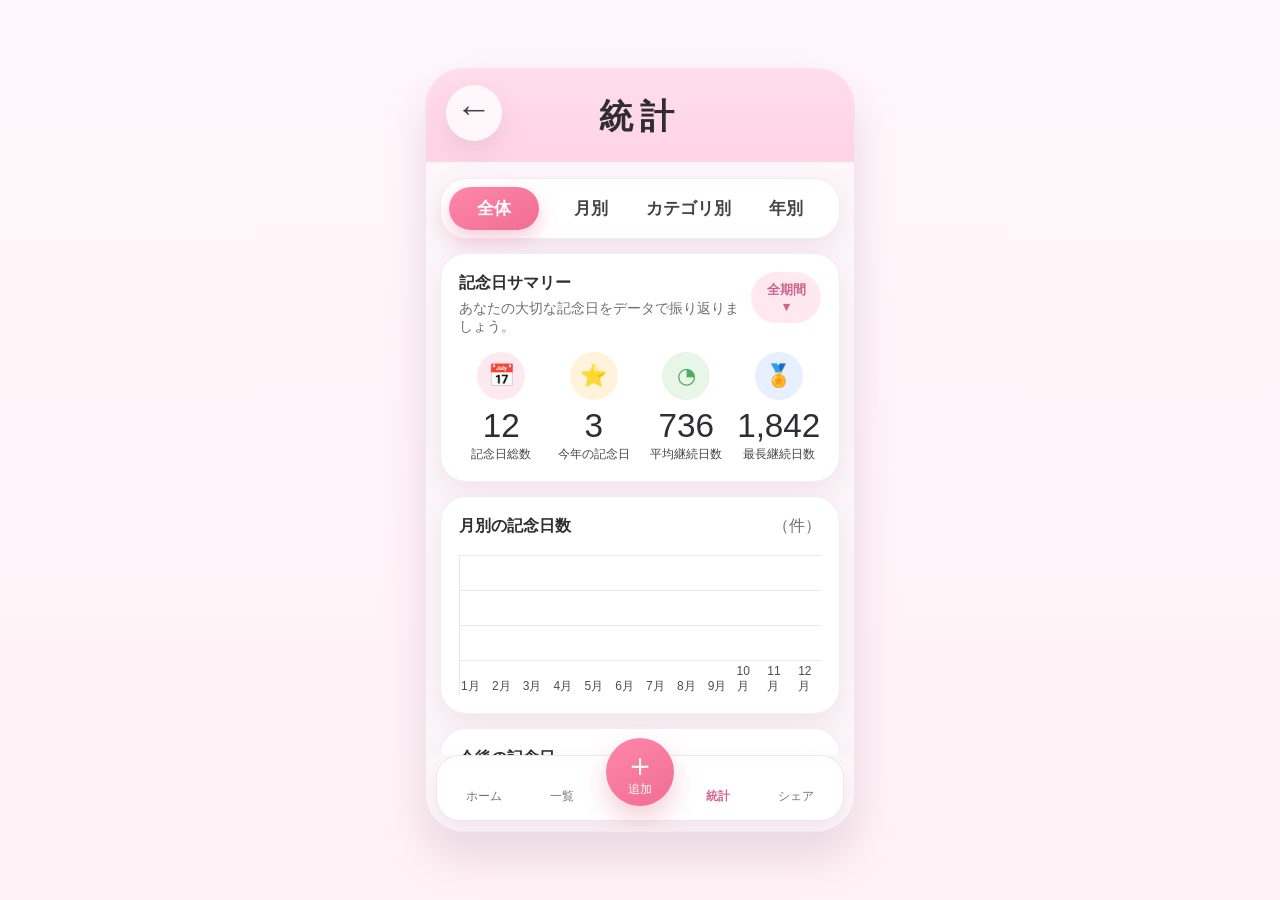
==== commit 87c74e4e: "Create refined mobile statistics mockup screen" ====
--- a/index.html
+++ b/index.html
@@ -3,90 +3,121 @@
   <head>
     <meta charset="UTF-8" />
     <meta name="viewport" content="width=device-width, initial-scale=1.0" />
-    <title>記念日カウント</title>
+    <title>記念日カウント | 統計</title>
     <link rel="stylesheet" href="style.css" />
   </head>
   <body>
     <div class="phone-frame">
-      <header class="top-hero">
-        <button class="circle-btn" aria-label="メニュー">☰</button>
-        <div class="hero-copy">
-          <h1>記念日カウント</h1>
-          <p>大切な日を、もっと特別に。</p>
-          <div class="sparkles" aria-hidden="true">♡ ✦</div>
-        </div>
-        <button class="circle-btn" aria-label="設定">⚙</button>
+      <header class="top-header">
+        <button class="back-btn" aria-label="戻る">←</button>
+        <h1>統計</h1>
       </header>
 
       <main class="content">
-        <section class="today-card card">
-          <div class="today-main">
-            <div class="today-icon">📅</div>
+        <section class="tabs card-shell">
+          <button class="tab active">全体</button>
+          <button class="tab">月別</button>
+          <button class="tab">カテゴリ別</button>
+          <button class="tab">年別</button>
+        </section>
+
+        <section class="card summary-card">
+          <div class="card-head-row">
             <div>
-              <p class="label">今日は</p>
-              <p class="today-date">2026.04.30 <span class="weekday">木</span></p>
+              <h2>記念日サマリー</h2>
+              <p>あなたの大切な記念日をデータで振り返りましょう。</p>
+            </div>
+            <button class="filter-btn">全期間 ▾</button>
+          </div>
+
+          <div class="stats-grid">
+            <article class="stat">
+              <div class="stat-icon pink">📅</div>
+              <strong>12</strong>
+              <span>記念日総数</span>
+            </article>
+            <article class="stat">
+              <div class="stat-icon gold">⭐</div>
+              <strong>3</strong>
+              <span>今年の記念日</span>
+            </article>
+            <article class="stat">
+              <div class="stat-icon green">◔</div>
+              <strong>736</strong>
+              <span>平均継続日数</span>
+            </article>
+            <article class="stat">
+              <div class="stat-icon blue">🏅</div>
+              <strong>1,842</strong>
+              <span>最長継続日数</span>
+            </article>
+          </div>
+        </section>
+
+        <section class="card graph-card">
+          <div class="section-head">
+            <h2>月別の記念日数</h2>
+            <span>（件）</span>
+          </div>
+          <div class="bar-chart" aria-label="1月から12月の月別棒グラフ">
+            <div class="grid-lines"></div>
+            <div class="bars">
+              <div class="bar" style="--h:34%"><span>1月</span></div>
+              <div class="bar" style="--h:0%"><span>2月</span></div>
+              <div class="bar" style="--h:66%"><span>3月</span></div>
+              <div class="bar" style="--h:34%"><span>4月</span></div>
+              <div class="bar" style="--h:0%"><span>5月</span></div>
+              <div class="bar" style="--h:34%"><span>6月</span></div>
+              <div class="bar" style="--h:0%"><span>7月</span></div>
+              <div class="bar" style="--h:66%"><span>8月</span></div>
+              <div class="bar" style="--h:34%"><span>9月</span></div>
+              <div class="bar" style="--h:34%"><span>10月</span></div>
+              <div class="bar" style="--h:66%"><span>11月</span></div>
+              <div class="bar" style="--h:34%"><span>12月</span></div>
             </div>
           </div>
-          <button class="calendar-btn">カレンダー表示</button>
         </section>
 
-        <section class="list-head-row">
-          <h2>♡ 記念日一覧</h2>
-          <button class="add-btn">＋ 記念日を追加</button>
-        </section>
-
-        <section class="anniversary-list">
-          <article class="ann-card card">
-            <div class="icon">♡</div>
-            <div class="meta">
-              <h3>付き合った日</h3>
-              <p>2025.03.02</p>
-              <span>ふたりの記念日</span>
-            </div>
-            <div class="days pink"><strong>424日</strong></div>
-            <div class="arrow">›</div>
-          </article>
-
-          <article class="ann-card card">
-            <div class="icon">💍</div>
-            <div class="meta">
-              <h3>プロポーズ記念日</h3>
-              <p>2026.03.02</p>
-              <span>特別な日</span>
-            </div>
-            <div class="days orange"><strong>59日</strong></div>
-            <div class="arrow">›</div>
-          </article>
-
-          <article class="ann-card card">
-            <div class="icon">🧳</div>
-            <div class="meta">
-              <h3>初めての旅行</h3>
-              <p>2025.08.05</p>
-              <span>思い出</span>
-            </div>
-            <div class="days purple"><strong>269日</strong></div>
-            <div class="arrow">›</div>
-          </article>
-
-          <article class="ann-card card">
-            <div class="icon">👫</div>
-            <div class="meta">
-              <h3>出会って1000日</h3>
-              <p>2027.11.26</p>
-              <span>ふたりの記念日</span>
-            </div>
-            <div class="days blue"><strong>あと575日</strong></div>
-            <div class="arrow">›</div>
-          </article>
+        <section class="card upcoming-card">
+          <h2>今後の記念日</h2>
+          <div class="upcoming-list">
+            <article class="upcoming-item">
+              <div class="item-icon yellow">💍</div>
+              <div class="item-body">
+                <p class="date">2026.06.15（月）</p>
+                <p class="title">プロポーズ記念日</p>
+              </div>
+              <p class="countdown orange">あと 46 日</p>
+              <span class="chevron">›</span>
+            </article>
+            <article class="upcoming-item">
+              <div class="item-icon purple">🧳</div>
+              <div class="item-body">
+                <p class="date">2026.07.20（月）</p>
+                <p class="title">旅行の記念日</p>
+              </div>
+              <p class="countdown violet">あと 81 日</p>
+              <span class="chevron">›</span>
+            </article>
+            <article class="upcoming-item">
+              <div class="item-icon pink">💞</div>
+              <div class="item-body">
+                <p class="date">2026.09.02（水）</p>
+                <p class="title">付き合って2年記念日</p>
+              </div>
+              <p class="countdown rose">あと 125 日</p>
+              <span class="chevron">›</span>
+            </article>
+          </div>
+          <a href="#" class="more-link">もっと見る</a>
         </section>
       </main>
 
       <nav class="bottom-nav">
-        <button class="active">ホーム</button>
+        <button>ホーム</button>
         <button>一覧</button>
-        <button class="center-add">＋</button>
-        <button>統計</button>
+        <button class="center-add">＋<span>追加</span></button>
+        <button class="active">統計</button>
         <button>シェア</button>
       </nav>
     </div>
--- a/style.css
+++ b/style.css
@@ -1,119 +1,201 @@
 :root {
-  --bg: #fff5f8;
+  --bg: #fdf7fa;
   --surface: #ffffff;
-  --line: #f2dbe3;
-  --text: #52353f;
-  --muted: #896874;
-  --pink: #ee7ea5;
-  --pink-deep: #d95b88;
-  --shadow: 0 10px 24px rgba(191, 113, 142, 0.16);
+  --line: #f1e7ec;
+  --text: #2f2d33;
+  --muted: #736b75;
+  --pink: #ff88aa;
+  --pink-deep: #f06d93;
+  --shadow: 0 10px 28px rgba(155, 92, 119, 0.12);
 }
 
 * { box-sizing: border-box; }
 
 body {
   margin: 0;
+  min-height: 100vh;
+  display: grid;
+  place-items: center;
+  padding: 20px;
   font-family: -apple-system, BlinkMacSystemFont, "Hiragino Sans", "Yu Gothic", sans-serif;
-  background: linear-gradient(180deg, #fff8fb 0%, #ffeef4 100%);
   color: var(--text);
-  display: grid;
-  place-items: center;
-  min-height: 100vh;
-  padding: 20px;
+  background: linear-gradient(180deg, #fff7fb 0%, #fff2f7 100%);
 }
 
 .phone-frame {
   width: min(430px, 100%);
   aspect-ratio: 9 / 16;
+  border-radius: 38px;
+  border: 1px solid #f5e6ed;
+  overflow: hidden;
   background: var(--bg);
-  border-radius: 36px;
-  border: 1px solid #f6dce6;
-  overflow: hidden;
-  box-shadow: 0 24px 46px rgba(191, 113, 142, 0.2);
+  box-shadow: 0 24px 44px rgba(140, 87, 110, 0.18);
   display: grid;
   grid-template-rows: auto 1fr auto;
 }
 
-.top-hero {
-  background: linear-gradient(160deg, #ffdce9 0%, #ffcddd 100%);
-  padding: 18px 18px 22px;
-  display: grid;
-  grid-template-columns: 46px 1fr 46px;
+.top-header {
+  background: linear-gradient(180deg, #ffddeb 0%, #ffd4e4 100%);
+  padding: 18px 20px 22px;
+  position: relative;
+  text-align: center;
+}
+.top-header h1 { margin: 8px 0 0; font-size: 2.1rem; letter-spacing: 0.2em; }
+.back-btn {
+  position: absolute; left: 20px; top: 16px;
+  width: 56px; height: 56px; border-radius: 50%; border: 0;
+  background: rgba(255,255,255,0.8); color: #46424a;
+  font-size: 36px; line-height: 1; padding-bottom: 8px;
+  box-shadow: 0 10px 24px rgba(183, 131, 152, 0.2);
+}
+
+.content { overflow: auto; padding: 16px 14px 90px; display: grid; gap: 14px; }
+
+.card-shell, .card {
+  background: var(--surface);
+  border: 1px solid #f5ecf1;
+  border-radius: 26px;
+  box-shadow: var(--shadow);
+}
+
+.tabs {
+  padding: 8px;
+  display: grid;
+  grid-template-columns: repeat(4, 1fr);
+  gap: 8px;
+}
+.tab {
+  border: 0; background: none; border-radius: 999px;
+  font-size: 1.05rem; padding: 10px 0; color: #44414a; font-weight: 700;
+}
+.tab.active {
+  background: linear-gradient(150deg, var(--pink), var(--pink-deep));
+  color: #fff;
+  box-shadow: 0 8px 18px rgba(236, 113, 151, 0.35);
+}
+
+.card { padding: 18px; }
+.card h2 { margin: 0; font-size: 1.02rem; }
+.card p { margin: 0; }
+
+.card-head-row { display: flex; justify-content: space-between; align-items: flex-start; gap: 10px; }
+.card-head-row p { margin-top: 6px; color: var(--muted); font-size: 0.87rem; }
+.filter-btn {
+  border: 0; border-radius: 999px; padding: 9px 14px;
+  background: #ffe8f0; color: #cb648a; font-weight: 700;
+}
+
+.stats-grid {
+  margin-top: 16px;
+  display: grid;
+  grid-template-columns: repeat(4, 1fr);
+  gap: 8px;
+  text-align: center;
+}
+.stat-icon {
+  width: 48px; height: 48px; border-radius: 50%; margin: 0 auto 8px;
+  display: grid; place-items: center; font-size: 22px;
+}
+.stat strong { display: block; font-size: 2.08rem; line-height: 1.1; font-weight: 500; }
+.stat span { font-size: 0.75rem; color: #45424a; }
+.pink { background: #ffe9f0; color: #e56b96; }
+.gold { background: #fff3dc; color: #dd9b21; }
+.green { background: #e8f6e8; color: #52aa5a; }
+.blue { background: #e8f0ff; color: #4e85d8; }
+
+.section-head { display: flex; justify-content: space-between; align-items: center; margin-bottom: 10px; }
+.section-head span { color: var(--muted); }
+.bar-chart { position: relative; padding-top: 8px; }
+.grid-lines {
+  height: 140px;
+  border-left: 1px solid #ebe5e9;
+  background: repeating-linear-gradient(
+    to top,
+    transparent,
+    transparent 34px,
+    #ece8eb 34px,
+    #ece8eb 35px
+  );
+}
+.bars {
+  margin-top: -140px;
+  height: 140px;
+  display: grid;
+  grid-template-columns: repeat(12, 1fr);
+  gap: 8px;
+  align-items: end;
+}
+.bar { display: grid; justify-items: center; align-content: end; height: 100%; }
+.bar::before {
+  content: "";
+  width: 70%;
+  height: var(--h);
+  background: linear-gradient(180deg, #f9b4c8 0%, #f196b2 100%);
+  border-radius: 8px 8px 4px 4px;
+}
+.bar span { margin-top: 8px; font-size: 0.75rem; color: #4f4b53; }
+
+.upcoming-card h2 { margin-bottom: 10px; }
+.upcoming-list { display: grid; gap: 6px; }
+.upcoming-item {
+  display: grid;
+  grid-template-columns: 50px 1fr auto 12px;
   gap: 12px;
-  align-items: start;
-}
-.circle-btn {
-  width: 46px; height: 46px; border-radius: 50%; border: 0;
-  background: rgba(255,255,255,0.72); color: #9f5c75; font-size: 19px;
-  box-shadow: 0 6px 16px rgba(201, 115, 147, 0.24);
-}
-.hero-copy { text-align: center; padding-top: 2px; }
-.hero-copy h1 { margin: 4px 0 8px; font-size: 1.6rem; letter-spacing: 0.03em; }
-.hero-copy p { margin: 0; color: #7f5063; font-size: 0.9rem; }
-.sparkles { margin-top: 8px; color: #c86c8f; letter-spacing: 0.35em; font-size: 0.85rem; }
-
-.content { padding: 14px 14px 6px; overflow: auto; }
-.card { background: var(--surface); border-radius: 24px; box-shadow: var(--shadow); border: 1px solid #f8e7ee; }
-
-.today-card {
-  padding: 16px;
-  display: flex; justify-content: space-between; align-items: center; gap: 14px;
-}
-.today-main { display: flex; align-items: center; gap: 10px; }
-.today-icon {
-  width: 42px; height: 42px; border-radius: 14px; display: grid; place-items: center;
-  background: #ffeaf1; color: #ce638b;
-}
-.label { margin: 0; font-size: 0.84rem; color: var(--muted); }
-.today-date { margin: 3px 0 0; font-size: 1.64rem; font-weight: 700; color: #5e3444; }
-.weekday { font-size: 0.75rem; background: #ffe3ed; color: #b15578; border-radius: 999px; padding: 4px 9px; vertical-align: middle; }
-.calendar-btn {
-  border: 1px solid #efb8cb; background: #fff; color: #bc557d; border-radius: 999px;
-  padding: 10px 13px; font-weight: 700; white-space: nowrap;
-}
-
-.list-head-row { margin: 18px 3px 11px; display: flex; justify-content: space-between; align-items: center; }
-.list-head-row h2 { margin: 0; font-size: 1.05rem; color: #6f4053; }
-.add-btn {
-  border: 0; border-radius: 999px; background: linear-gradient(145deg, #ef84aa, #de6892);
-  color: #fff; font-weight: 700; padding: 11px 14px; box-shadow: 0 9px 18px rgba(214, 104, 146, 0.3);
-}
-
-.anniversary-list { display: grid; gap: 11px; padding-bottom: 80px; }
-.ann-card { display: grid; grid-template-columns: 48px 1fr auto 14px; gap: 10px; align-items: center; padding: 13px; }
-.icon {
-  width: 48px; height: 48px; border-radius: 50%; background: #ffe8f0; color: #c86088;
-  display: grid; place-items: center; font-size: 22px;
-}
-.meta h3 { margin: 0; font-size: 0.97rem; }
-.meta p { margin: 4px 0 6px; color: var(--muted); font-size: 0.85rem; }
-.meta span { font-size: 0.73rem; background: #fceef4; color: #a85d7b; border-radius: 999px; padding: 4px 8px; }
-.days strong { font-size: 1.56rem; line-height: 1; letter-spacing: 0.02em; }
-.pink strong { color: #df5a88; }
-.orange strong { color: #df8f45; }
-.purple strong { color: #8b64cd; }
-.blue strong { color: #4e82d5; }
-.arrow { color: #cba2b2; font-size: 23px; }
+  align-items: center;
+  padding: 8px 0;
+  border-bottom: 1px solid #f1ecf0;
+}
+.item-icon {
+  width: 50px; height: 50px; border-radius: 50%; display: grid; place-items: center; font-size: 24px;
+}
+.yellow { background: #fff7df; color: #dea63f; }
+.purple { background: #f1e8ff; color: #9f6ee3; }
+.item-body .date { color: #66616a; font-size: 0.88rem; margin-bottom: 4px; }
+.item-body .title { font-size: 1.02rem; }
+.countdown { font-size: 1.05rem; font-weight: 500; white-space: nowrap; }
+.orange { color: #dd962f; }
+.violet { color: #8f63db; }
+.rose { color: #e07096; }
+.chevron { color: #a8a1a9; font-size: 28px; }
+.more-link {
+  display: block;
+  text-align: center;
+  margin-top: 12px;
+  color: #db6a93;
+  text-decoration: none;
+  font-size: 1.2rem;
+  font-weight: 500;
+}
 
 .bottom-nav {
   margin: 0 10px 10px;
+  padding: 10px 8px 14px;
+  border-radius: 24px;
+  border: 1px solid #f2e5eb;
   background: #fff;
-  border: 1px solid #f1dfe7;
-  border-radius: 26px;
-  box-shadow: 0 8px 18px rgba(193, 125, 152, 0.16);
-  padding: 10px 6px 12px;
+  box-shadow: 0 10px 22px rgba(182, 134, 152, 0.15);
   display: grid;
   grid-template-columns: repeat(5, 1fr);
-  gap: 4px;
+  align-items: end;
 }
 .bottom-nav button {
-  border: 0; background: none; color: #a07a8a; font-size: 0.76rem; font-weight: 600;
-}
-.bottom-nav .active { color: #d3608b; }
+  border: 0;
+  background: none;
+  color: #78727c;
+  font-size: 0.75rem;
+}
+.bottom-nav .active { color: #d86791; font-weight: 700; }
 .center-add {
-  width: 58px; height: 58px; border-radius: 50% !important;
-  margin: -24px auto 0;
-  font-size: 1.7rem !important; color: #fff !important;
-  background: linear-gradient(145deg, var(--pink), var(--pink-deep)) !important;
-  box-shadow: 0 12px 22px rgba(217, 91, 136, 0.35);
-}
+  width: 68px;
+  height: 68px;
+  border-radius: 50% !important;
+  margin: -28px auto 0;
+  background: linear-gradient(150deg, var(--pink), var(--pink-deep)) !important;
+  color: #fff !important;
+  box-shadow: 0 12px 24px rgba(230, 110, 148, 0.34);
+  font-size: 2rem !important;
+  display: grid;
+  place-content: center;
+  line-height: 1;
+}
+.center-add span { display: block; font-size: 0.74rem; margin-top: 3px; }
